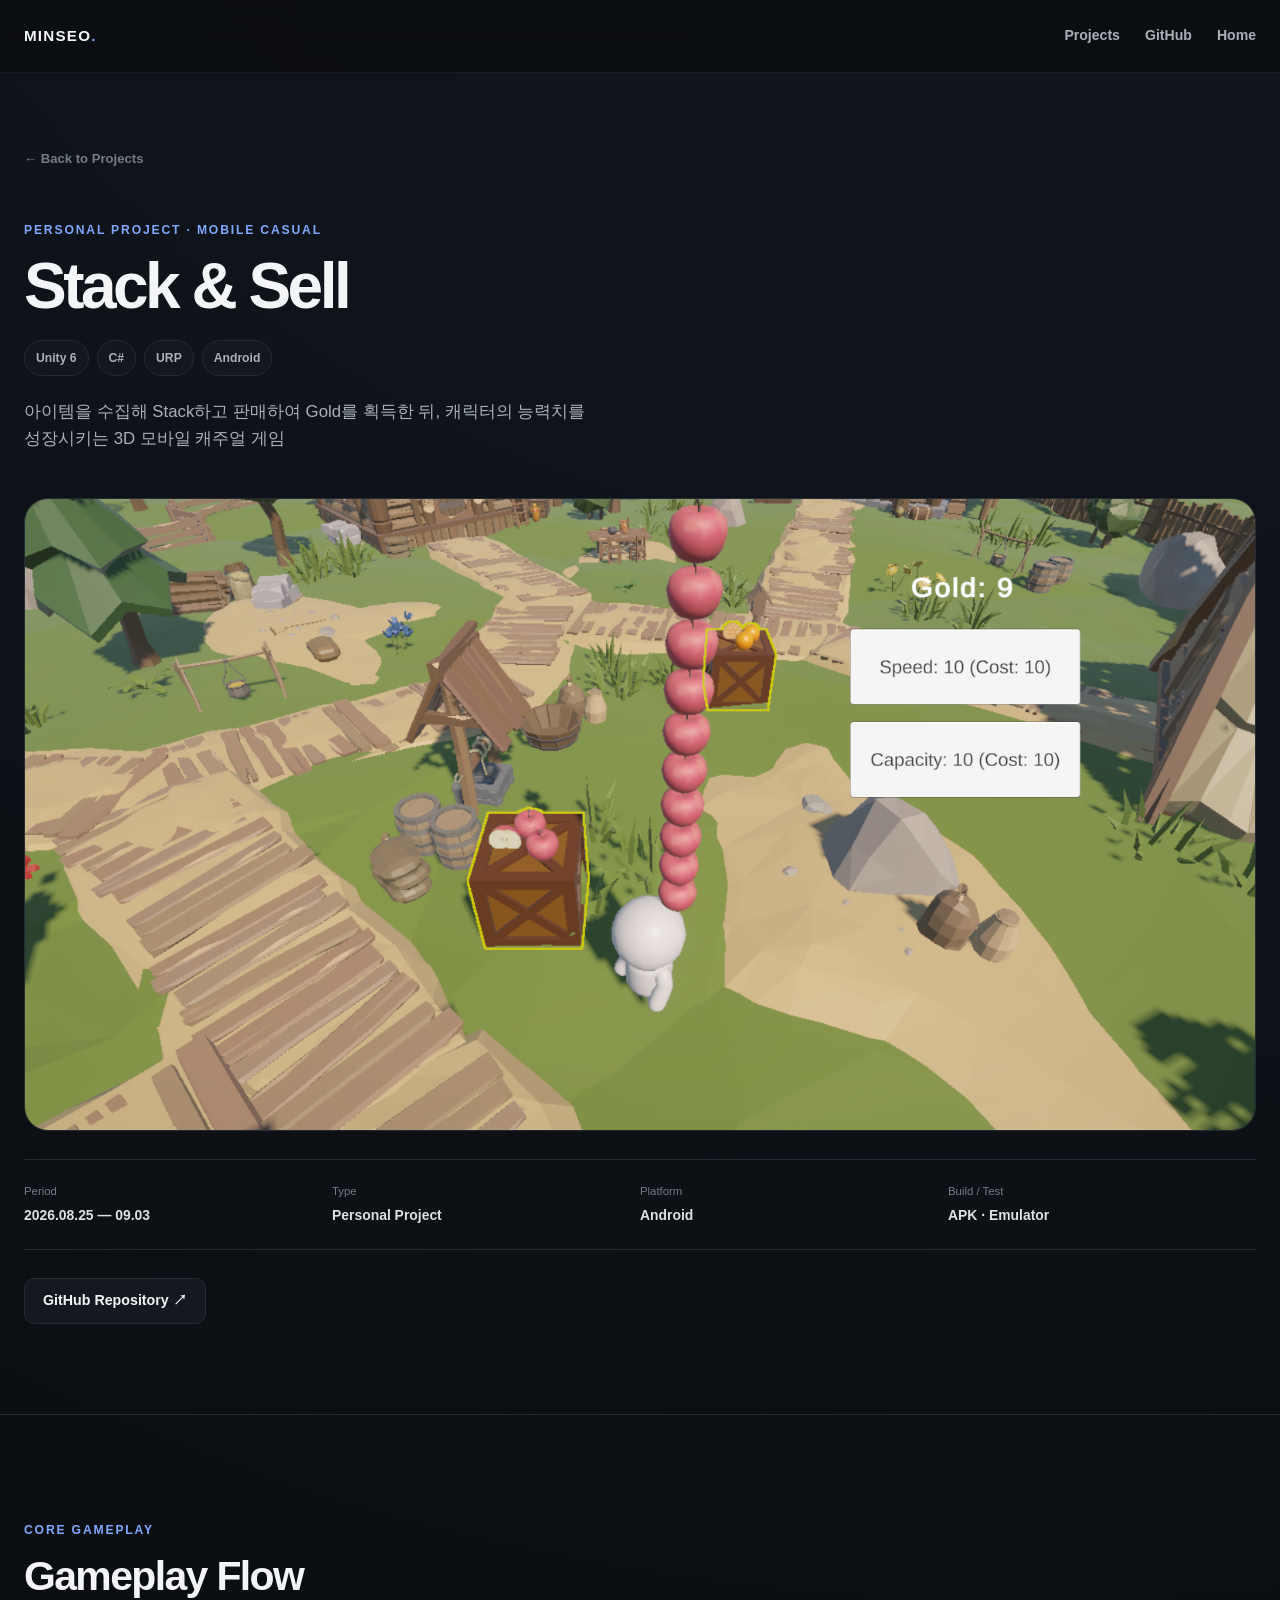
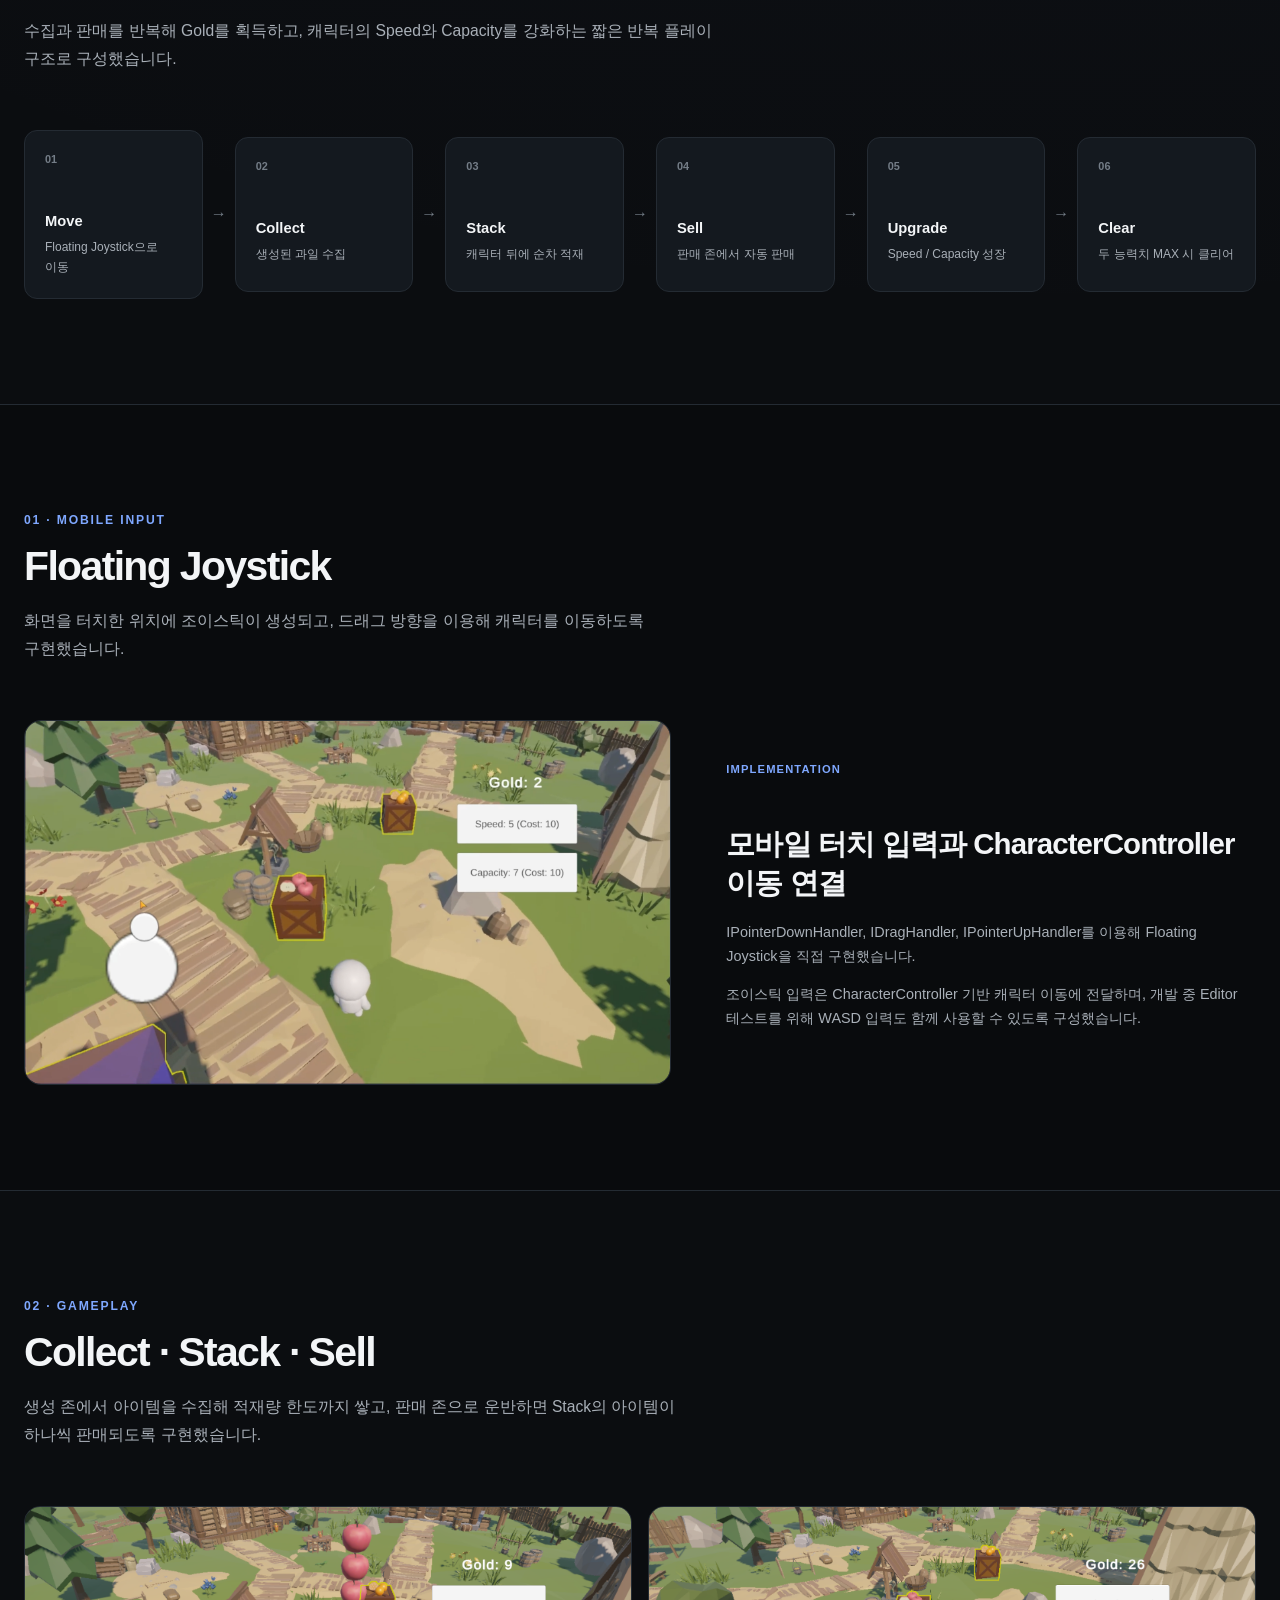
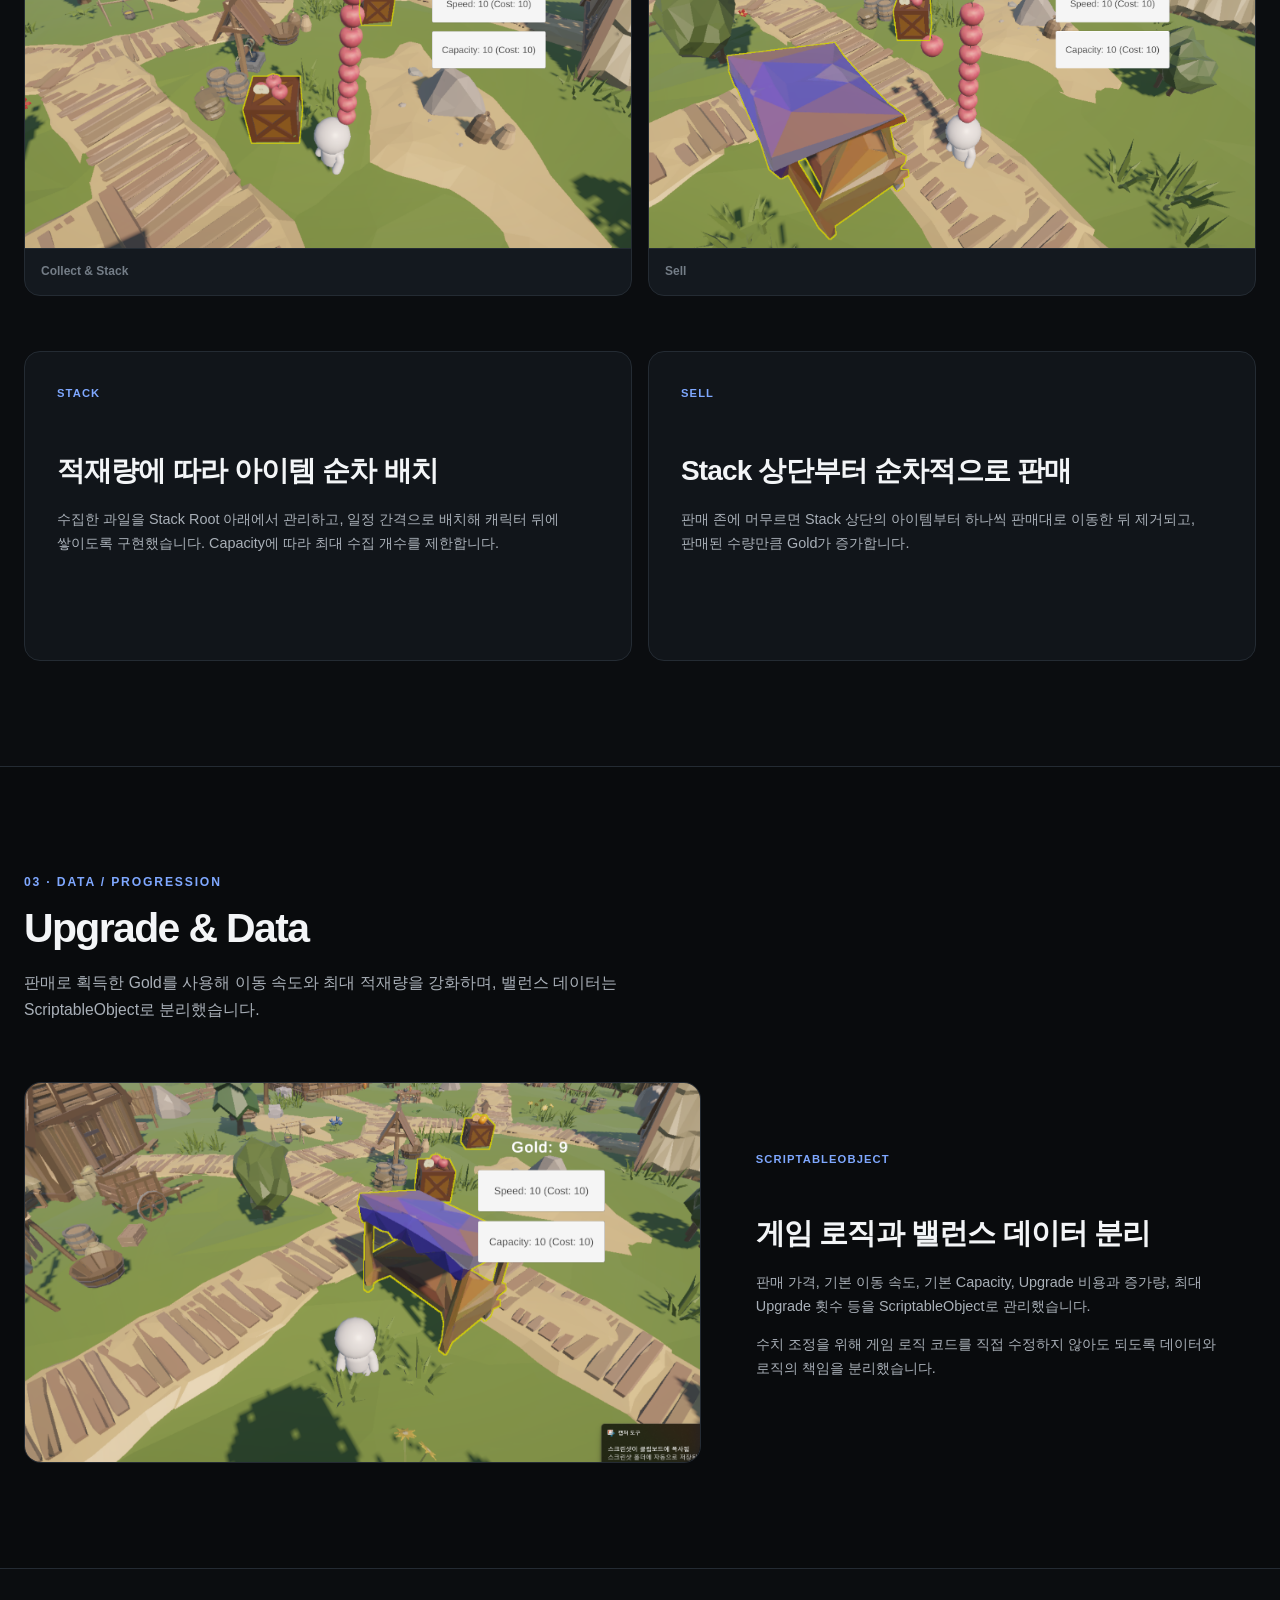
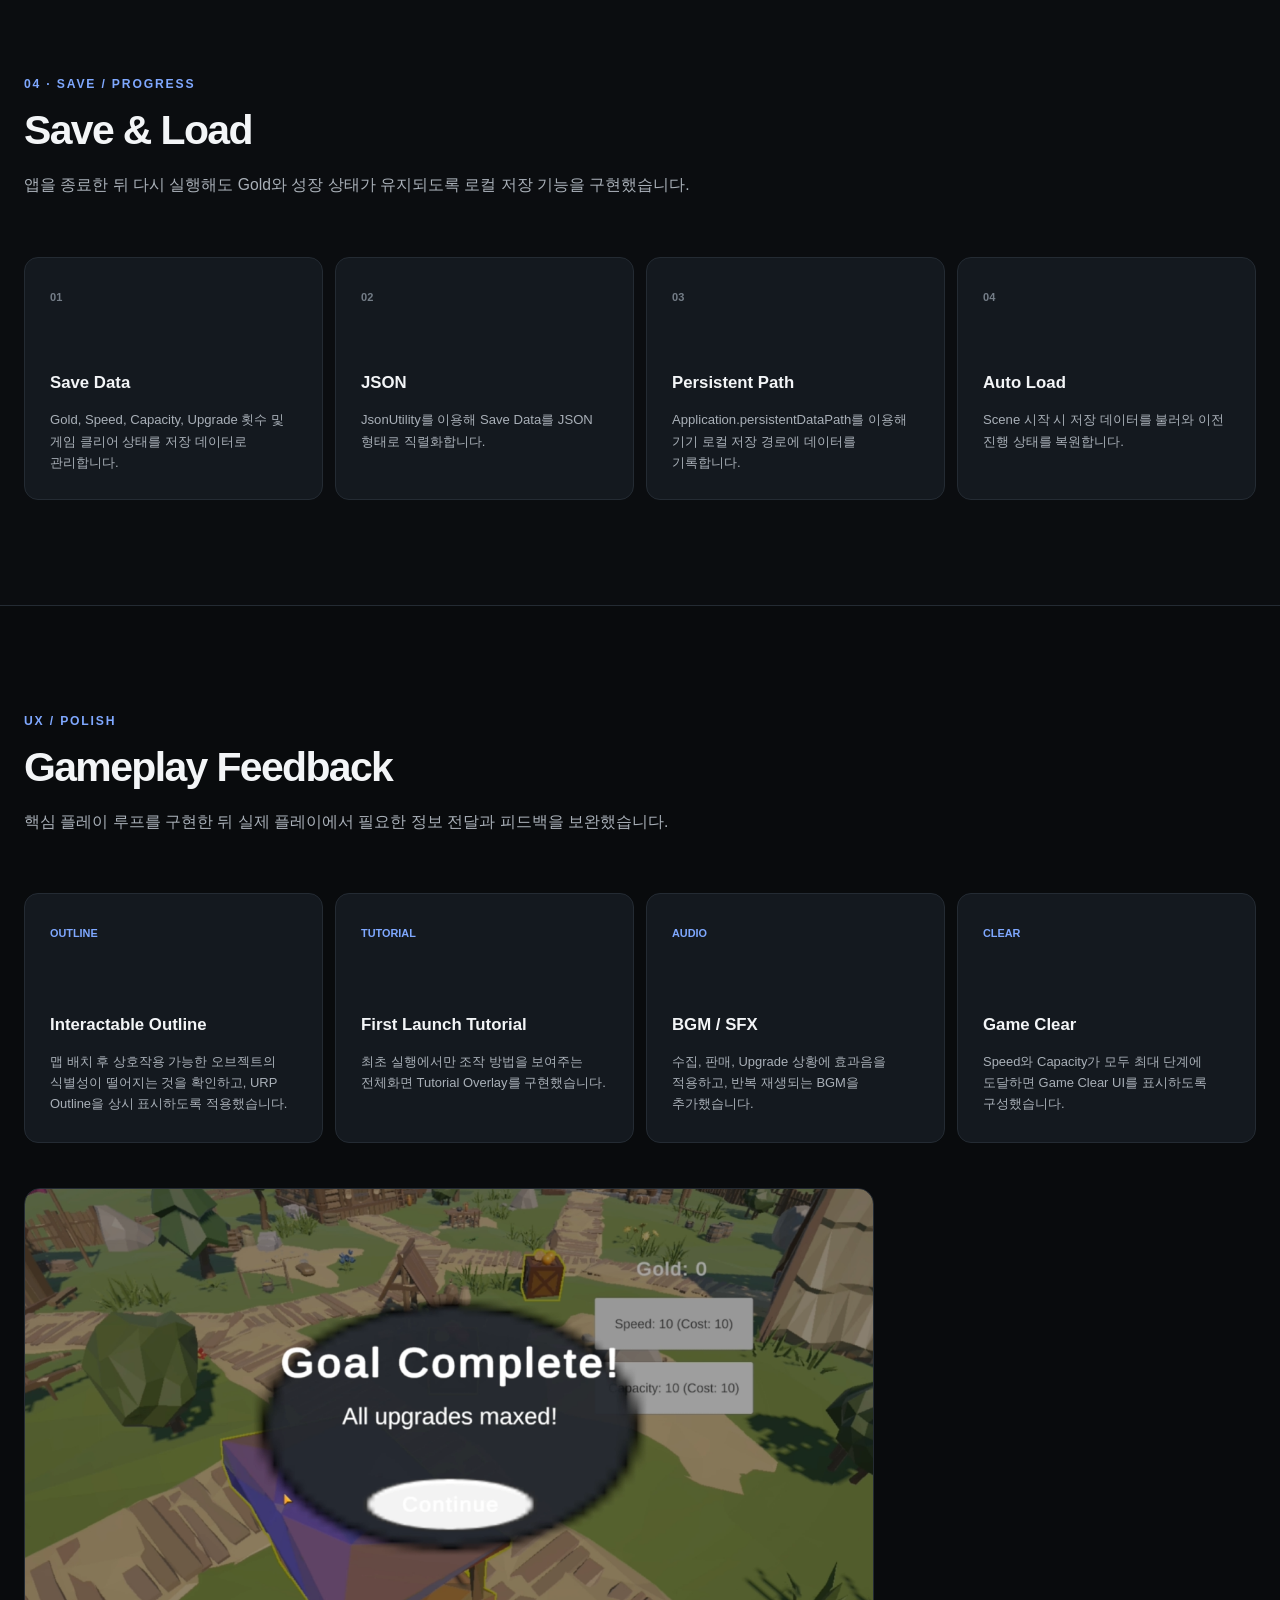
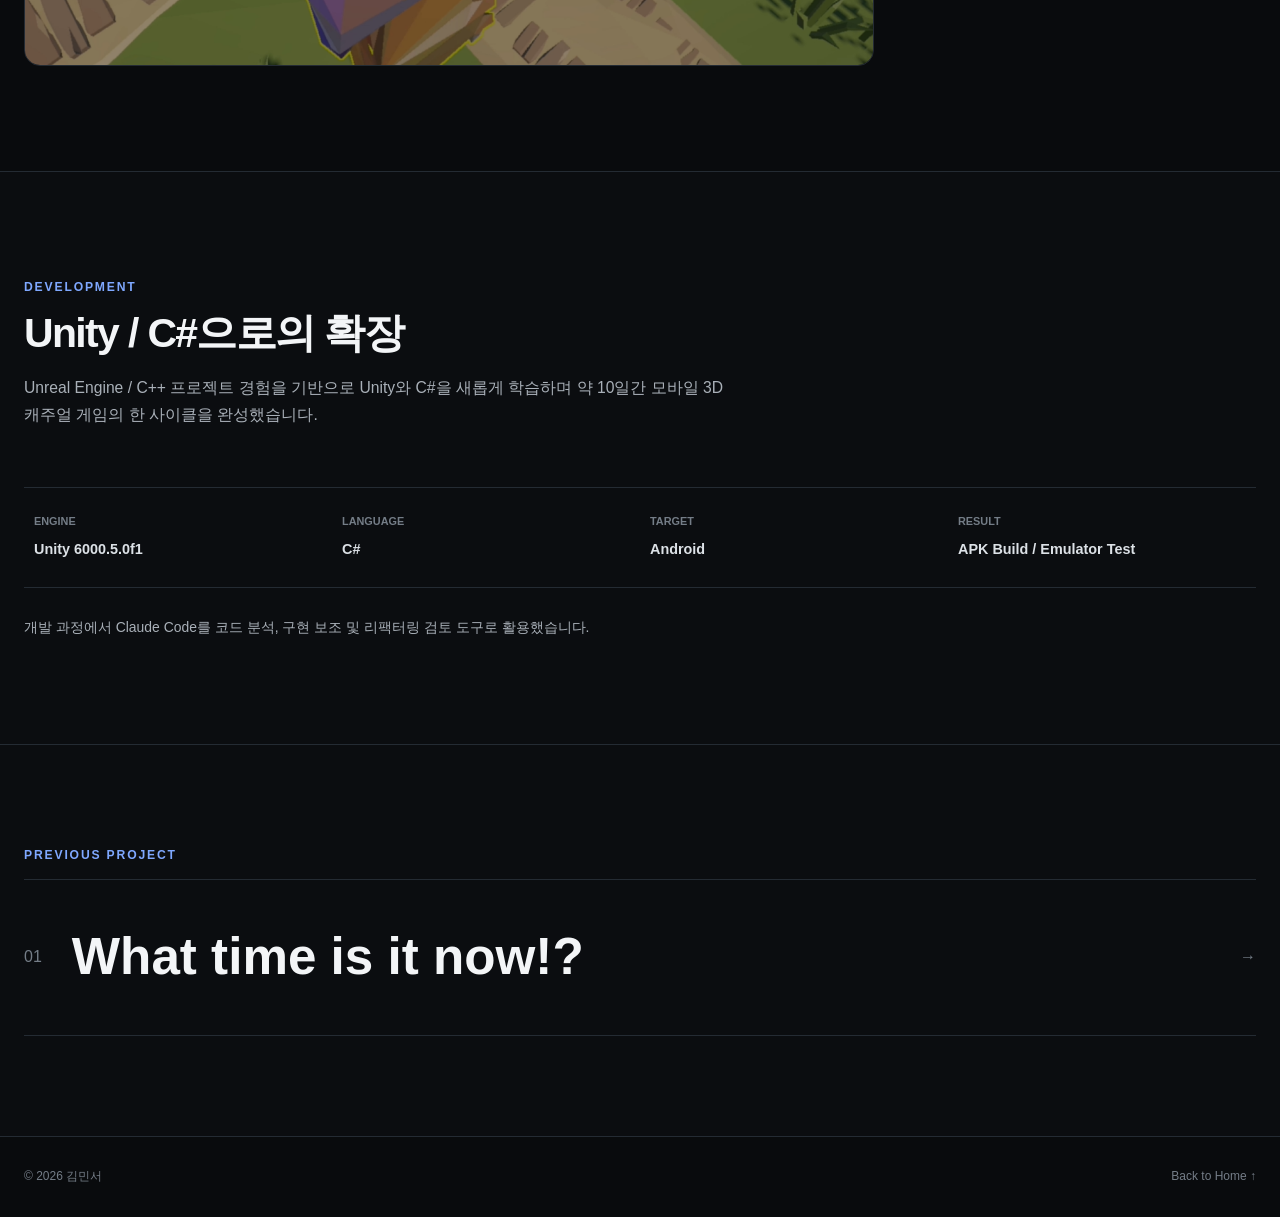
==== projects/stack-sell.html @ bd57bee6 "Create portfolio pages" ====
<!DOCTYPE html>
<html lang="ko">
<head>
    <meta charset="UTF-8">
    <meta name="viewport" content="width=device-width, initial-scale=1.0">

    <meta
        name="description"
        content="Stack & Sell - Unity 6 / C# 3D Mobile Casual Game"
    >

    <title>Stack & Sell | 김민서 Portfolio</title>

    <link rel="stylesheet" href="../css/style.css">
</head>

<body>

    <!-- Header -->
    <header class="site-header">
        <div class="container nav-container">

            <a href="../index.html" class="logo">
                MINSEO<span>.</span>
            </a>

            <nav class="main-nav detail-nav">

                <a href="../index.html#projects">
                    Projects
                </a>

                <a
                    href="https://github.com/mingso-bim"
                    target="_blank"
                    rel="noopener noreferrer"
                >
                    GitHub
                </a>

                <a href="../index.html">
                    Home
                </a>

            </nav>

        </div>
    </header>


    <main>

        <!-- =====================================================
             Project Hero
        ====================================================== -->
        <section class="project-detail-hero">
            <div class="container">

                <a href="../index.html#projects" class="back-link">
                    ← Back to Projects
                </a>


                <div class="detail-title-area">

                    <p class="eyebrow">
                        PERSONAL PROJECT · MOBILE CASUAL
                    </p>

                    <h1>
                        Stack & Sell
                    </h1>


                    <div class="detail-tech">
                        <span>Unity 6</span>
                        <span>C#</span>
                        <span>URP</span>
                        <span>Android</span>
                    </div>


                    <p class="detail-subtitle">
                        아이템을 수집해 Stack하고 판매하여 Gold를 획득한 뒤,
                        캐릭터의 능력치를 성장시키는 3D 모바일 캐주얼 게임
                    </p>

                </div>


                <div class="detail-hero-image ss-hero-image">

                    <img
                        src="../assets/images/ss/ss-stack.png"
                        alt="Stack & Sell에서 과일을 캐릭터 뒤에 쌓은 모습"
                    >

                </div>


                <dl class="detail-meta">

                    <div>
                        <dt>Period</dt>
                        <dd>2026.08.25 — 09.03</dd>
                    </div>

                    <div>
                        <dt>Type</dt>
                        <dd>Personal Project</dd>
                    </div>

                    <div>
                        <dt>Platform</dt>
                        <dd>Android</dd>
                    </div>

                    <div>
                        <dt>Build / Test</dt>
                        <dd>APK · Emulator</dd>
                    </div>

                </dl>


                <div class="ss-repository-link">

                    <a
                        href="https://github.com/mingso-bim/StackSell"
                        target="_blank"
                        rel="noopener noreferrer"
                        class="button button-secondary"
                    >
                        GitHub Repository ↗
                    </a>

                </div>

            </div>
        </section>


        <!-- =====================================================
             Gameplay Flow
        ====================================================== -->
        <section class="detail-section">
            <div class="container">

                <div class="feature-heading">

                    <p class="eyebrow">
                        CORE GAMEPLAY
                    </p>

                    <h2>
                        Gameplay Flow
                    </h2>

                    <p class="feature-description">
                        수집과 판매를 반복해 Gold를 획득하고,
                        캐릭터의 Speed와 Capacity를 강화하는
                        짧은 반복 플레이 구조로 구성했습니다.
                    </p>

                </div>


                <div class="ss-game-flow">

                    <div>
                        <span>01</span>
                        <strong>Move</strong>
                        <p>Floating Joystick으로 이동</p>
                    </div>

                    <b>→</b>

                    <div>
                        <span>02</span>
                        <strong>Collect</strong>
                        <p>생성된 과일 수집</p>
                    </div>

                    <b>→</b>

                    <div>
                        <span>03</span>
                        <strong>Stack</strong>
                        <p>캐릭터 뒤에 순차 적재</p>
                    </div>

                    <b>→</b>

                    <div>
                        <span>04</span>
                        <strong>Sell</strong>
                        <p>판매 존에서 자동 판매</p>
                    </div>

                    <b>→</b>

                    <div>
                        <span>05</span>
                        <strong>Upgrade</strong>
                        <p>Speed / Capacity 성장</p>
                    </div>

                    <b>→</b>

                    <div>
                        <span>06</span>
                        <strong>Clear</strong>
                        <p>두 능력치 MAX 시 클리어</p>
                    </div>

                </div>

            </div>
        </section>


        <!-- =====================================================
             Mobile Input
        ====================================================== -->
        <section class="detail-section detail-section-dark">
            <div class="container">

                <div class="feature-heading">

                    <p class="eyebrow">
                        01 · MOBILE INPUT
                    </p>

                    <h2>
                        Floating Joystick
                    </h2>

                    <p class="feature-description">
                        화면을 터치한 위치에 조이스틱이 생성되고,
                        드래그 방향을 이용해 캐릭터를 이동하도록 구현했습니다.
                    </p>

                </div>


                <div class="ss-feature-layout">

                    <div class="ss-feature-image">

                        <img
                            src="../assets/images/ss/ss-joystick.png"
                            alt="Stack & Sell Floating Joystick"
                        >

                    </div>


                    <div class="ss-feature-content">

                        <p class="feature-label">
                            IMPLEMENTATION
                        </p>

                        <h3>
                            모바일 터치 입력과
                            CharacterController 이동 연결
                        </h3>

                        <p>
                            IPointerDownHandler, IDragHandler,
                            IPointerUpHandler를 이용해 Floating Joystick을
                            직접 구현했습니다.
                        </p>

                        <p>
                            조이스틱 입력은 CharacterController 기반
                            캐릭터 이동에 전달하며, 개발 중 Editor 테스트를 위해
                            WASD 입력도 함께 사용할 수 있도록 구성했습니다.
                        </p>

                    </div>

                </div>

            </div>
        </section>


        <!-- =====================================================
             Collect / Stack / Sell
        ====================================================== -->
        <section class="detail-section">
            <div class="container">

                <div class="feature-heading">

                    <p class="eyebrow">
                        02 · GAMEPLAY
                    </p>

                    <h2>
                        Collect · Stack · Sell
                    </h2>

                    <p class="feature-description">
                        생성 존에서 아이템을 수집해 적재량 한도까지 쌓고,
                        판매 존으로 운반하면 Stack의 아이템이
                        하나씩 판매되도록 구현했습니다.
                    </p>

                </div>


                <div class="ss-image-pair">

                    <figure>

                        <img
                            src="../assets/images/ss/ss-stack.png"
                            alt="캐릭터 뒤에 과일이 쌓인 모습"
                        >

                        <figcaption>
                            Collect & Stack
                        </figcaption>

                    </figure>


                    <figure>

                        <img
                            src="../assets/images/ss/ss-sell.png"
                            alt="판매 존에서 아이템을 판매하는 모습"
                        >

                        <figcaption>
                            Sell
                        </figcaption>

                    </figure>

                </div>


                <div class="feature-text-grid ss-feature-cards">

                    <article>

                        <p class="feature-label">
                            STACK
                        </p>

                        <h3>
                            적재량에 따라
                            아이템 순차 배치
                        </h3>

                        <p>
                            수집한 과일을 Stack Root 아래에서 관리하고,
                            일정 간격으로 배치해 캐릭터 뒤에 쌓이도록 구현했습니다.
                            Capacity에 따라 최대 수집 개수를 제한합니다.
                        </p>

                    </article>


                    <article>

                        <p class="feature-label">
                            SELL
                        </p>

                        <h3>
                            Stack 상단부터
                            순차적으로 판매
                        </h3>

                        <p>
                            판매 존에 머무르면 Stack 상단의 아이템부터
                            하나씩 판매대로 이동한 뒤 제거되고,
                            판매된 수량만큼 Gold가 증가합니다.
                        </p>

                    </article>

                </div>

            </div>
        </section>


        <!-- =====================================================
             Upgrade / Data
        ====================================================== -->
        <section class="detail-section detail-section-dark">
            <div class="container">

                <div class="feature-heading">

                    <p class="eyebrow">
                        03 · DATA / PROGRESSION
                    </p>

                    <h2>
                        Upgrade & Data
                    </h2>

                    <p class="feature-description">
                        판매로 획득한 Gold를 사용해 이동 속도와
                        최대 적재량을 강화하며, 밸런스 데이터는
                        ScriptableObject로 분리했습니다.
                    </p>

                </div>


                <div class="ss-feature-layout ss-feature-layout-reverse">

                    <div class="ss-feature-image">

                        <img
                            src="../assets/images/ss/ss-gameplay.png"
                            alt="Stack & Sell 전체 게임 화면과 Upgrade UI"
                        >

                    </div>


                    <div class="ss-feature-content">

                        <p class="feature-label">
                            SCRIPTABLEOBJECT
                        </p>

                        <h3>
                            게임 로직과
                            밸런스 데이터 분리
                        </h3>

                        <p>
                            판매 가격, 기본 이동 속도, 기본 Capacity,
                            Upgrade 비용과 증가량, 최대 Upgrade 횟수 등을
                            ScriptableObject로 관리했습니다.
                        </p>

                        <p>
                            수치 조정을 위해 게임 로직 코드를 직접 수정하지 않아도
                            되도록 데이터와 로직의 책임을 분리했습니다.
                        </p>

                    </div>

                </div>

            </div>
        </section>


        <!-- =====================================================
             Save / Load
        ====================================================== -->
        <section class="detail-section">
            <div class="container">

                <div class="feature-heading">

                    <p class="eyebrow">
                        04 · SAVE / PROGRESS
                    </p>

                    <h2>
                        Save & Load
                    </h2>

                    <p class="feature-description">
                        앱을 종료한 뒤 다시 실행해도 Gold와 성장 상태가
                        유지되도록 로컬 저장 기능을 구현했습니다.
                    </p>

                </div>


                <div class="ss-save-grid">

                    <article>

                        <span>01</span>

                        <h3>
                            Save Data
                        </h3>

                        <p>
                            Gold, Speed, Capacity,
                            Upgrade 횟수 및 게임 클리어 상태를
                            저장 데이터로 관리합니다.
                        </p>

                    </article>


                    <article>

                        <span>02</span>

                        <h3>
                            JSON
                        </h3>

                        <p>
                            JsonUtility를 이용해
                            Save Data를 JSON 형태로 직렬화합니다.
                        </p>

                    </article>


                    <article>

                        <span>03</span>

                        <h3>
                            Persistent Path
                        </h3>

                        <p>
                            Application.persistentDataPath를 이용해
                            기기 로컬 저장 경로에 데이터를 기록합니다.
                        </p>

                    </article>


                    <article>

                        <span>04</span>

                        <h3>
                            Auto Load
                        </h3>

                        <p>
                            Scene 시작 시 저장 데이터를 불러와
                            이전 진행 상태를 복원합니다.
                        </p>

                    </article>

                </div>

            </div>
        </section>


        <!-- =====================================================
             UX / Polish
        ====================================================== -->
        <section class="detail-section detail-section-dark">
            <div class="container">

                <div class="feature-heading">

                    <p class="eyebrow">
                        UX / POLISH
                    </p>

                    <h2>
                        Gameplay Feedback
                    </h2>

                    <p class="feature-description">
                        핵심 플레이 루프를 구현한 뒤 실제 플레이에서
                        필요한 정보 전달과 피드백을 보완했습니다.
                    </p>

                </div>


                <div class="ss-polish-grid">

                    <article>

                        <span>
                            OUTLINE
                        </span>

                        <h3>
                            Interactable Outline
                        </h3>

                        <p>
                            맵 배치 후 상호작용 가능한 오브젝트의 식별성이
                            떨어지는 것을 확인하고, URP Outline을
                            상시 표시하도록 적용했습니다.
                        </p>

                    </article>


                    <article>

                        <span>
                            TUTORIAL
                        </span>

                        <h3>
                            First Launch Tutorial
                        </h3>

                        <p>
                            최초 실행에서만 조작 방법을 보여주는
                            전체화면 Tutorial Overlay를 구현했습니다.
                        </p>

                    </article>


                    <article>

                        <span>
                            AUDIO
                        </span>

                        <h3>
                            BGM / SFX
                        </h3>

                        <p>
                            수집, 판매, Upgrade 상황에 효과음을 적용하고,
                            반복 재생되는 BGM을 추가했습니다.
                        </p>

                    </article>


                    <article>

                        <span>
                            CLEAR
                        </span>

                        <h3>
                            Game Clear
                        </h3>

                        <p>
                            Speed와 Capacity가 모두 최대 단계에 도달하면
                            Game Clear UI를 표시하도록 구성했습니다.
                        </p>

                    </article>

                </div>


                <div class="ss-clear-image">

                    <img
                        src="../assets/images/ss/ss-clear.png"
                        alt="Stack & Sell 게임 클리어 화면"
                    >

                </div>

            </div>
        </section>


        <!-- =====================================================
             Development
        ====================================================== -->
        <section class="detail-section">
            <div class="container">

                <div class="feature-heading">

                    <p class="eyebrow">
                        DEVELOPMENT
                    </p>

                    <h2>
                        Unity / C#으로의 확장
                    </h2>

                    <p class="feature-description">
                        Unreal Engine / C++ 프로젝트 경험을 기반으로
                        Unity와 C#을 새롭게 학습하며 약 10일간
                        모바일 3D 캐주얼 게임의 한 사이클을 완성했습니다.
                    </p>

                </div>


                <div class="ss-development-grid">

                    <article>

                        <span>
                            ENGINE
                        </span>

                        <strong>
                            Unity 6000.5.0f1
                        </strong>

                    </article>


                    <article>

                        <span>
                            LANGUAGE
                        </span>

                        <strong>
                            C#
                        </strong>

                    </article>


                    <article>

                        <span>
                            TARGET
                        </span>

                        <strong>
                            Android
                        </strong>

                    </article>


                    <article>

                        <span>
                            RESULT
                        </span>

                        <strong>
                            APK Build / Emulator Test
                        </strong>

                    </article>

                </div>


                <p class="ss-development-note">
                    개발 과정에서 Claude Code를 코드 분석,
                    구현 보조 및 리팩터링 검토 도구로 활용했습니다.
                </p>

            </div>
        </section>


        <!-- =====================================================
             Previous
        ====================================================== -->
        <section class="next-project-section">
            <div class="container">

                <p class="eyebrow">
                    PREVIOUS PROJECT
                </p>

                <a
                    href="wtiin.html"
                    class="next-project-link"
                >

                    <div>
                        <span>01</span>
                        <h2>What time is it now!?</h2>
                    </div>

                    <span>→</span>

                </a>

            </div>
        </section>

    </main>


    <footer class="site-footer">
        <div class="container footer-inner">

            <span>
                © 2026 김민서
            </span>

            <a href="../index.html">
                Back to Home ↑
            </a>

        </div>
    </footer>

</body>
</html>
---- css/style.css ----
/* =========================================================
   Base
========================================================= */

:root {
    --bg: #0b0d10;
    --bg-soft: #11151a;
    --card: #14191f;
    --card-hover: #181e25;
    --text: #f3f5f7;
    --text-soft: #a9b0b8;
    --text-dim: #747d87;
    --line: #242b33;
    --accent: #7fa8ff;
    --accent-soft: rgba(127, 168, 255, 0.12);
    --max-width: 1240px;
    --radius-large: 24px;
    --radius-medium: 16px;
    --radius-small: 10px;
}


* {
    box-sizing: border-box;
}


html {
    scroll-behavior: smooth;
}


body {
    margin: 0;
    background: radial-gradient( circle at 80% -10%, rgba(74, 103, 170, 0.12), transparent 32% ), var(--bg);
    color: var(--text);
    font-family: Pretendard, "Noto Sans KR", "Apple SD Gothic Neo", Inter, Arial, sans-serif;
    line-height: 1.65;
    word-break: keep-all;
}


    body.menu-open {
        overflow: hidden;
    }


img,
video {
    display: block;
    width: 100%;
}


a {
    color: inherit;
    text-decoration: none;
}


button {
    font: inherit;
}


.container {
    width: min(calc(100% - 48px), var(--max-width));
    margin: 0 auto;
}


.section {
    padding: 118px 0;
}


.eyebrow {
    margin: 0 0 14px;
    color: var(--accent);
    font-size: 0.76rem;
    font-weight: 800;
    letter-spacing: 0.15em;
}


.section-heading {
    margin-bottom: 48px;
}


    .section-heading h2 {
        margin: 0;
        font-size: clamp(1.9rem, 3.2vw, 3rem);
        line-height: 1;
        letter-spacing: -0.045em;
    }


.link-disabled {
    opacity: 0.45;
    pointer-events: none;
}


/* =========================================================
   Header
========================================================= */

.site-header {
    position: fixed;
    z-index: 1000;
    top: 0;
    left: 0;
    right: 0;
    border-bottom: 1px solid rgba(255, 255, 255, 0.06);
    background: rgba(11, 13, 16, 0.8);
    backdrop-filter: blur(18px);
}


.nav-container {
    min-height: 72px;
    display: flex;
    align-items: center;
    justify-content: space-between;
}


.logo {
    font-size: 0.95rem;
    font-weight: 900;
    letter-spacing: 0.08em;
}


    .logo span {
        color: var(--accent);
    }


.main-nav {
    display: flex;
    align-items: center;
    gap: 25px;
    color: var(--text-soft);
    font-size: 0.88rem;
    font-weight: 600;
}


    .main-nav a {
        transition: color 160ms ease, opacity 160ms ease;
    }


        .main-nav a:not(.link-disabled):hover {
            color: var(--text);
        }


.nav-divider {
    width: 1px;
    height: 17px;
    background: var(--line);
}


.nav-resume {
    padding: 8px 13px;
    border: 1px solid var(--line);
    border-radius: 8px;
}


.mobile-menu-button {
    display: none;
    width: 40px;
    height: 40px;
    padding: 8px;
    border: 0;
    background: transparent;
    cursor: pointer;
}


    .mobile-menu-button span {
        display: block;
        width: 100%;
        height: 2px;
        margin: 5px 0;
        background: var(--text);
    }


/* =========================================================
   Buttons
========================================================= */

.button {
    display: inline-flex;
    align-items: center;
    justify-content: center;
    gap: 10px;
    min-height: 46px;
    padding: 0 18px;
    border-radius: 10px;
    font-size: 0.89rem;
    font-weight: 700;
    transition: transform 160ms ease, background-color 160ms ease, border-color 160ms ease;
}


    .button:not(.link-disabled):hover {
        transform: translateY(-2px);
    }


.button-primary {
    background: var(--text);
    color: #101317;
}


    .button-primary:hover {
        background: #ffffff;
    }


.button-secondary {
    border: 1px solid var(--line);
    background: var(--card);
}


    .button-secondary:not(.link-disabled):hover {
        border-color: #414a55;
        background: var(--card-hover);
    }


.text-link {
    color: var(--text-soft);
    font-size: 0.88rem;
    font-weight: 700;
    transition: color 160ms ease;
}


    .text-link:not(.link-disabled):hover {
        color: var(--text);
    }


/* =========================================================
   Hero
========================================================= */

.hero {
    min-height: 100vh;
    padding-top: 150px;
    padding-bottom: 80px;
    display: flex;
    align-items: center;
}


.hero-grid {
    display: grid;
    grid-template-columns: minmax(0, 0.9fr) minmax(500px, 1.1fr);
    align-items: center;
    gap: clamp(50px, 8vw, 110px);
}


.hero-copy h1 {
    margin: 0;
    max-width: 690px;
    font-size: clamp(2.8rem, 4.2vw, 4.8rem);
    line-height: 0.98;
    letter-spacing: -0.065em;
}


    .hero-copy h1 span {
        color: var(--text-soft);
    }


.hero-description {
    max-width: 590px;
    margin: 34px 0 25px;
    color: var(--text-soft);
    font-size: clamp(1rem, 1.5vw, 1.12rem);
}


.hero-tags {
    display: flex;
    flex-wrap: wrap;
    gap: 9px;
    margin-bottom: 34px;
}


    .hero-tags span,
    .tag-list span {
        padding: 7px 11px;
        border: 1px solid var(--line);
        border-radius: 999px;
        color: #c7cdd4;
        background: rgba(255, 255, 255, 0.02);
        font-size: 0.78rem;
        font-weight: 600;
    }


.hero-media {
    position: relative;
}


.media-frame {
    position: relative;
    overflow: hidden;
    border: 1px solid var(--line);
    border-radius: var(--radius-large);
    background: var(--card);
    box-shadow: 0 30px 80px rgba(0, 0, 0, 0.35);
}


    .media-frame::after {
        content: "";
        position: absolute;
        inset: 0;
        box-shadow: inset 0 0 0 1px rgba(255, 255, 255, 0.02);
        pointer-events: none;
    }


    .media-frame img {
        aspect-ratio: 16 / 9;
        object-fit: cover;
    }


.hero-media-caption {
    display: flex;
    justify-content: space-between;
    gap: 20px;
    padding: 13px 6px 0;
    color: var(--text-dim);
    font-size: 0.77rem;
}


/* =========================================================
   Projects
========================================================= */

.projects-section {
    border-top: 1px solid var(--line);
}


.project {
    position: relative;
    display: grid;
    grid-template-columns: minmax(0, 1.3fr) minmax(360px, 0.7fr);
    overflow: hidden;
    margin-bottom: 36px;
    border: 1px solid var(--line);
    border-radius: var(--radius-large);
    background: var(--card);
}


.project-featured {
    min-height: 630px;
}


.project-secondary {
    grid-template-columns: minmax(0, 0.95fr) minmax(400px, 1.05fr);
}


.project-number {
    position: absolute;
    z-index: 4;
    top: 18px;
    left: 20px;
    padding: 7px 10px;
    border: 1px solid rgba(255, 255, 255, 0.16);
    border-radius: 999px;
    background: rgba(7, 9, 12, 0.72);
    backdrop-filter: blur(9px);
    font-size: 0.72rem;
    font-weight: 800;
}


.project-media {
    min-height: 430px;
    overflow: hidden;
    background: #090b0d;
}


    .project-media img {
        width: 100%;
        height: 100%;
        object-fit: cover;
        transition: transform 450ms ease;
    }


.project:hover .project-media img {
    transform: scale(1.015);
}


.project-content {
    padding: clamp(34px, 5vw, 60px);
    display: flex;
    flex-direction: column;
    justify-content: space-between;
    gap: 35px;
}


.project-type {
    margin: 0 0 9px;
    color: var(--accent);
    font-size: 0.72rem;
    font-weight: 800;
    letter-spacing: 0.1em;
}


.project h3,
.other-card h3 {
    margin: 0;
    font-size: clamp(2rem, 3vw, 3.25rem);
    line-height: 1.03;
    letter-spacing: -0.045em;
}


.project-subtitle {
    margin: 13px 0 0;
    color: #d0d5da;
    font-size: 0.91rem;
    font-weight: 700;
}


.project-description {
    margin: 27px 0 0;
    color: var(--text-soft);
}


.tag-list {
    display: flex;
    flex-wrap: wrap;
    gap: 8px;
}


.project-meta {
    display: grid;
    grid-template-columns: repeat(3, 1fr);
    margin: 0;
    padding-top: 21px;
    border-top: 1px solid var(--line);
}


    .project-meta div {
        display: flex;
        flex-direction: column;
        gap: 3px;
    }


    .project-meta dt {
        color: var(--text-dim);
        font-size: 0.72rem;
    }


    .project-meta dd {
        margin: 0;
        color: #d7dce1;
        font-size: 0.83rem;
        font-weight: 600;
    }


.project-actions {
    display: flex;
    align-items: center;
    flex-wrap: wrap;
    gap: 20px;
}


/* =========================================================
   What I Do
========================================================= */

.approach-section {
    border-top: 1px solid var(--line);
}


.approach-grid {
    display: grid;
    grid-template-columns: repeat(3, 1fr);
    gap: 16px;
}


.info-card,
.problem-card,
.other-card {
    border: 1px solid var(--line);
    border-radius: var(--radius-medium);
    background: var(--bg-soft);
}


.info-card {
    min-height: 280px;
    padding: 30px;
    display: flex;
    flex-direction: column;
}


.card-number {
    color: var(--text-dim);
    font-size: 0.74rem;
    font-weight: 800;
}


.info-card h3 {
    margin: auto 0 15px;
    font-size: 1.4rem;
    line-height: 1.25;
    letter-spacing: -0.025em;
}


.info-card p {
    margin: 0;
    color: var(--text-soft);
    font-size: 0.91rem;
}


/* =========================================================
   Skills
========================================================= */

.skills-section {
    border-top: 1px solid var(--line);
}


.skills-grid {
    border-top: 1px solid var(--line);
}


.skill-row {
    display: grid;
    grid-template-columns: 240px 1fr;
    gap: 40px;
    padding: 27px 0;
    border-bottom: 1px solid var(--line);
}


    .skill-row h3 {
        margin: 0;
        color: var(--text-soft);
        font-size: 0.85rem;
        font-weight: 600;
    }


    .skill-row > div {
        display: flex;
        flex-wrap: wrap;
        gap: 10px 25px;
    }


    .skill-row span {
        font-size: clamp(1.05rem, 2vw, 1.35rem);
        font-weight: 650;
    }


/* =========================================================
   Problem Solving
========================================================= */

.problem-section {
    border-top: 1px solid var(--line);
}


.problem-grid {
    display: grid;
    grid-template-columns: repeat(3, 1fr);
    gap: 16px;
}


.problem-card {
    min-height: 395px;
    padding: 31px;
    display: flex;
    flex-direction: column;
}


.problem-category {
    margin: 0;
    color: var(--accent);
    font-size: 0.69rem;
    font-weight: 800;
    letter-spacing: 0.09em;
}


.problem-card h3 {
    margin: 65px 0 20px;
    font-size: clamp(1.25rem, 2.3vw, 1.65rem);
    line-height: 1.35;
    letter-spacing: -0.03em;
}


.problem-card > p:not(.problem-category) {
    margin: 0;
    color: var(--text-soft);
    font-size: 0.9rem;
}


.problem-project {
    margin-top: auto;
    padding-top: 35px;
    color: var(--text-dim);
    font-size: 0.75rem;
    font-weight: 700;
}


/* =========================================================
   Other Work
========================================================= */

.other-section {
    border-top: 1px solid var(--line);
}


.other-grid {
    display: grid;
    grid-template-columns: repeat(2, 1fr);
    gap: 16px;
}


.other-card {
    min-height: 260px;
    padding: 31px;
    display: flex;
    flex-direction: column;
    justify-content: space-between;
}


    .other-card h3 {
        margin-top: 8px;
        font-size: 1.65rem;
    }


    .other-card p:not(.project-type) {
        max-width: 480px;
        margin-top: 17px;
        color: var(--text-soft);
    }


/* =========================================================
   Contact
========================================================= */

.contact-section {
    border-top: 1px solid var(--line);
    background: #090b0d;
}


.contact-container {
    display: grid;
    grid-template-columns: 0.9fr 1.1fr;
    gap: 100px;
}


    .contact-container h2 {
        margin: 0;
        font-size: clamp(2.2rem, 4vw, 3.8rem);
        line-height: 1;
        letter-spacing: -0.055em;
    }


.contact-description {
    max-width: 430px;
    margin-top: 25px;
    color: var(--text-soft);
}


.contact-links {
    border-top: 1px solid var(--line);
}


.contact-item {
    display: grid;
    grid-template-columns: 110px 1fr;
    gap: 30px;
    padding: 20px 0;
    border-bottom: 1px solid var(--line);
}


    .contact-item span {
        color: var(--text-dim);
        font-size: 0.77rem;
        font-weight: 700;
    }


    .contact-item a {
        color: #d9dee3;
        font-size: 0.9rem;
        transition: color 160ms ease;
    }


        .contact-item a:not(.link-disabled):hover {
            color: var(--accent);
        }


/* =========================================================
   Footer
========================================================= */

.site-footer {
    border-top: 1px solid var(--line);
    background: #090b0d;
}


.footer-inner {
    min-height: 80px;
    display: flex;
    justify-content: space-between;
    align-items: center;
    color: var(--text-dim);
    font-size: 0.75rem;
}


    .footer-inner a:hover {
        color: var(--text);
    }


/* =========================================================
   Responsive
========================================================= */

@media (max-width: 1050px) {

    .hero-grid {
        grid-template-columns: 1fr;
    }

    .hero-copy {
        max-width: 770px;
    }

    .hero-media {
        max-width: 900px;
    }

    .project,
    .project-secondary {
        grid-template-columns: 1fr;
    }

    .project-media {
        min-height: unset;
    }

        .project-media img {
            aspect-ratio: 16 / 9;
        }

    .approach-grid,
    .problem-grid {
        grid-template-columns: 1fr;
    }

    .info-card {
        min-height: 230px;
    }

    .problem-card {
        min-height: 300px;
    }

        .problem-card h3 {
            margin-top: 38px;
        }

    .contact-container {
        grid-template-columns: 1fr;
        gap: 65px;
    }
}


@media (max-width: 760px) {

    .container {
        width: min(calc(100% - 32px), var(--max-width));
    }

    .section {
        padding: 84px 0;
    }

    .site-header {
        background: rgba(11, 13, 16, 0.94);
    }

    .mobile-menu-button {
        display: block;
    }

    .main-nav {
        position: fixed;
        top: 72px;
        left: 0;
        right: 0;
        display: none;
        flex-direction: column;
        align-items: stretch;
        gap: 0;
        padding: 18px 16px 28px;
        border-bottom: 1px solid var(--line);
        background: #0b0d10;
    }

        .main-nav.open {
            display: flex;
        }

        .main-nav a {
            padding: 15px 8px;
            border-bottom: 1px solid var(--line);
        }

    .nav-divider {
        display: none;
    }

    .hero {
        min-height: auto;
        padding-top: 125px;
    }

    .hero-grid {
        gap: 60px;
    }

    .hero-copy h1 {
        font-size: clamp(3rem, 15vw, 4.7rem);
    }

    .hero-description {
        margin-top: 28px;
    }

    .hero-media-caption {
        flex-direction: column;
        gap: 2px;
    }

    .section-heading {
        margin-bottom: 35px;
    }

    .project {
        border-radius: 17px;
    }

    .project-content {
        padding: 29px 23px 32px;
    }

    .project-meta {
        grid-template-columns: 1fr;
        gap: 15px;
    }

        .project-meta div {
            display: grid;
            grid-template-columns: 80px 1fr;
        }

    .approach-grid,
    .other-grid {
        grid-template-columns: 1fr;
    }

    .skill-row {
        grid-template-columns: 1fr;
        gap: 13px;
        padding: 22px 0;
    }

        .skill-row > div {
            gap: 7px 17px;
        }

    .contact-item {
        grid-template-columns: 1fr;
        gap: 5px;
    }

    .footer-inner {
        min-height: 100px;
        flex-direction: column;
        justify-content: center;
        gap: 6px;
    }
}

/* =========================================================
   Project Detail
========================================================= */

.detail-nav {
    margin-left: auto;
}


/* =========================================================
   Project Hero
========================================================= */

.project-detail-hero {
    padding: 145px 0 90px;
}


.back-link {
    display: inline-block;
    margin-bottom: 50px;
    color: var(--text-dim);
    font-size: 0.82rem;
    font-weight: 600;
    transition: color 160ms ease;
}


    .back-link:hover {
        color: var(--text);
    }


/*
   프로젝트 이름
   ↓
   기술 태그
   ↓
   설명

   순서로 배치
*/
.detail-title-area {
    max-width: 900px;
    margin-bottom: 45px;
}


    .detail-title-area h1 {
        margin: 0;
        font-size: clamp(2.8rem, 5vw, 5.1rem);
        line-height: 1;
        letter-spacing: -0.055em;
    }


.detail-tech {
    display: flex;
    flex-wrap: wrap;
    gap: 8px;
    margin-top: 22px;
}


    .detail-tech span {
        padding: 7px 11px;
        border: 1px solid var(--line);
        border-radius: 999px;
        color: var(--text-soft);
        background: rgba(255, 255, 255, 0.02);
        font-size: 0.76rem;
        font-weight: 600;
    }


.detail-subtitle {
    max-width: 650px;
    margin: 22px 0 0;
    color: var(--text-soft);
    font-size: 1.05rem;
}


.detail-hero-image {
    overflow: hidden;
    border: 1px solid var(--line);
    border-radius: var(--radius-large);
    background: var(--card);
}


    .detail-hero-image img {
        width: 100%;
        aspect-ratio: 16 / 8.2;
        object-fit: cover;
    }


.detail-meta {
    display: grid;
    grid-template-columns: repeat(4, 1fr);
    margin: 28px 0 0;
    border-top: 1px solid var(--line);
    border-bottom: 1px solid var(--line);
}


    .detail-meta div {
        padding: 22px 0;
    }


    .detail-meta dt {
        margin-bottom: 4px;
        color: var(--text-dim);
        font-size: 0.71rem;
    }


    .detail-meta dd {
        margin: 0;
        color: #dce1e6;
        font-size: 0.87rem;
        font-weight: 600;
    }


/* =========================================================
   Detail Section Common
========================================================= */

.detail-section {
    padding: 105px 0;
    border-top: 1px solid var(--line);
}


.detail-section-dark {
    background: #090b0d;
}


.detail-section h2 {
    margin: 0;
    font-size: clamp(2rem, 3.2vw, 3rem);
    line-height: 1.1;
    letter-spacing: -0.04em;
}


/*
   OVERVIEW
   Project Overview
   설명

   순서로 배치
*/
.detail-section-heading {
    max-width: 760px;
    margin-bottom: 55px;
}


.detail-section-description,
.feature-description {
    max-width: 700px;
    margin: 18px 0 0;
    color: var(--text-soft);
    font-size: 0.98rem;
    line-height: 1.75;
}


/* =========================================================
   Overview
========================================================= */

.overview-content {
    max-width: 850px;
}


.detail-lead {
    margin: 0 0 18px;
    color: var(--text);
    font-size: 1.18rem;
}


.overview-content > p:not(.detail-lead) {
    color: var(--text-soft);
}


.detail-note {
    margin-top: 35px;
}


.contribution-grid {
    display: grid;
    grid-template-columns: repeat(2, 1fr);
    gap: 12px;
    margin: 40px 0;
}


    .contribution-grid > div {
        min-height: 150px;
        padding: 22px;
        border: 1px solid var(--line);
        border-radius: 12px;
        background: var(--bg-soft);
    }


    .contribution-grid span {
        display: block;
        margin-bottom: 28px;
        color: var(--text-dim);
        font-size: 0.7rem;
        font-weight: 800;
    }


    .contribution-grid strong {
        display: block;
        font-size: 1rem;
    }


    .contribution-grid p {
        margin: 5px 0 0;
        color: var(--text-soft);
        font-size: 0.82rem;
    }


/* =========================================================
   Feature Heading
========================================================= */

/*
   기존 좌/우 2열 구조 제거.

   01 · GAMEPLAY / PHYSICS
   Breakable Actor
   설명

   전부 세로로 배치.
*/
.feature-heading {
    max-width: 820px;
    margin-bottom: 58px;
}


    .feature-heading h2 {
        margin-top: 0;
    }


/* =========================================================
   Breakable Actor Flow
========================================================= */

.feature-flow {
    display: grid;
    grid-template-columns: 1fr auto 1fr auto 1fr auto 1fr;
    align-items: stretch;
    gap: 12px;
    margin: 55px 0 70px;
}


.flow-item {
    min-height: 180px;
    padding: 22px;
    border: 1px solid var(--line);
    border-radius: 14px;
    background: var(--card);
}


    .flow-item span {
        color: var(--text-dim);
        font-size: 0.69rem;
        font-weight: 800;
    }


    .flow-item strong {
        display: block;
        margin-top: 55px;
        font-size: 1rem;
    }


    .flow-item p {
        margin: 5px 0 0;
        color: var(--text-soft);
        font-size: 0.8rem;
    }


.flow-arrow {
    display: flex;
    align-items: center;
    color: var(--text-dim);
}


/* =========================================================
   Feature Information Cards
========================================================= */

.feature-text-grid {
    display: grid;
    grid-template-columns: repeat(2, 1fr);
    gap: 16px;
}


    .feature-text-grid article {
        min-height: 310px;
        padding: 32px;
        border: 1px solid var(--line);
        border-radius: 16px;
        background: var(--bg-soft);
    }


.feature-label {
    margin: 0;
    color: var(--accent);
    font-size: 0.7rem;
    font-weight: 800;
    letter-spacing: 0.1em;
}


.feature-text-grid h3,
.trouble-block h3 {
    max-width: 520px;
    margin: 50px 0 18px;
    font-size: clamp(1.3rem, 2.2vw, 1.75rem);
    line-height: 1.35;
    letter-spacing: -0.03em;
}


.feature-text-grid article > p:not(.feature-label) {
    margin: 0;
    color: var(--text-soft);
    font-size: 0.9rem;
}


/* =========================================================
   Troubleshooting
========================================================= */

.trouble-block {
    margin-top: 70px;
    padding: 42px;
    border: 1px solid var(--line);
    border-radius: 20px;
    background: var(--card);
}


.trouble-description {
    max-width: 720px;
    margin: -5px 0 35px;
    color: var(--text-soft);
    font-size: 0.9rem;
}


.compare-grid {
    display: grid;
    grid-template-columns: 1fr auto 1fr;
    gap: 20px;
    align-items: stretch;
}


.compare-card {
    padding: 28px;
    border: 1px solid var(--line);
    border-radius: 14px;
    background: #101419;
}


.compare-card-accent {
    border-color: rgba(127, 168, 255, 0.35);
    background: var(--accent-soft);
}


.compare-card span {
    color: var(--text-dim);
    font-size: 0.7rem;
    font-weight: 800;
}


.compare-card strong {
    display: block;
    margin: 32px 0 14px;
    font-size: 1.05rem;
}


.compare-card p {
    margin: 0;
    color: var(--text-soft);
    font-size: 0.86rem;
}


.compare-arrow {
    display: flex;
    align-items: center;
    color: var(--accent);
    font-size: 1.3rem;
}


.tradeoff-note {
    max-width: 820px;
    margin: 30px 0 0;
    color: var(--text-soft);
    font-size: 0.87rem;
}


/* =========================================================
   Character Preview Pipeline
========================================================= */

.render-pipeline {
    display: grid;
    grid-template-columns: 1fr auto 1fr auto 1fr auto 1fr auto 1fr;
    gap: 10px;
    align-items: center;
    margin-bottom: 55px;
}


    .render-pipeline > div {
        min-height: 100px;
        display: flex;
        align-items: center;
        justify-content: center;
        padding: 15px;
        border: 1px solid var(--line);
        border-radius: 12px;
        background: var(--card);
    }


    .render-pipeline span {
        text-align: center;
        font-size: 0.82rem;
        font-weight: 700;
    }


    .render-pipeline b {
        color: var(--text-dim);
        font-weight: 400;
    }


/* =========================================================
   Tutorial
========================================================= */

.tutorial-flow {
    display: flex;
    flex-wrap: wrap;
    align-items: center;
    gap: 9px;
    margin-bottom: 55px;
}


    .tutorial-flow span {
        padding: 10px 14px;
        border: 1px solid var(--line);
        border-radius: 999px;
        color: #d4d9de;
        background: var(--card);
        font-size: 0.8rem;
        font-weight: 650;
    }


    .tutorial-flow b {
        color: var(--text-dim);
        font-weight: 400;
    }


/* =========================================================
   Projectile Base
========================================================= */

.base-grid {
    display: grid;
    grid-template-columns: repeat(3, 1fr);
    gap: 12px;
    margin: 55px 0 35px;
}


    .base-grid > div {
        min-height: 100px;
        display: flex;
        align-items: center;
        padding: 22px;
        border: 1px solid var(--line);
        border-radius: 12px;
        background: var(--card);
    }


    .base-grid strong {
        font-size: 0.9rem;
    }


.base-description {
    max-width: 820px;
    color: var(--text-soft);
}


/* =========================================================
   Additional Contributions
========================================================= */

.additional-grid {
    display: grid;
    grid-template-columns: repeat(3, 1fr);
    gap: 16px;
    margin-top: 55px;
}


    .additional-grid article {
        min-height: 230px;
        padding: 28px;
        border: 1px solid var(--line);
        border-radius: 14px;
        background: var(--card);
    }


    .additional-grid span {
        color: var(--accent);
        font-size: 0.69rem;
        font-weight: 800;
    }


    .additional-grid h3 {
        margin: 65px 0 10px;
        font-size: 1.25rem;
    }


    .additional-grid p {
        margin: 0;
        color: var(--text-soft);
        font-size: 0.84rem;
    }


/* =========================================================
   Next Project
========================================================= */

.next-project-section {
    padding: 100px 0;
    border-top: 1px solid var(--line);
}


.next-project-link {
    display: flex;
    align-items: center;
    justify-content: space-between;
    padding: 35px 0;
    border-top: 1px solid var(--line);
    border-bottom: 1px solid var(--line);
}


    .next-project-link > div {
        display: flex;
        align-items: center;
        gap: 30px;
    }


    .next-project-link span {
        color: var(--text-dim);
    }


    .next-project-link h2 {
        margin: 0;
        font-size: clamp(2rem, 4vw, 3.5rem);
    }


/* =========================================================
   Detail Responsive
========================================================= */

@media (max-width: 900px) {

    .feature-flow {
        grid-template-columns: 1fr;
    }


    .flow-arrow {
        justify-content: center;
        transform: rotate(90deg);
    }


    .render-pipeline {
        grid-template-columns: 1fr;
    }


        .render-pipeline b {
            text-align: center;
            transform: rotate(90deg);
        }


    .feature-text-grid,
    .additional-grid {
        grid-template-columns: 1fr;
    }


    .compare-grid {
        grid-template-columns: 1fr;
    }


    .compare-arrow {
        justify-content: center;
        transform: rotate(90deg);
    }


    .base-grid {
        grid-template-columns: repeat(2, 1fr);
    }
}


@media (max-width: 650px) {

    .project-detail-hero {
        padding-top: 120px;
    }


    .detail-title-area h1 {
        font-size: 2.65rem;
    }


    .detail-meta {
        grid-template-columns: repeat(2, 1fr);
    }


    .contribution-grid {
        grid-template-columns: 1fr;
    }


    .trouble-block {
        padding: 25px 20px;
    }


    .base-grid {
        grid-template-columns: 1fr;
    }
}

/* =========================================================
   Stack & Sell
========================================================= */

.ss-hero-image img {
    object-position: center 48%;
}


.ss-repository-link {
    margin-top: 28px;
}


/* =========================================================
   SS Gameplay Flow
========================================================= */

.ss-game-flow {
    display: grid;
    grid-template-columns: 1fr auto 1fr auto 1fr auto 1fr auto 1fr auto 1fr;
    align-items: center;
    gap: 8px;
}


    .ss-game-flow > div {
        min-height: 155px;
        padding: 20px;
        border: 1px solid var(--line);
        border-radius: 13px;
        background: var(--card);
    }


    .ss-game-flow div > span {
        display: block;
        color: var(--text-dim);
        font-size: 0.68rem;
        font-weight: 800;
    }


    .ss-game-flow strong {
        display: block;
        margin-top: 40px;
        font-size: 0.92rem;
    }


    .ss-game-flow p {
        margin: 5px 0 0;
        color: var(--text-soft);
        font-size: 0.75rem;
    }


    .ss-game-flow > b {
        color: var(--text-dim);
        font-weight: 400;
    }


/* =========================================================
   SS Image + Text Feature
========================================================= */

.ss-feature-layout {
    display: grid;
    grid-template-columns: minmax(0, 1.1fr) minmax(350px, 0.9fr);
    gap: 55px;
    align-items: center;
}


.ss-feature-layout-reverse {
    grid-template-columns: minmax(0, 1.15fr) minmax(350px, 0.85fr);
}


.ss-feature-image {
    overflow: hidden;
    border: 1px solid var(--line);
    border-radius: 17px;
    background: var(--card);
}


    .ss-feature-image img {
        aspect-ratio: 16 / 9;
        object-fit: cover;
    }


.ss-feature-content {
    max-width: 520px;
}


    .ss-feature-content h3 {
        margin: 45px 0 18px;
        font-size: clamp(1.35rem, 2.3vw, 1.9rem);
        line-height: 1.35;
        letter-spacing: -0.03em;
    }


    .ss-feature-content > p:not(.feature-label) {
        color: var(--text-soft);
        font-size: 0.9rem;
    }


/* =========================================================
   SS Image Pair
========================================================= */

.ss-image-pair {
    display: grid;
    grid-template-columns: repeat(2, 1fr);
    gap: 16px;
    margin-bottom: 55px;
}


    .ss-image-pair figure {
        margin: 0;
        overflow: hidden;
        border: 1px solid var(--line);
        border-radius: 16px;
        background: var(--card);
    }


    .ss-image-pair img {
        aspect-ratio: 16 / 9;
        object-fit: cover;
    }


    .ss-image-pair figcaption {
        padding: 13px 16px;
        border-top: 1px solid var(--line);
        color: var(--text-dim);
        font-size: 0.75rem;
        font-weight: 700;
    }


.ss-feature-cards {
    margin-top: 0;
}


/* =========================================================
   SS Save
========================================================= */

.ss-save-grid {
    display: grid;
    grid-template-columns: repeat(4, 1fr);
    gap: 12px;
}


    .ss-save-grid article {
        min-height: 240px;
        padding: 25px;
        border: 1px solid var(--line);
        border-radius: 14px;
        background: var(--card);
    }


    .ss-save-grid span {
        color: var(--text-dim);
        font-size: 0.69rem;
        font-weight: 800;
    }


    .ss-save-grid h3 {
        margin: 60px 0 12px;
        font-size: 1.05rem;
    }


    .ss-save-grid p {
        margin: 0;
        color: var(--text-soft);
        font-size: 0.82rem;
    }


/* =========================================================
   SS Polish
========================================================= */

.ss-polish-grid {
    display: grid;
    grid-template-columns: repeat(4, 1fr);
    gap: 12px;
    margin-bottom: 45px;
}


    .ss-polish-grid article {
        min-height: 250px;
        padding: 25px;
        border: 1px solid var(--line);
        border-radius: 14px;
        background: var(--card);
    }


    .ss-polish-grid span {
        color: var(--accent);
        font-size: 0.68rem;
        font-weight: 800;
    }


    .ss-polish-grid h3 {
        margin: 65px 0 12px;
        font-size: 1.05rem;
    }


    .ss-polish-grid p {
        margin: 0;
        color: var(--text-soft);
        font-size: 0.81rem;
    }


.ss-clear-image {
    max-width: 850px;
    overflow: hidden;
    border: 1px solid var(--line);
    border-radius: 16px;
    background: var(--card);
}


    .ss-clear-image img {
        width: 100%;
    }


/* =========================================================
   SS Development
========================================================= */

.ss-development-grid {
    display: grid;
    grid-template-columns: repeat(4, 1fr);
    border-top: 1px solid var(--line);
    border-bottom: 1px solid var(--line);
}


    .ss-development-grid article {
        padding: 25px 10px;
        display: flex;
        flex-direction: column;
        gap: 8px;
    }


    .ss-development-grid span {
        color: var(--text-dim);
        font-size: 0.68rem;
        font-weight: 800;
    }


    .ss-development-grid strong {
        color: #dce1e6;
        font-size: 0.9rem;
    }


.ss-development-note {
    max-width: 700px;
    margin: 28px 0 0;
    color: var(--text-soft);
    font-size: 0.87rem;
}


/* =========================================================
   SS Responsive
========================================================= */

@media (max-width: 1050px) {

    .ss-game-flow {
        grid-template-columns: repeat(3, 1fr);
    }


        .ss-game-flow > b {
            display: none;
        }


    .ss-save-grid,
    .ss-polish-grid {
        grid-template-columns: repeat(2, 1fr);
    }
}


@media (max-width: 850px) {

    .ss-feature-layout,
    .ss-feature-layout-reverse {
        grid-template-columns: 1fr;
        gap: 35px;
    }


    .ss-image-pair {
        grid-template-columns: 1fr;
    }


    .ss-development-grid {
        grid-template-columns: repeat(2, 1fr);
    }
}


@media (max-width: 600px) {

    .ss-game-flow {
        grid-template-columns: 1fr;
    }


    .ss-save-grid,
    .ss-polish-grid,
    .ss-development-grid {
        grid-template-columns: 1fr;
    }
}
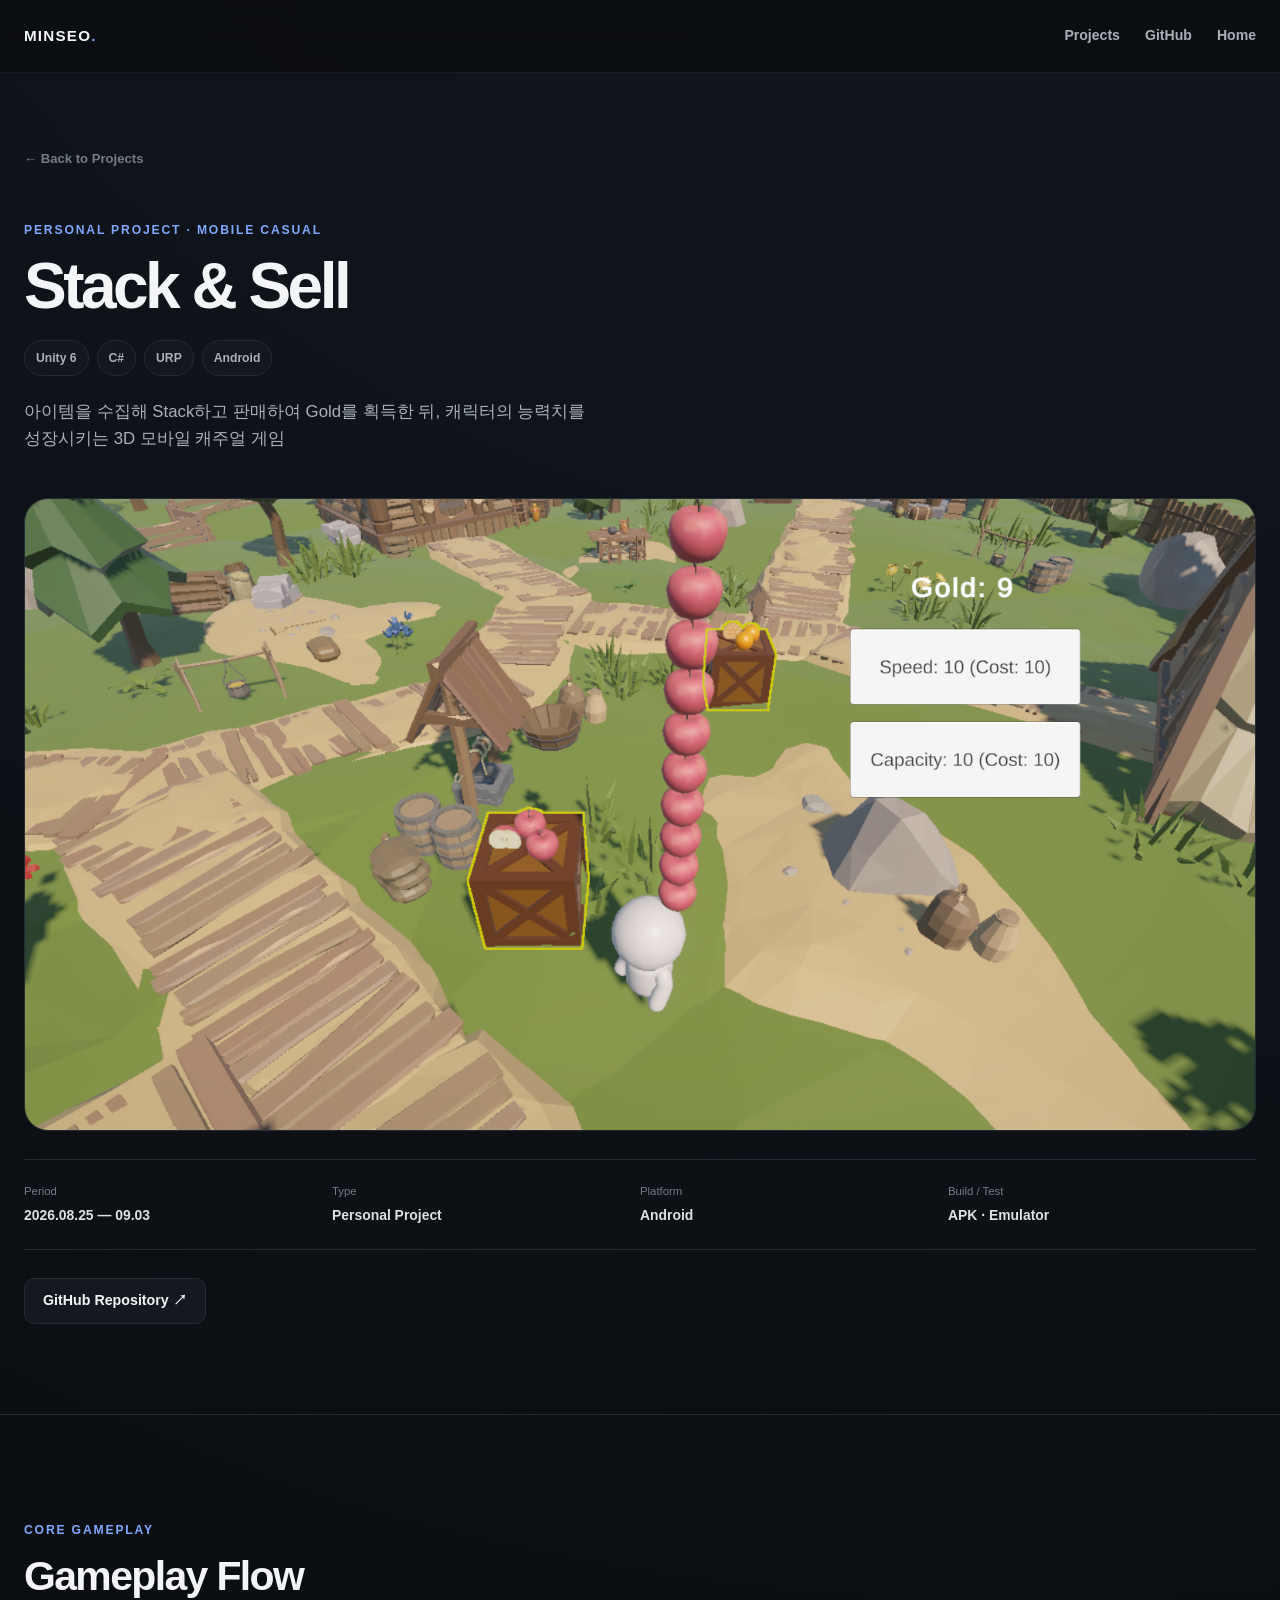
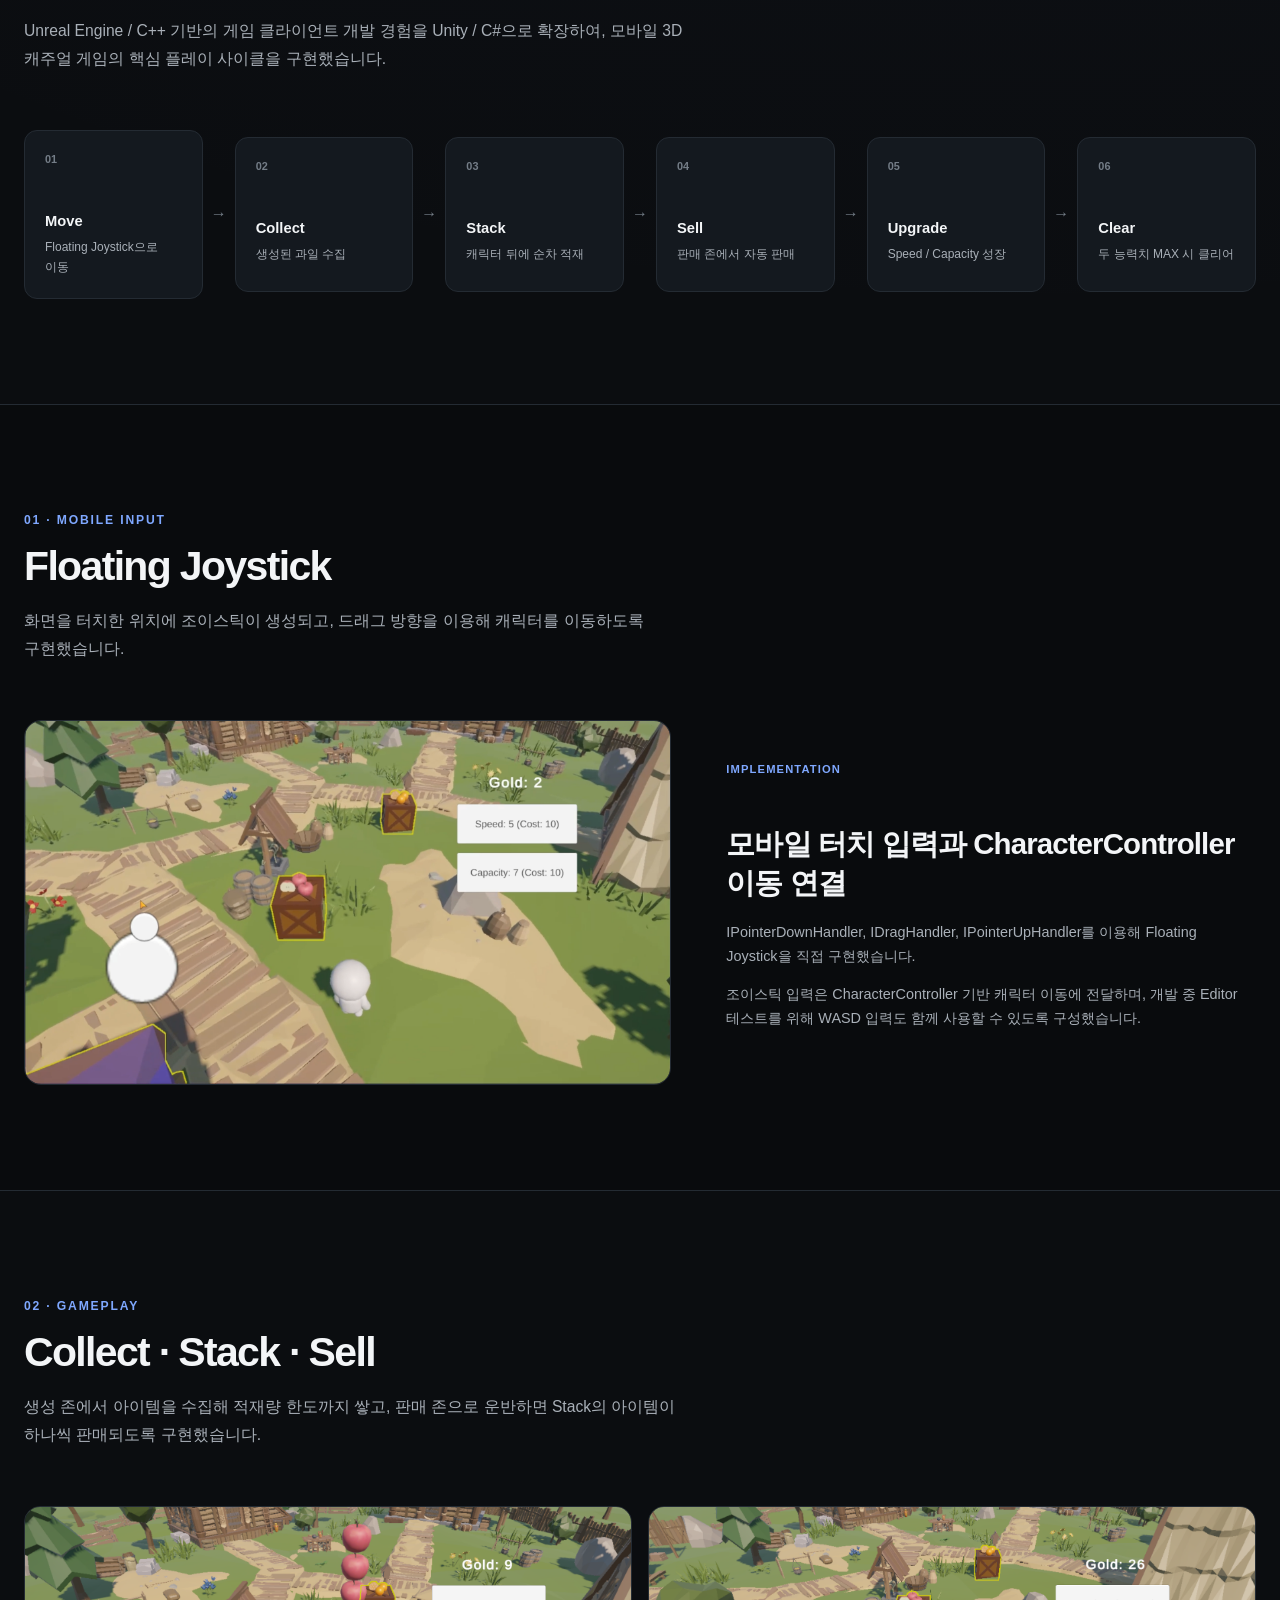
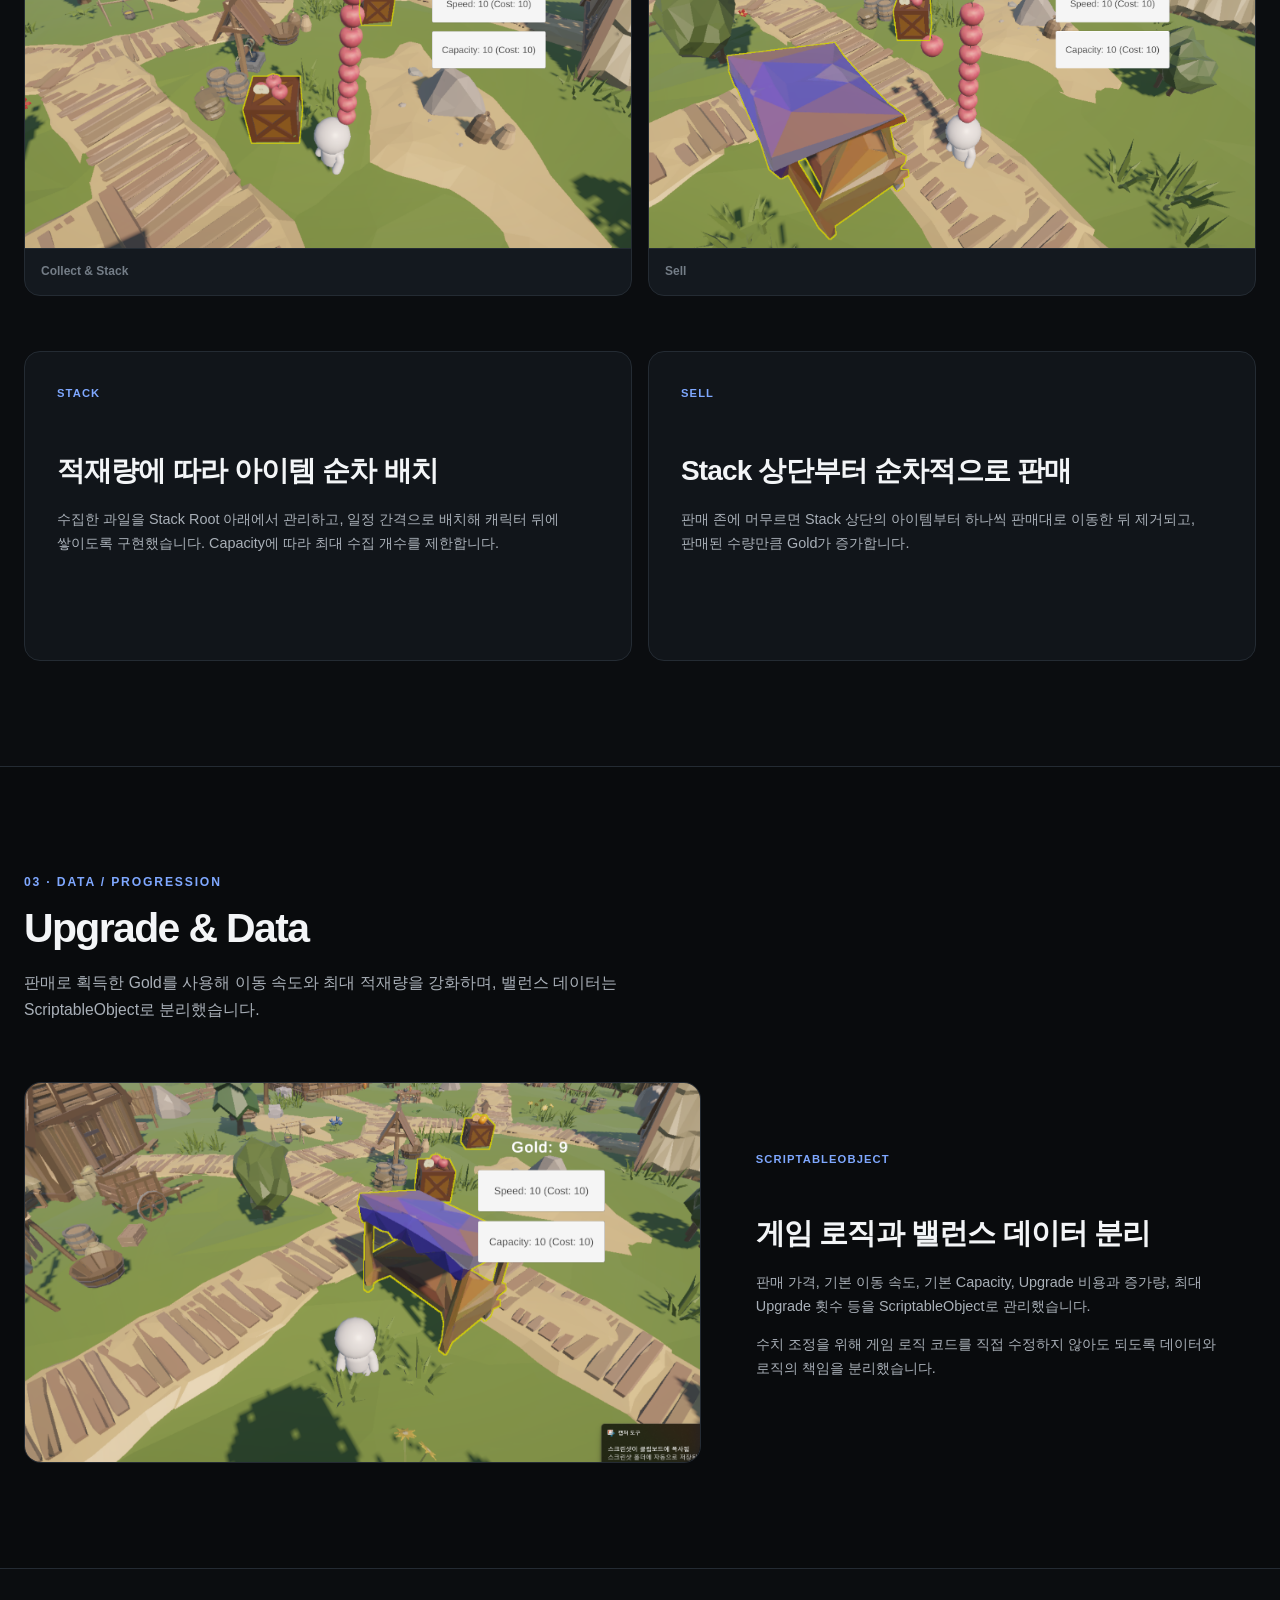
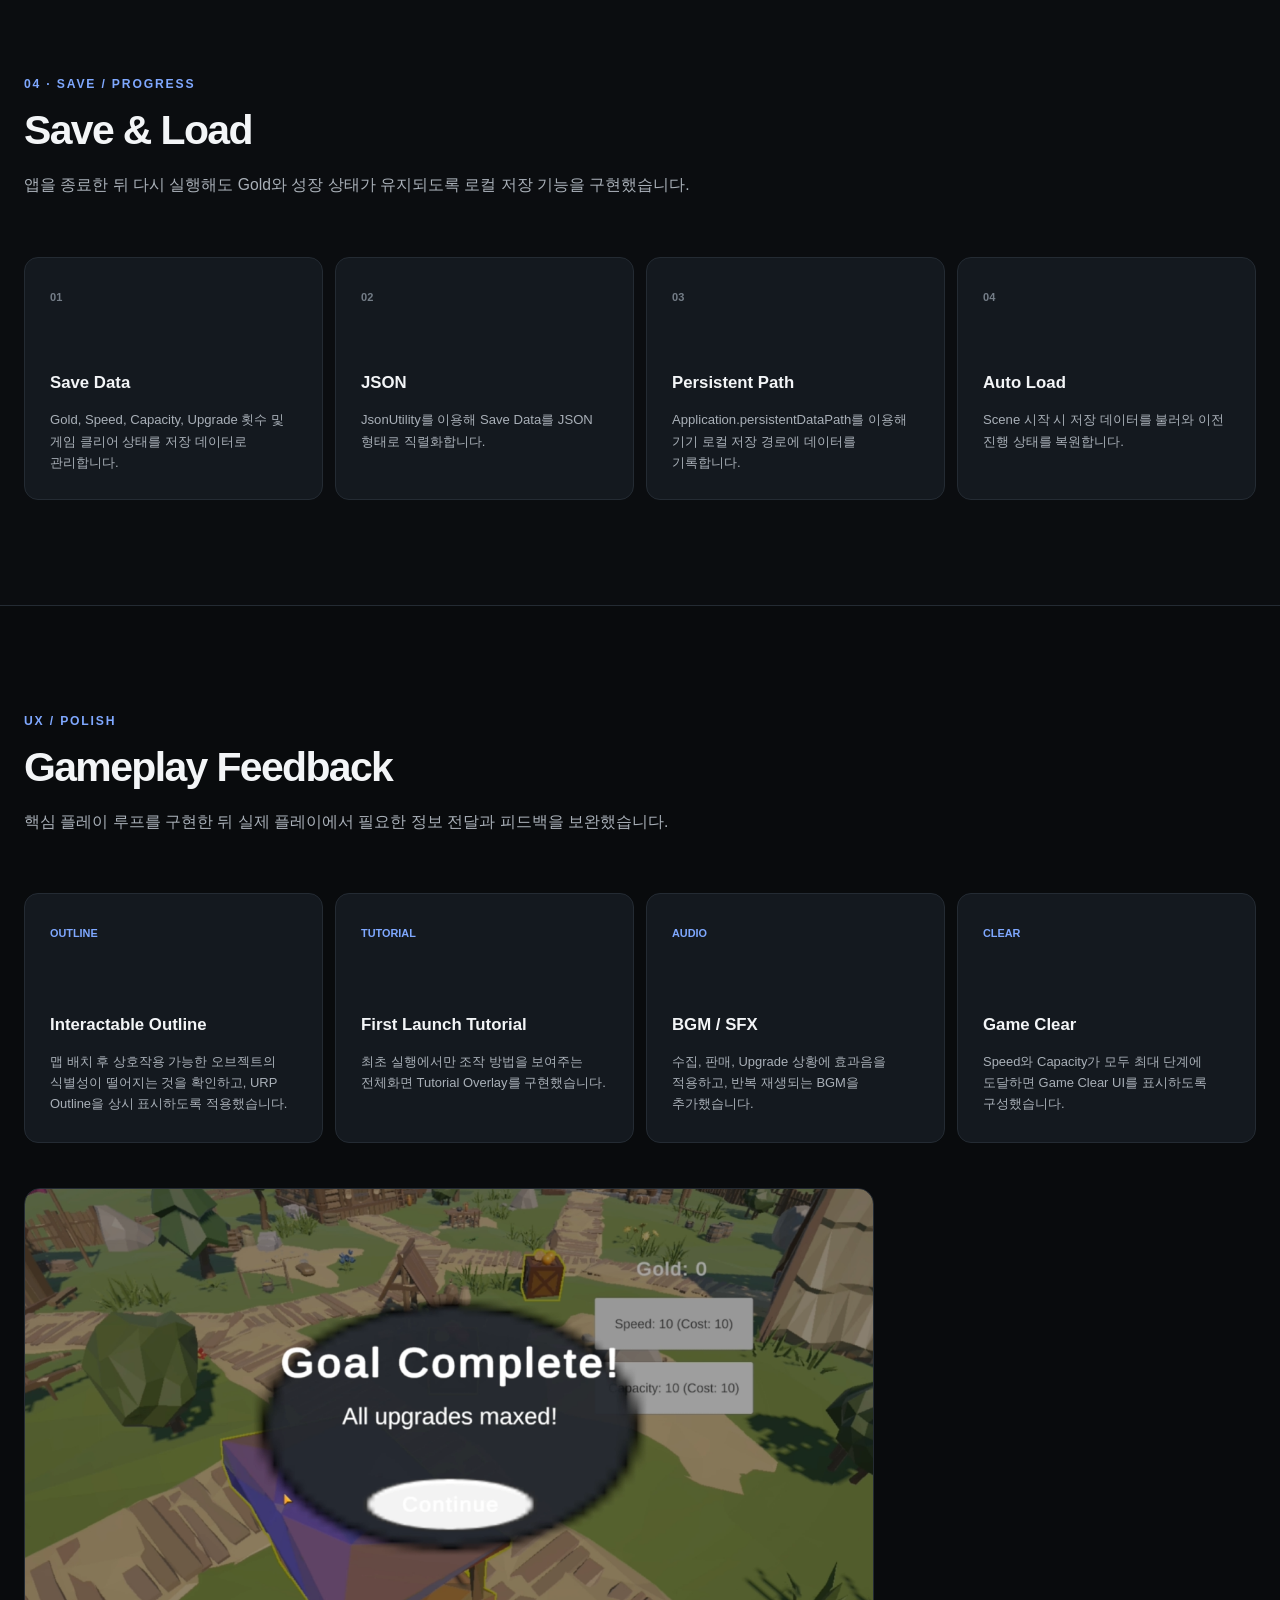
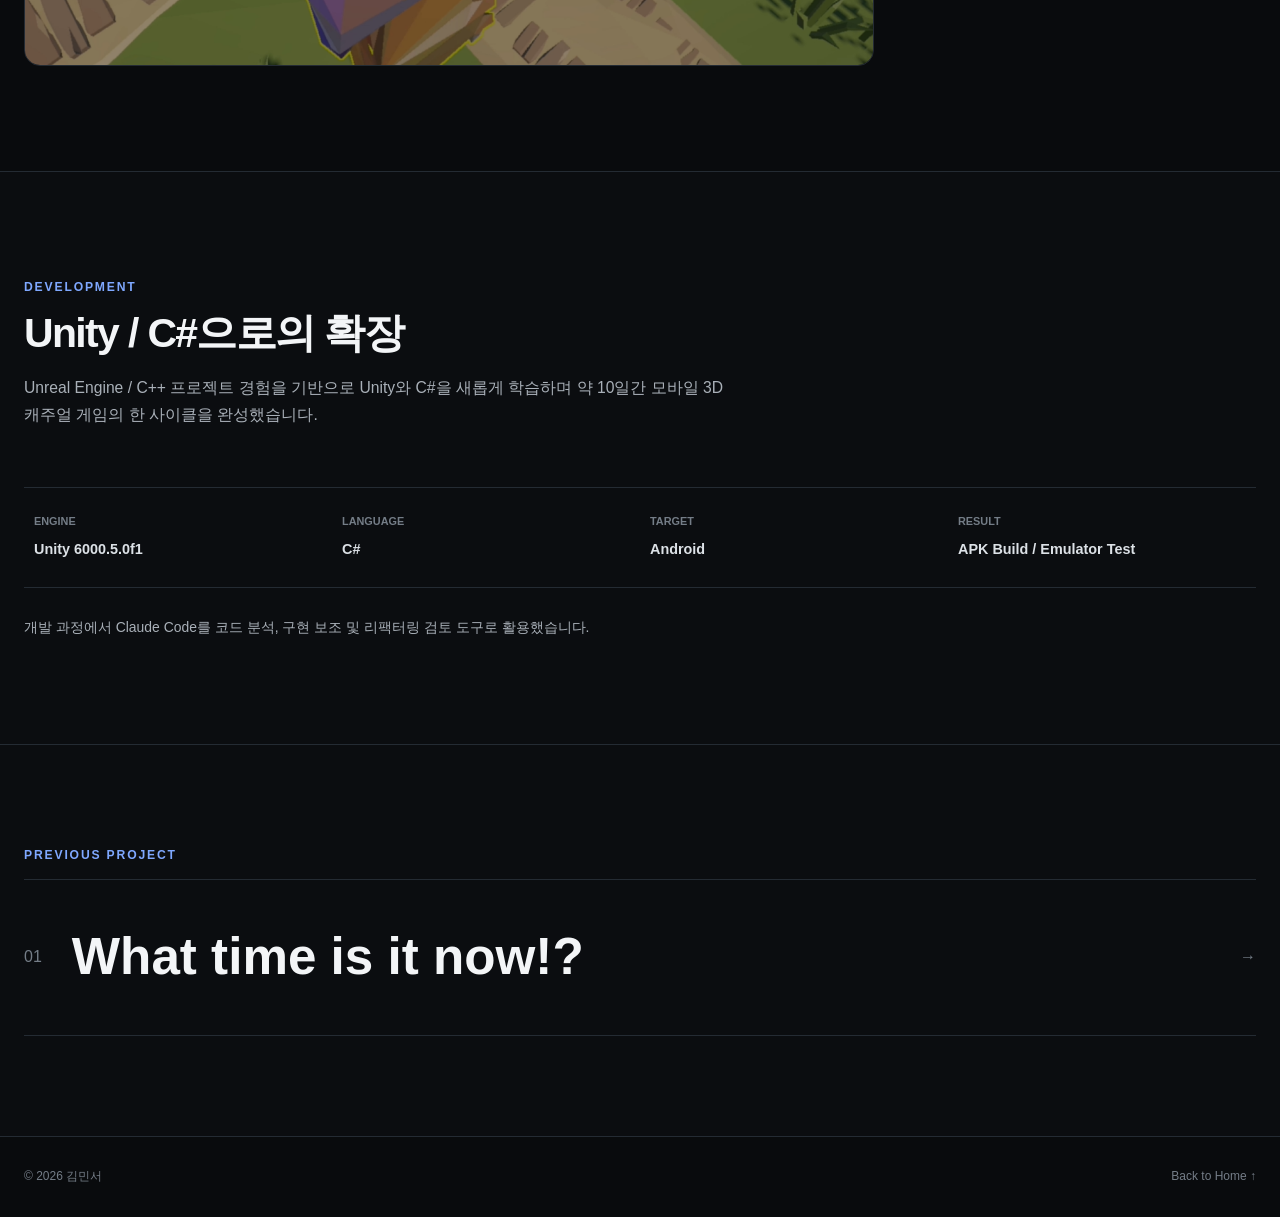
==== commit a5a6c24b: "modify portfolio files" ====
--- a/projects/stack-sell.html
+++ b/projects/stack-sell.html
@@ -157,9 +157,9 @@
                     </h2>
 
                     <p class="feature-description">
-                        수집과 판매를 반복해 Gold를 획득하고,
-                        캐릭터의 Speed와 Capacity를 강화하는
-                        짧은 반복 플레이 구조로 구성했습니다.
+                    Unreal Engine / C++ 기반의 게임 클라이언트 개발 경험을
+                    Unity / C#으로 확장하여, 모바일 3D 캐주얼 게임의
+                    핵심 플레이 사이클을 구현했습니다.
                     </p>
 
                 </div>
--- a/css/style.css
+++ b/css/style.css
@@ -1399,6 +1399,45 @@
     font-size: 0.87rem;
 }
 
+/* =========================================================
+   Character Preview Result Image
+========================================================= */
+
+.feature-result-image {
+    max-width: 1000px;
+    margin-bottom: 55px;
+    overflow: hidden;
+    border: 1px solid var(--line);
+    border-radius: 16px;
+    background: var(--card);
+}
+
+
+    .feature-result-image img {
+        display: block;
+        width: 100%;
+        aspect-ratio: 16 / 9;
+        object-fit: cover;
+    }
+
+
+    .feature-result-image p {
+        margin: 0;
+        padding: 13px 16px;
+        border-top: 1px solid var(--line);
+        color: var(--text-dim);
+        font-size: 0.76rem;
+    }
+
+
+/* =========================================================
+   Character Preview Pipeline
+========================================================= */
+
+.render-pipeline {
+    ...
+}
+
 
 /* =========================================================
    Character Preview Pipeline
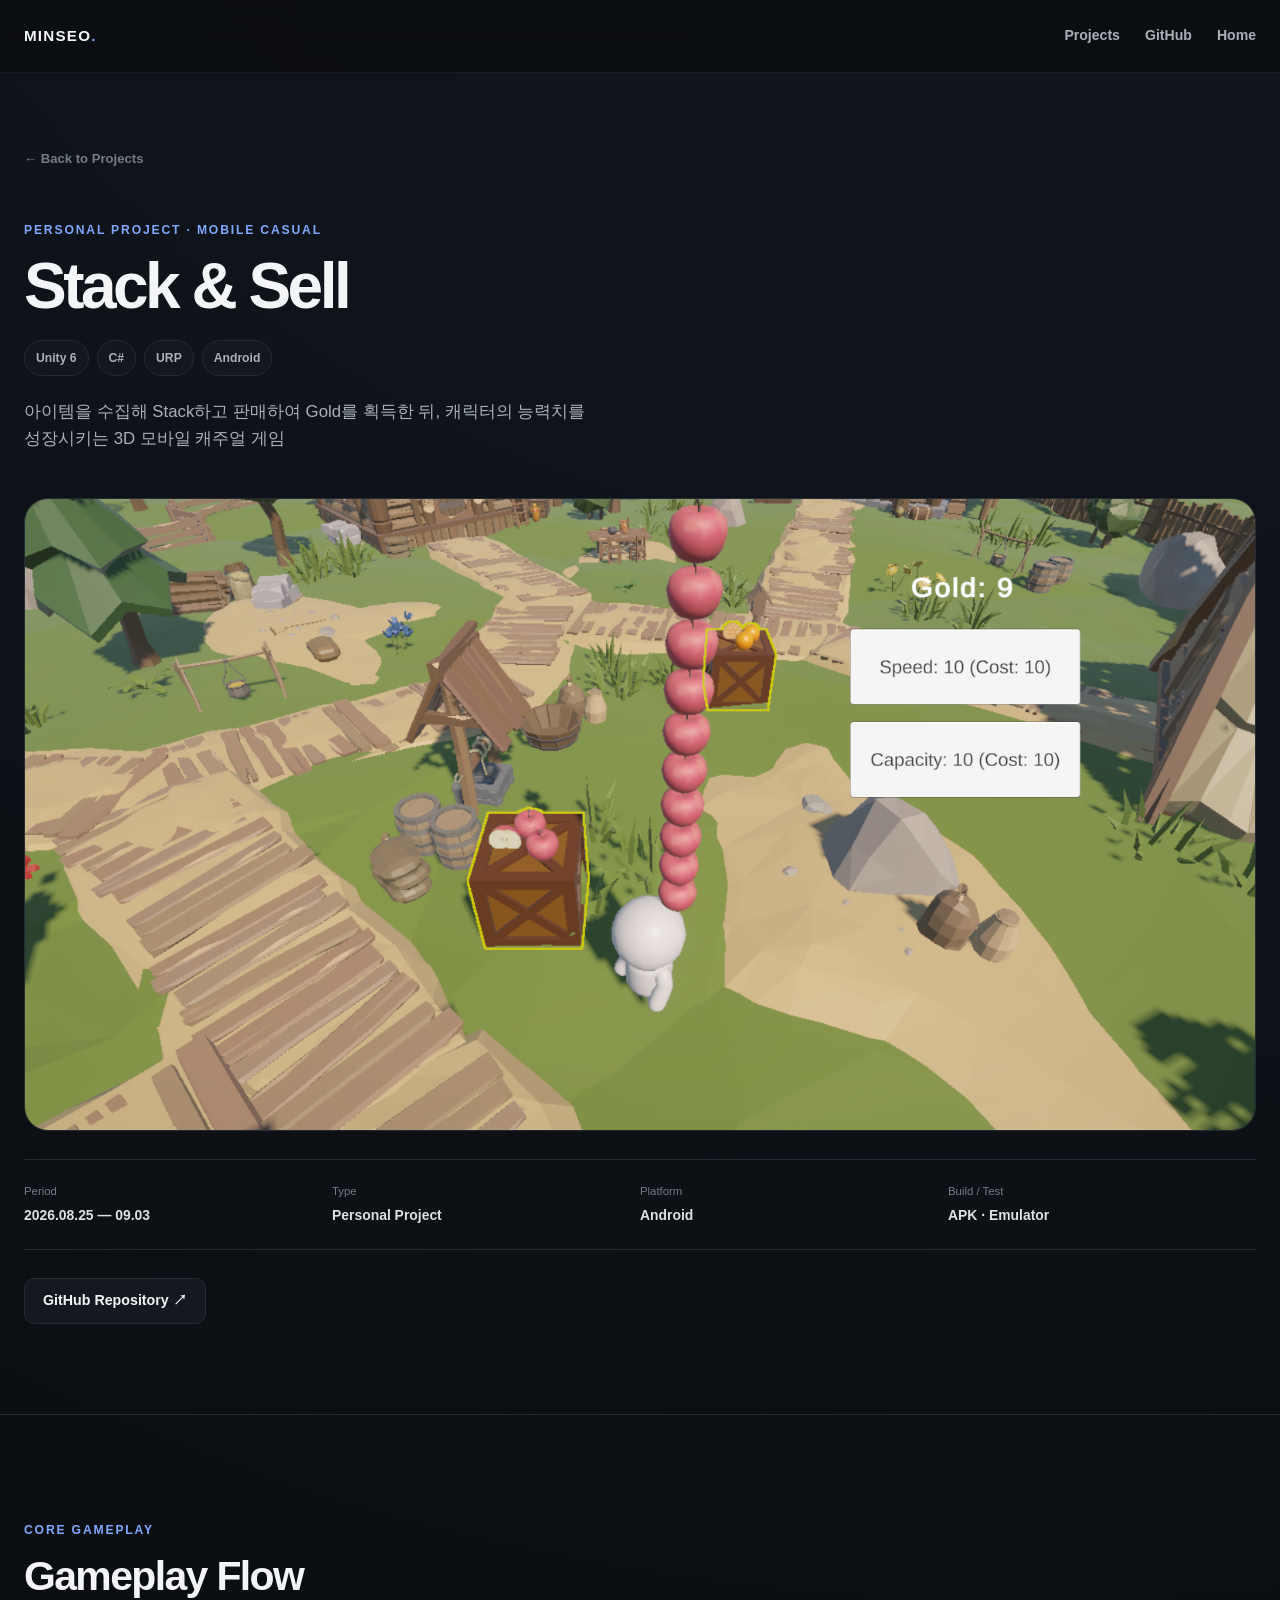
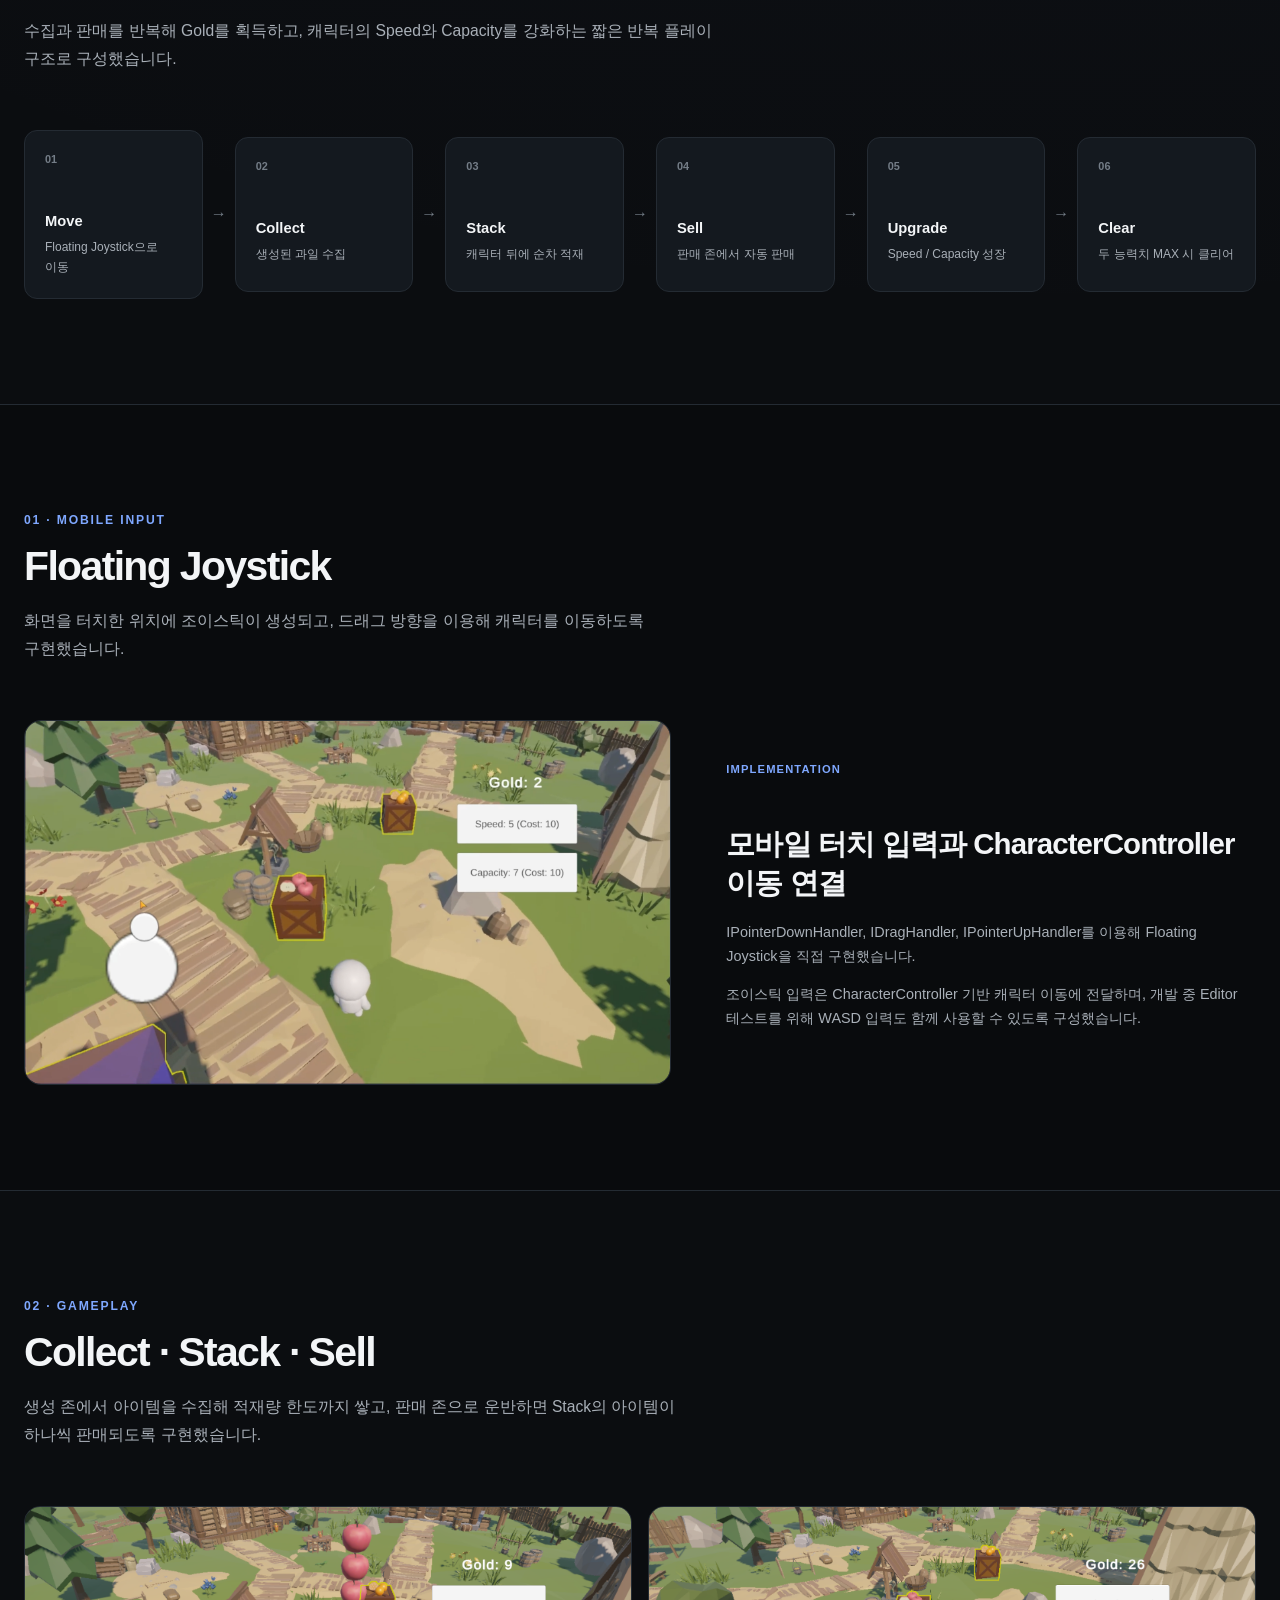
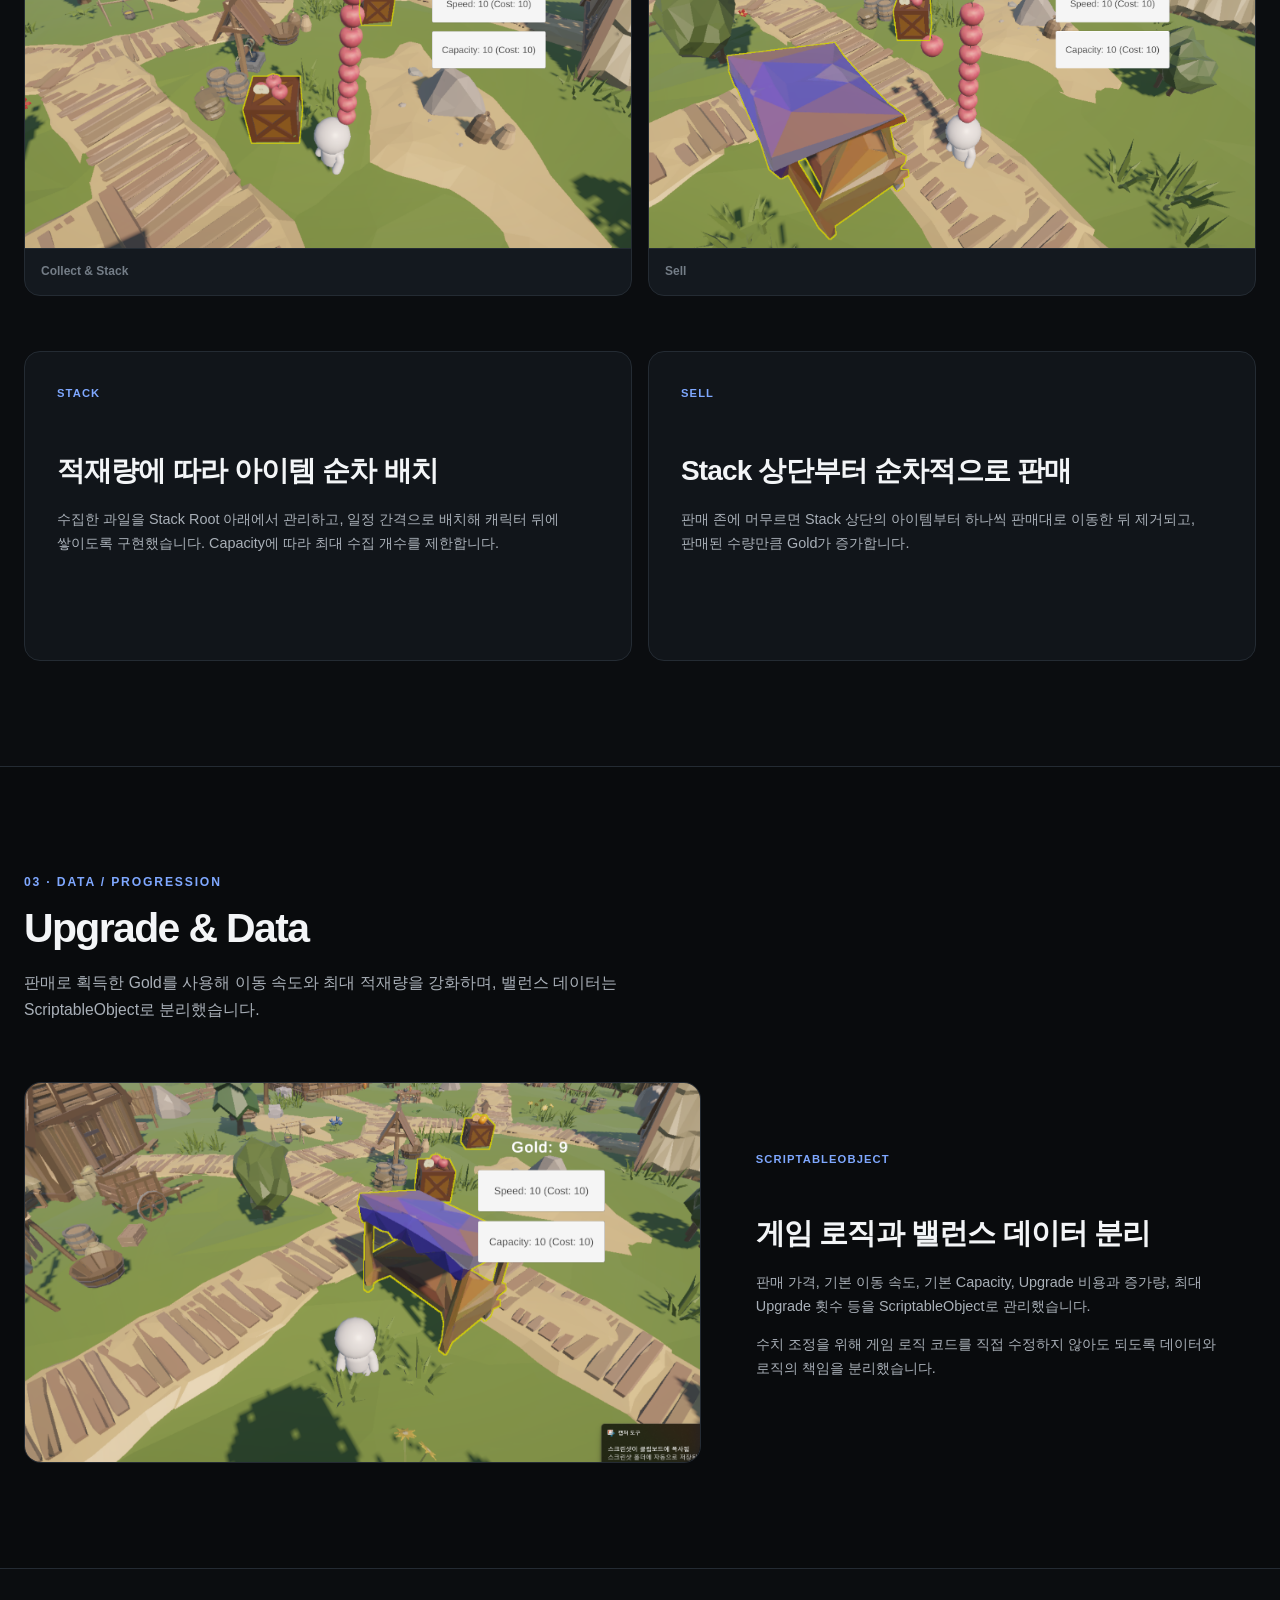
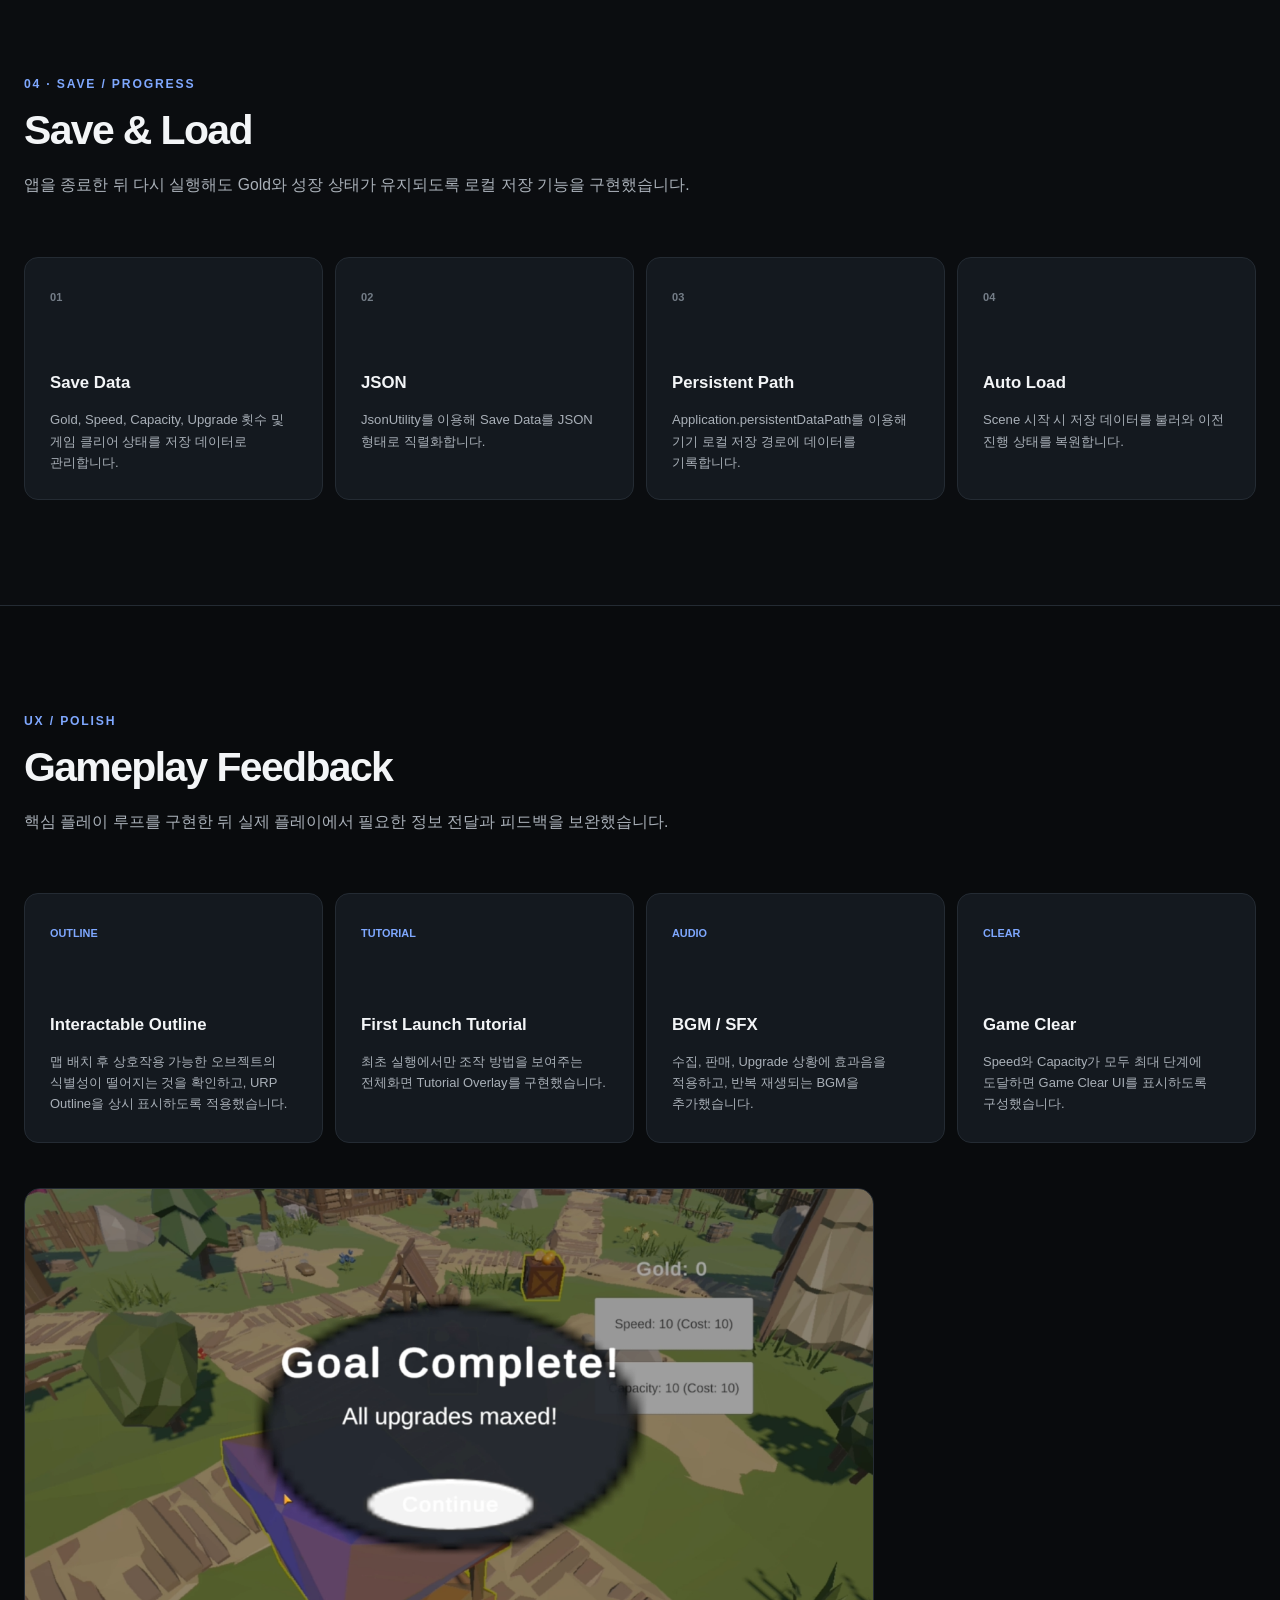
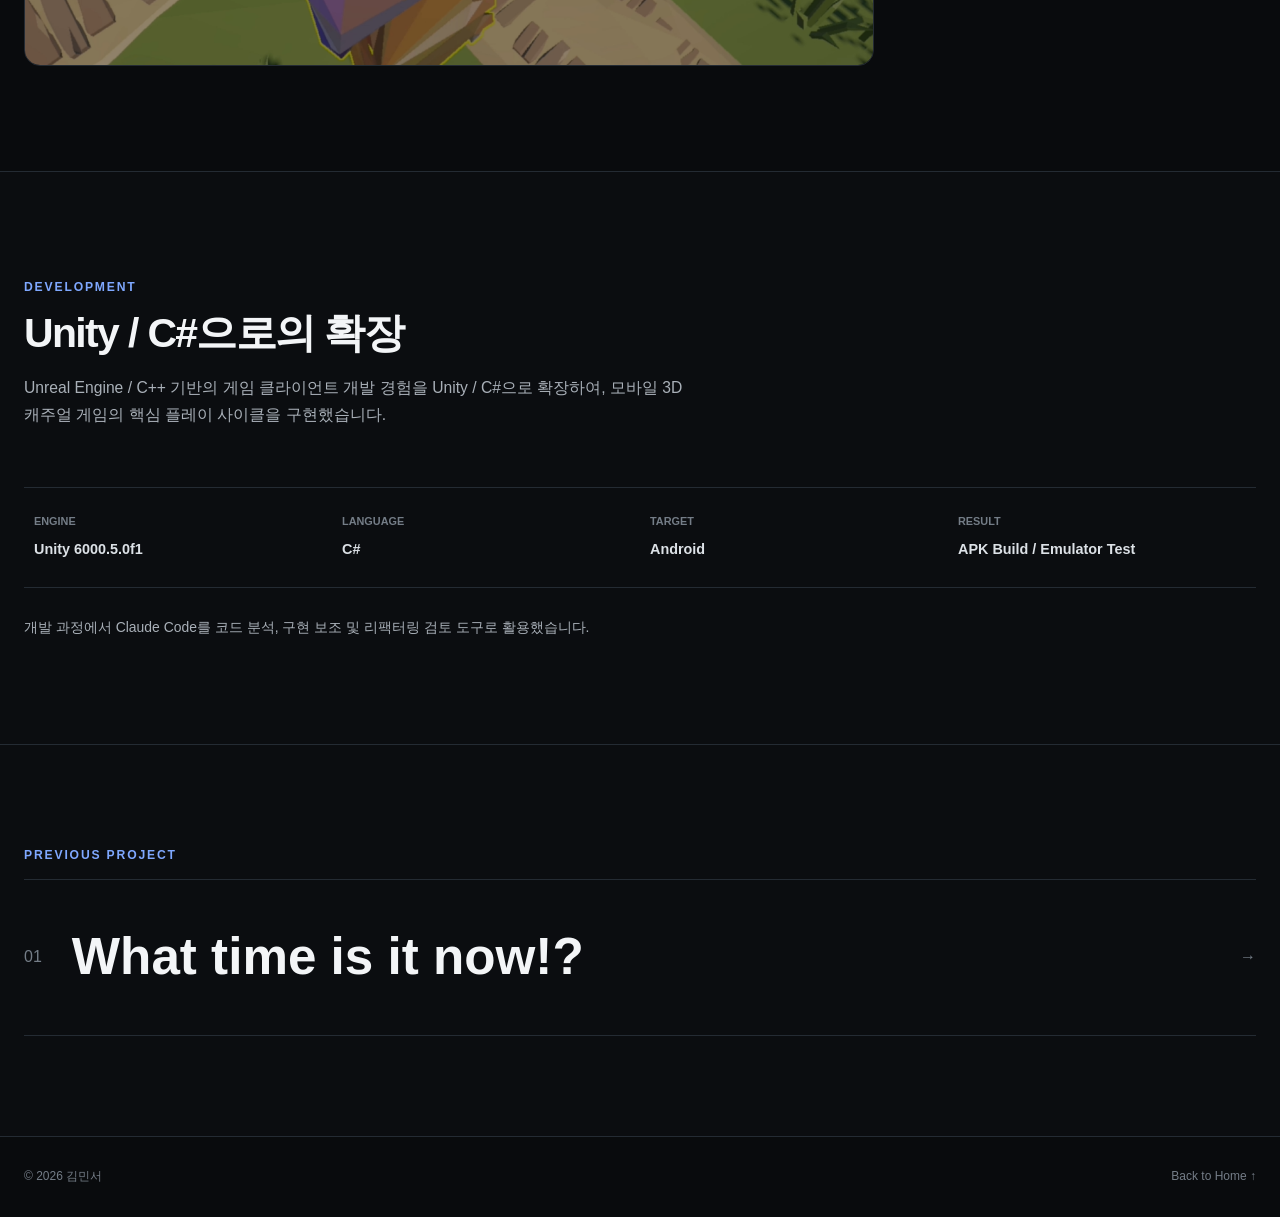
==== commit 63104836: "Finalize portfolio" ====
--- a/projects/stack-sell.html
+++ b/projects/stack-sell.html
@@ -23,6 +23,15 @@
             <a href="../index.html" class="logo">
                 MINSEO<span>.</span>
             </a>
+
+            <button class="mobile-menu-button"
+                    type="button"
+                    aria-label="메뉴 열기"
+                    aria-expanded="false">
+                <span></span>
+                <span></span>
+                <span></span>
+            </button>
 
             <nav class="main-nav detail-nav">
 
@@ -157,9 +166,9 @@
                     </h2>
 
                     <p class="feature-description">
-                    Unreal Engine / C++ 기반의 게임 클라이언트 개발 경험을
-                    Unity / C#으로 확장하여, 모바일 3D 캐주얼 게임의
-                    핵심 플레이 사이클을 구현했습니다.
+                        수집과 판매를 반복해 Gold를 획득하고,
+                        캐릭터의 Speed와 Capacity를 강화하는
+                        짧은 반복 플레이 구조로 구성했습니다.
                     </p>
 
                 </div>
@@ -684,9 +693,9 @@
                     </h2>
 
                     <p class="feature-description">
-                        Unreal Engine / C++ 프로젝트 경험을 기반으로
-                        Unity와 C#을 새롭게 학습하며 약 10일간
-                        모바일 3D 캐주얼 게임의 한 사이클을 완성했습니다.
+                        Unreal Engine / C++ 기반의 게임 클라이언트 개발 경험을
+                        Unity / C#으로 확장하여, 모바일 3D 캐주얼 게임의
+                        핵심 플레이 사이클을 구현했습니다.
                     </p>
 
                 </div>
@@ -801,5 +810,7 @@
         </div>
     </footer>
 
+    <script src="../js/main.js"></script>
+
 </body>
 </html>
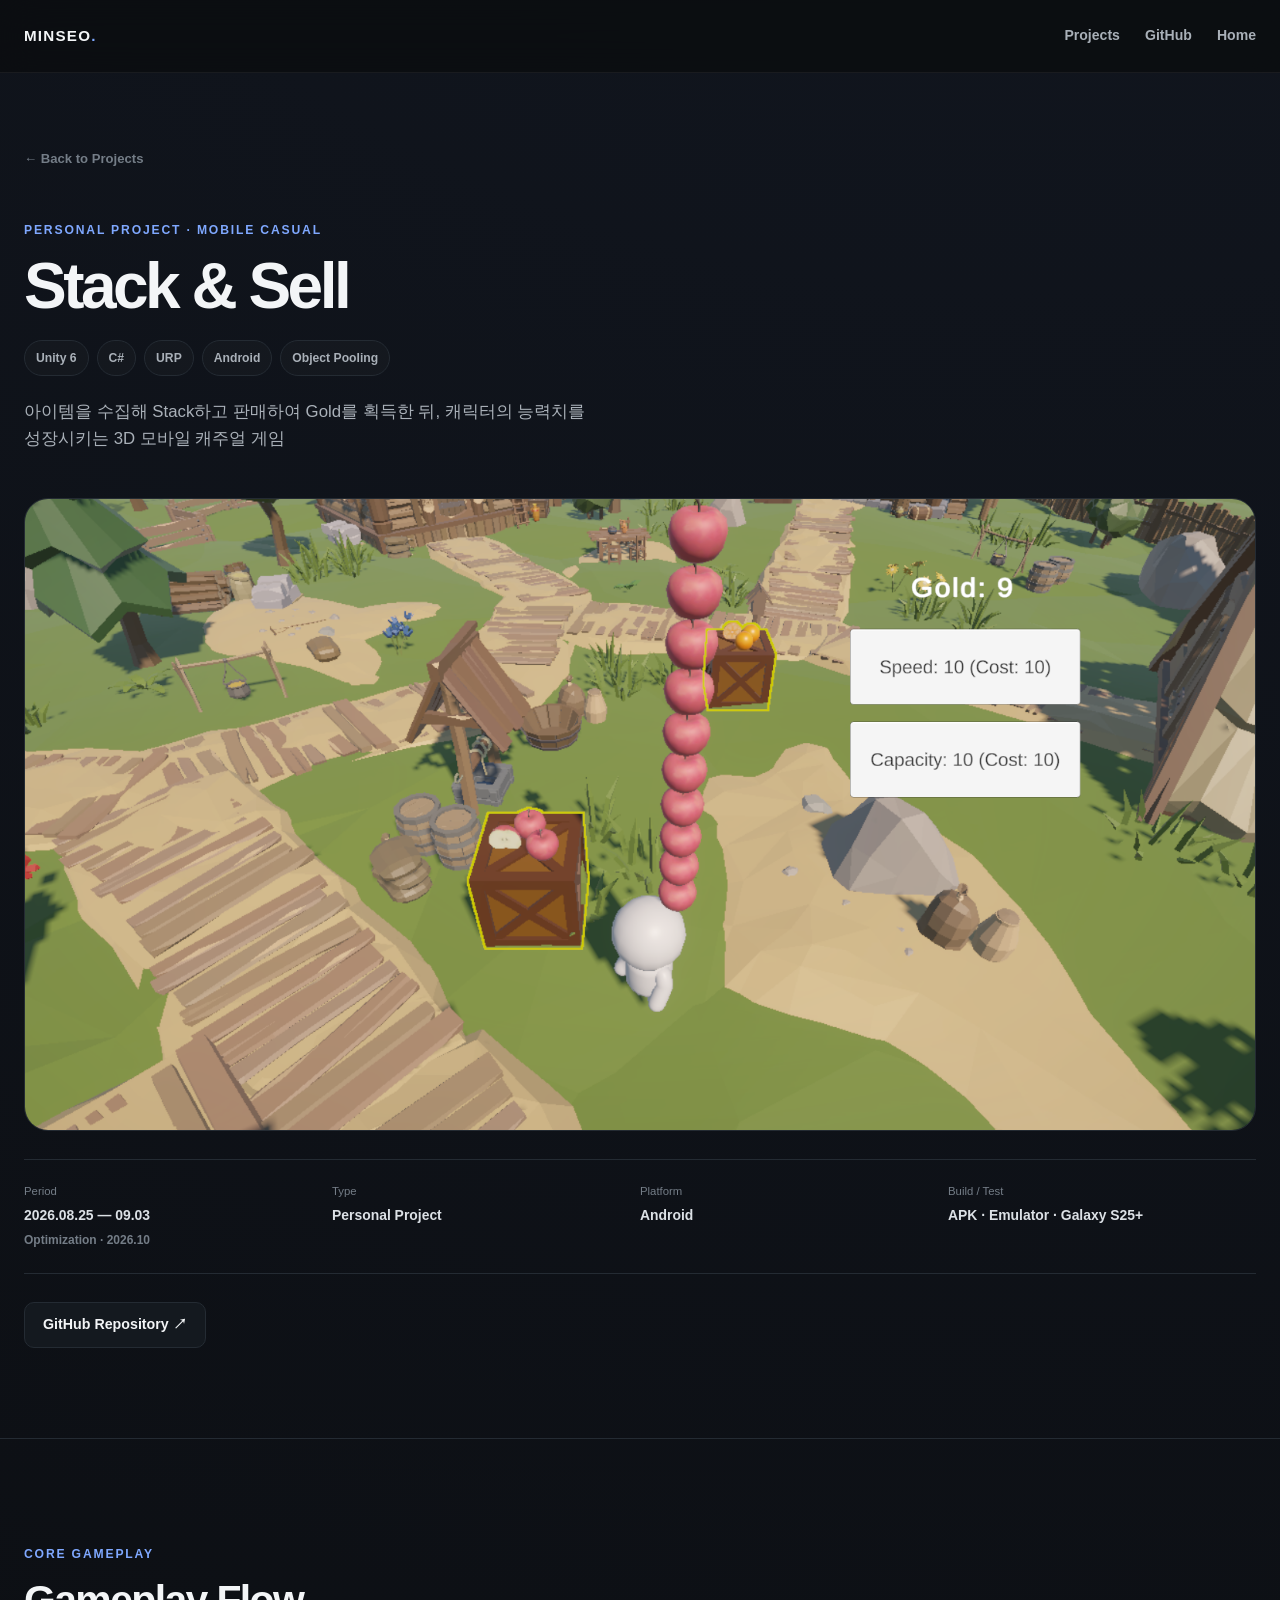
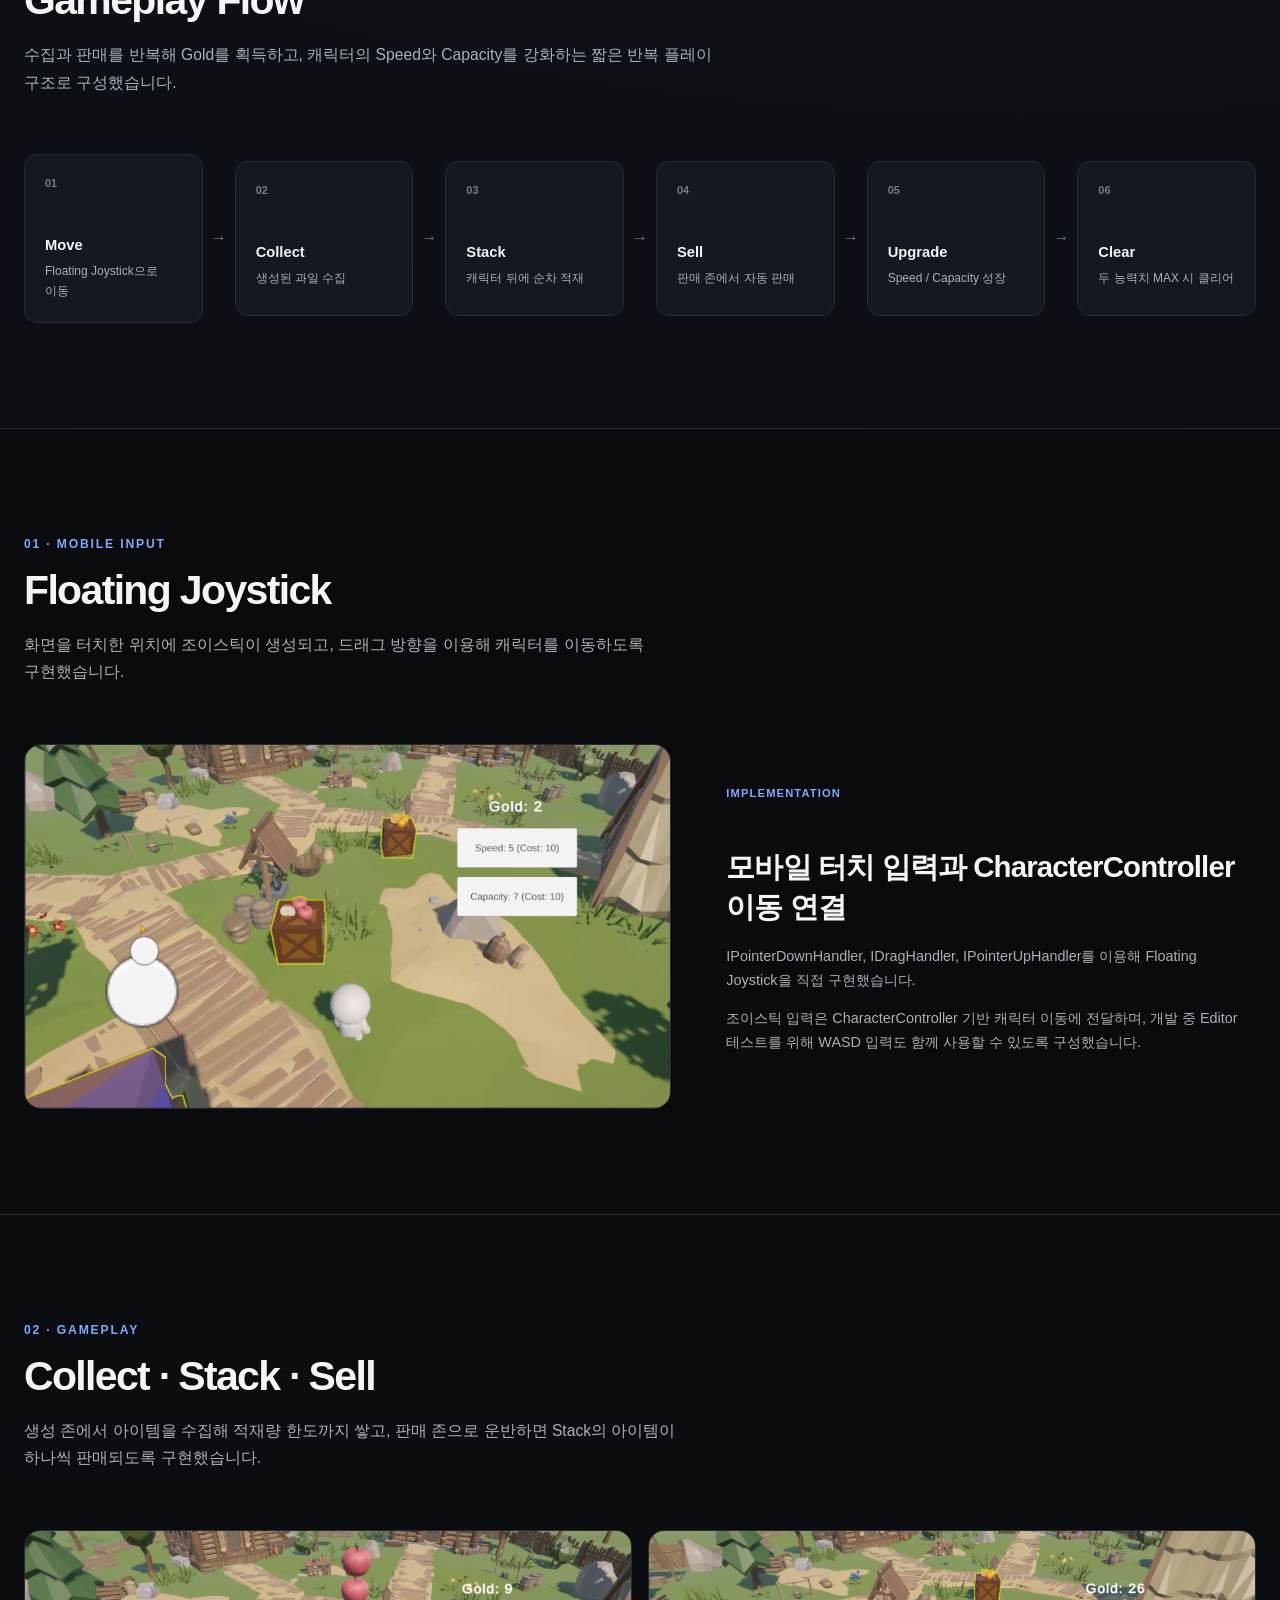
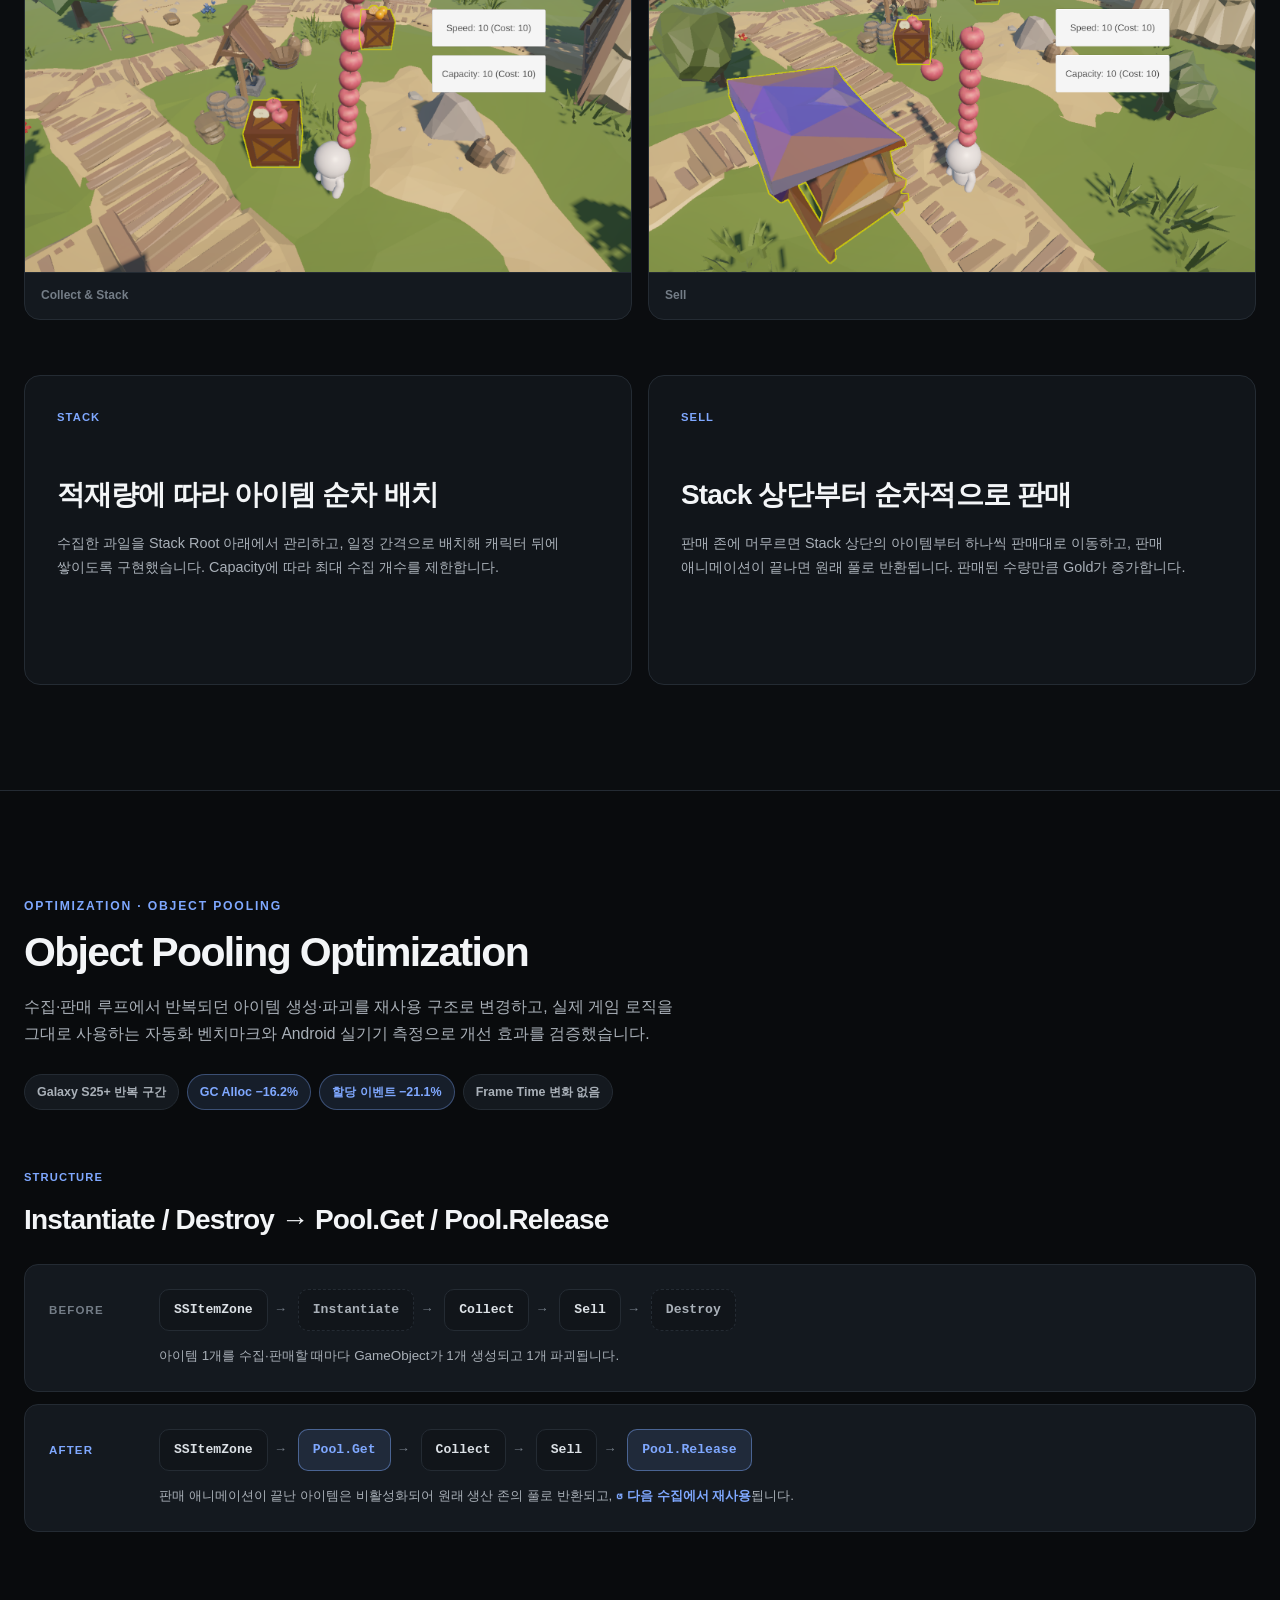
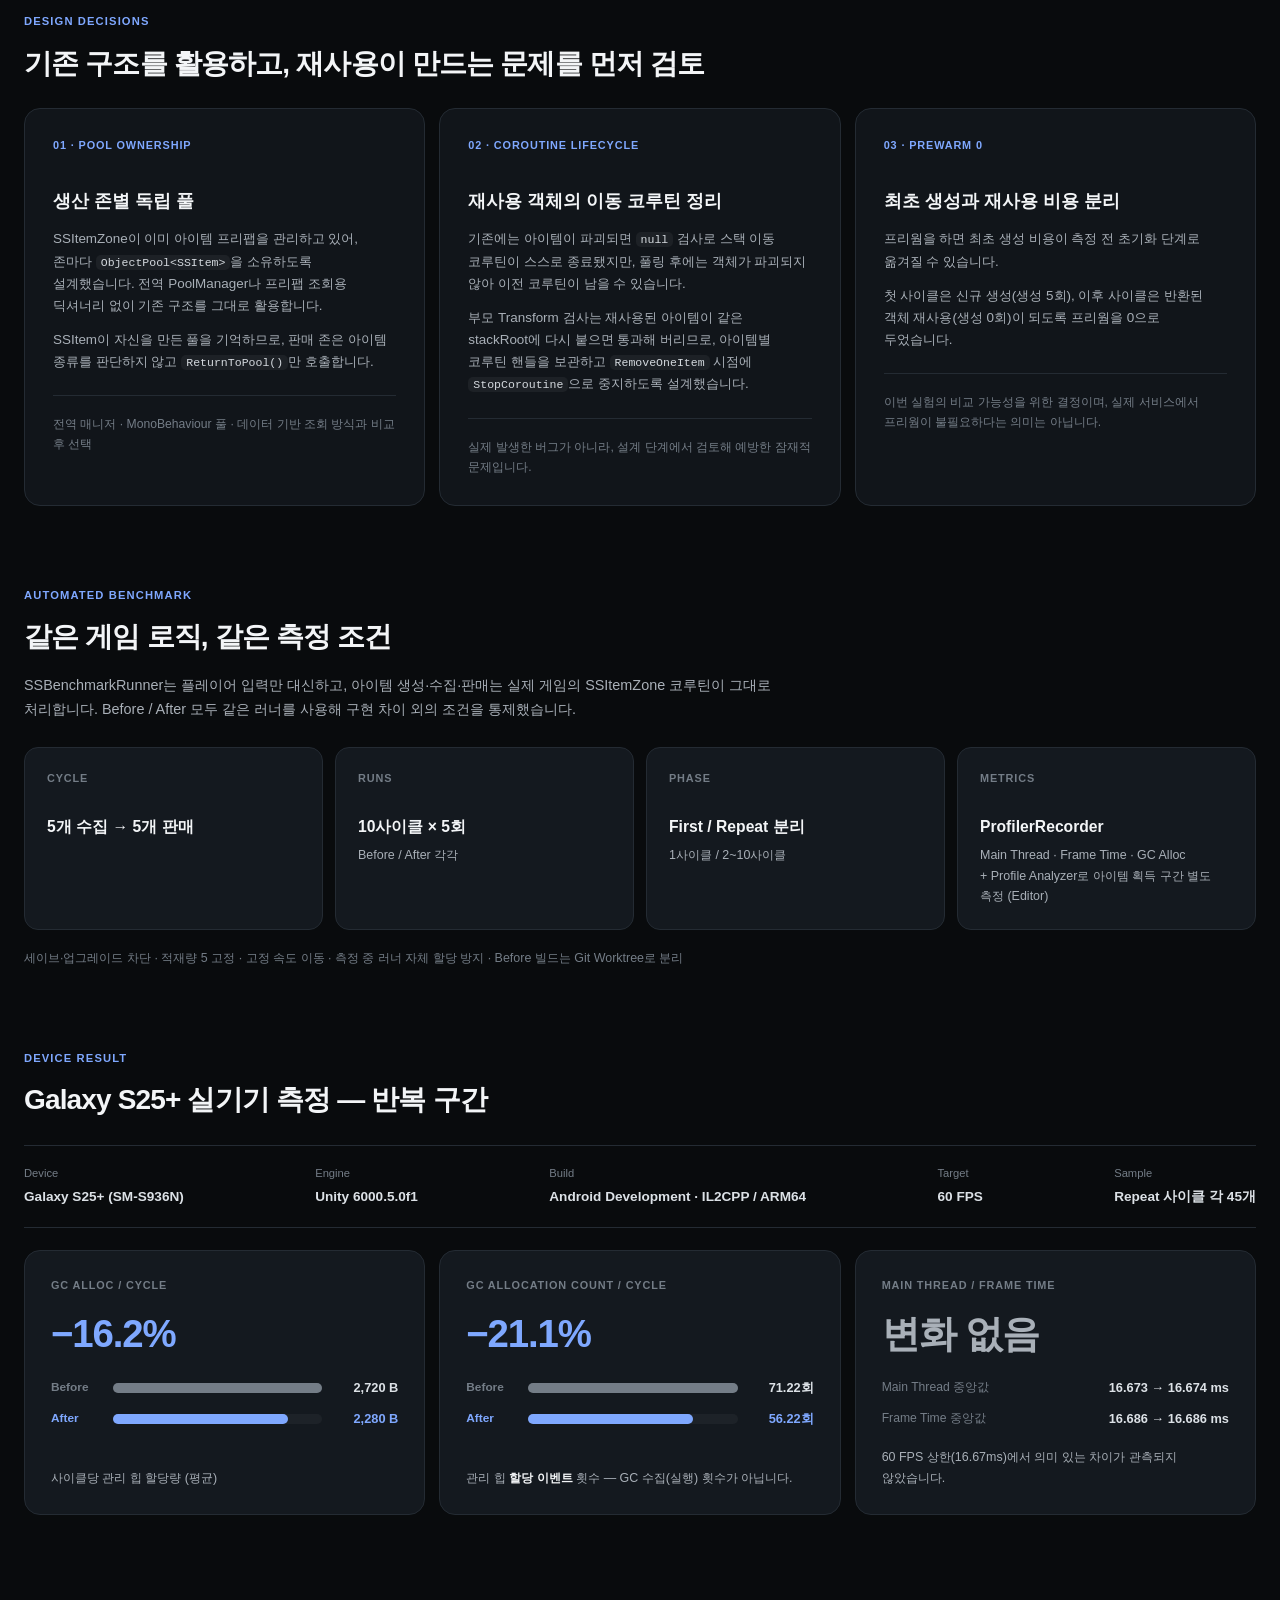
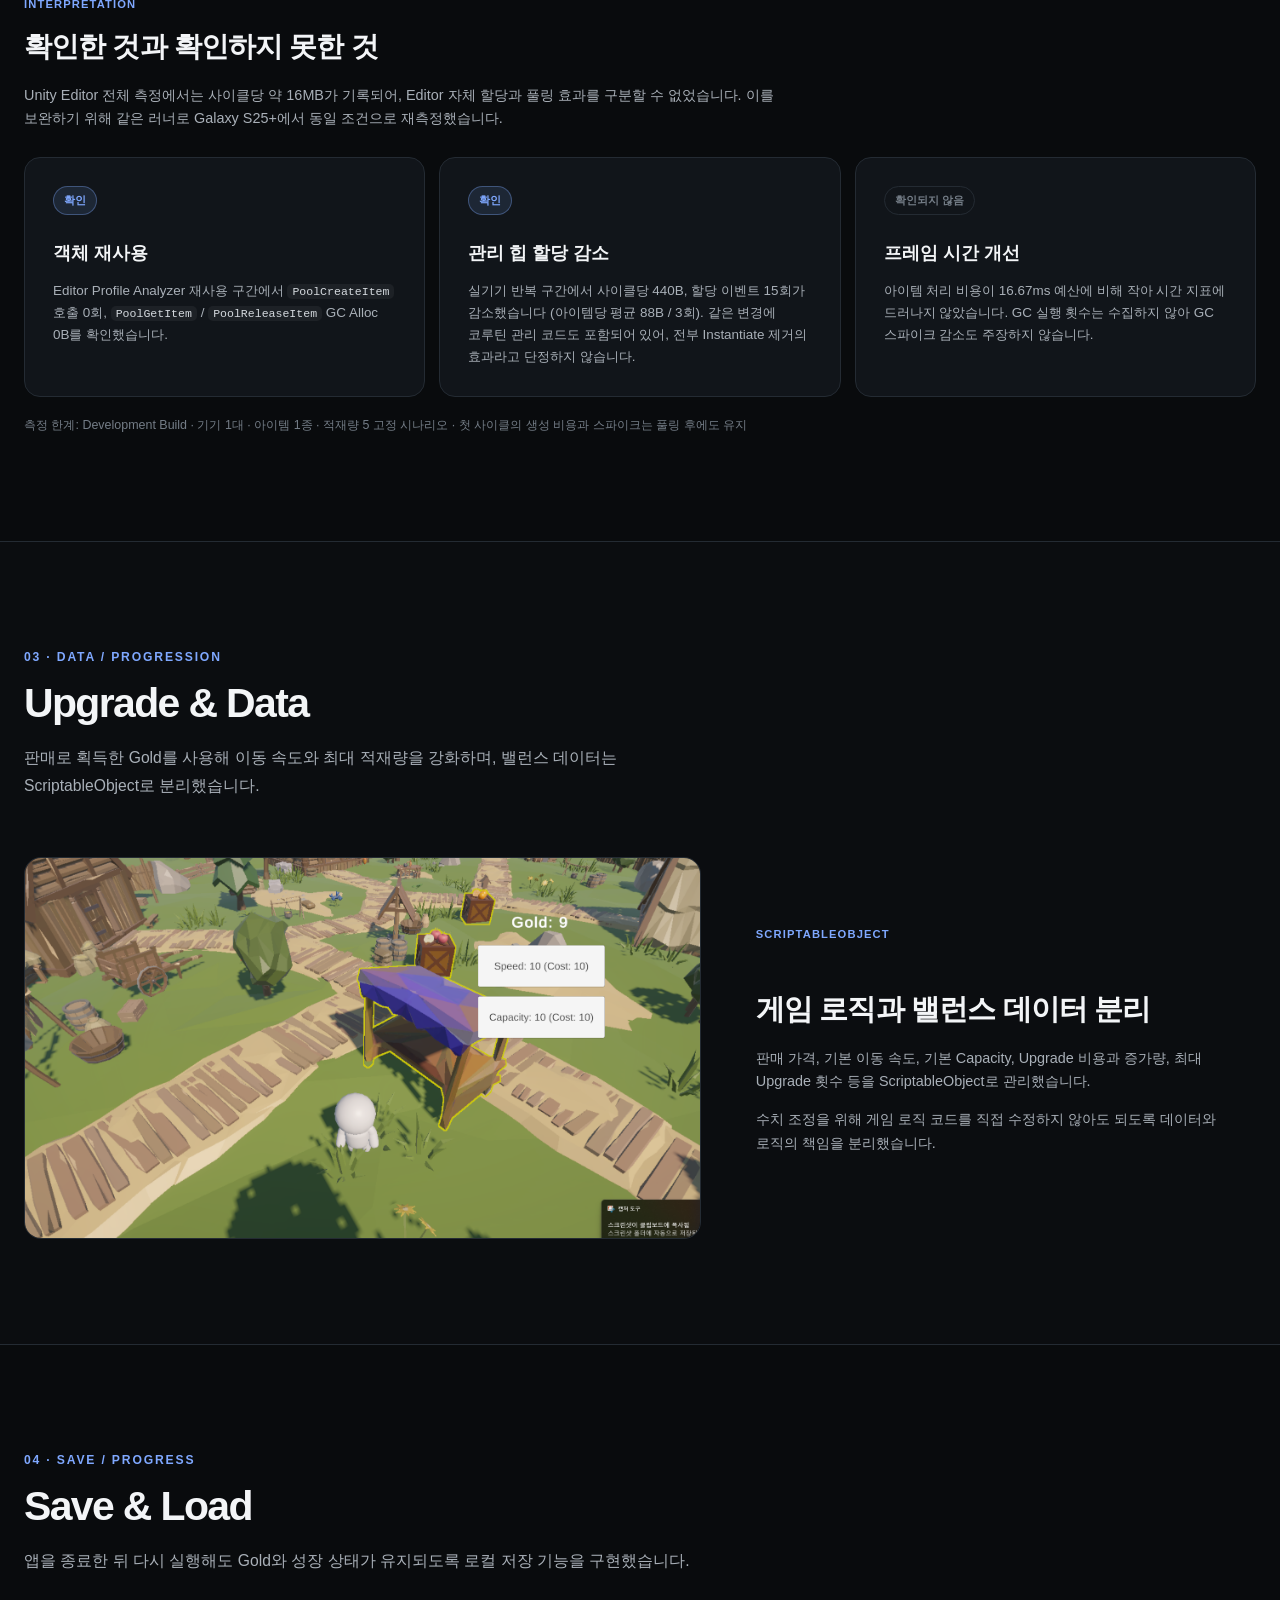
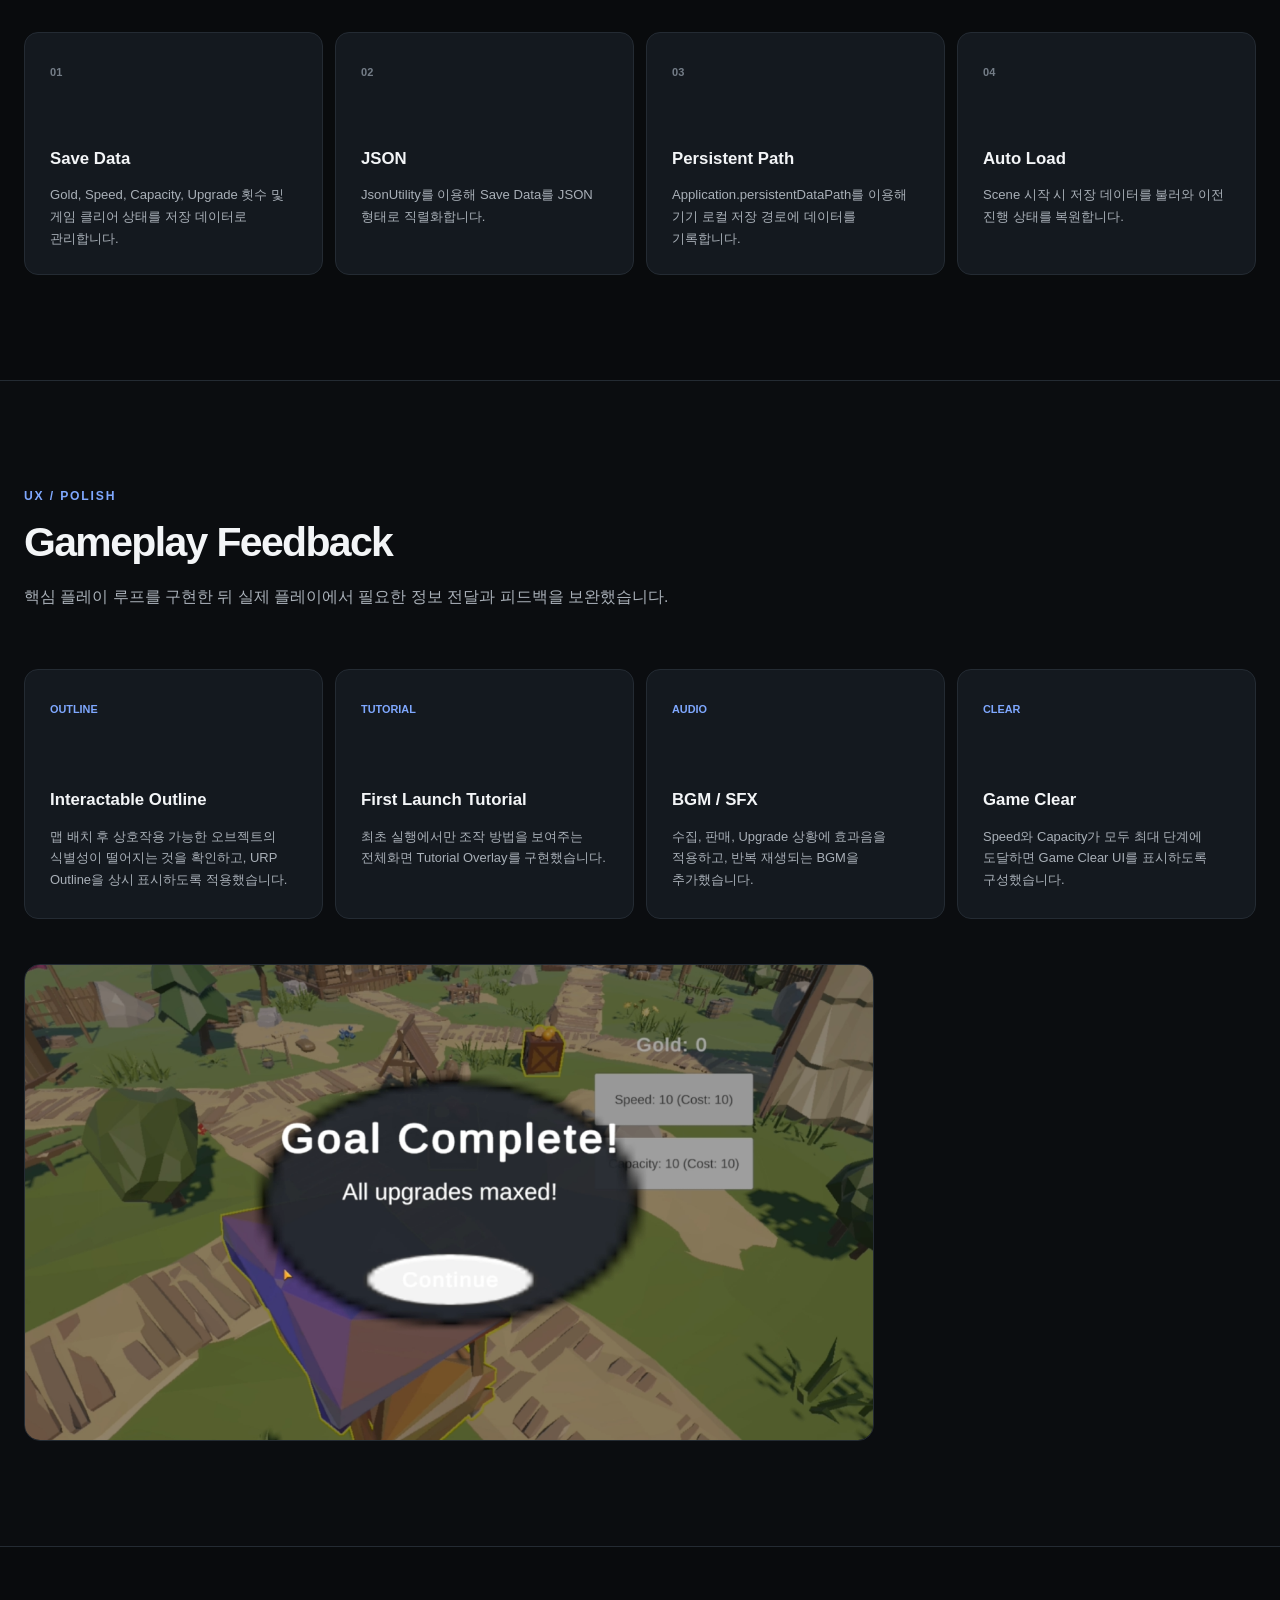
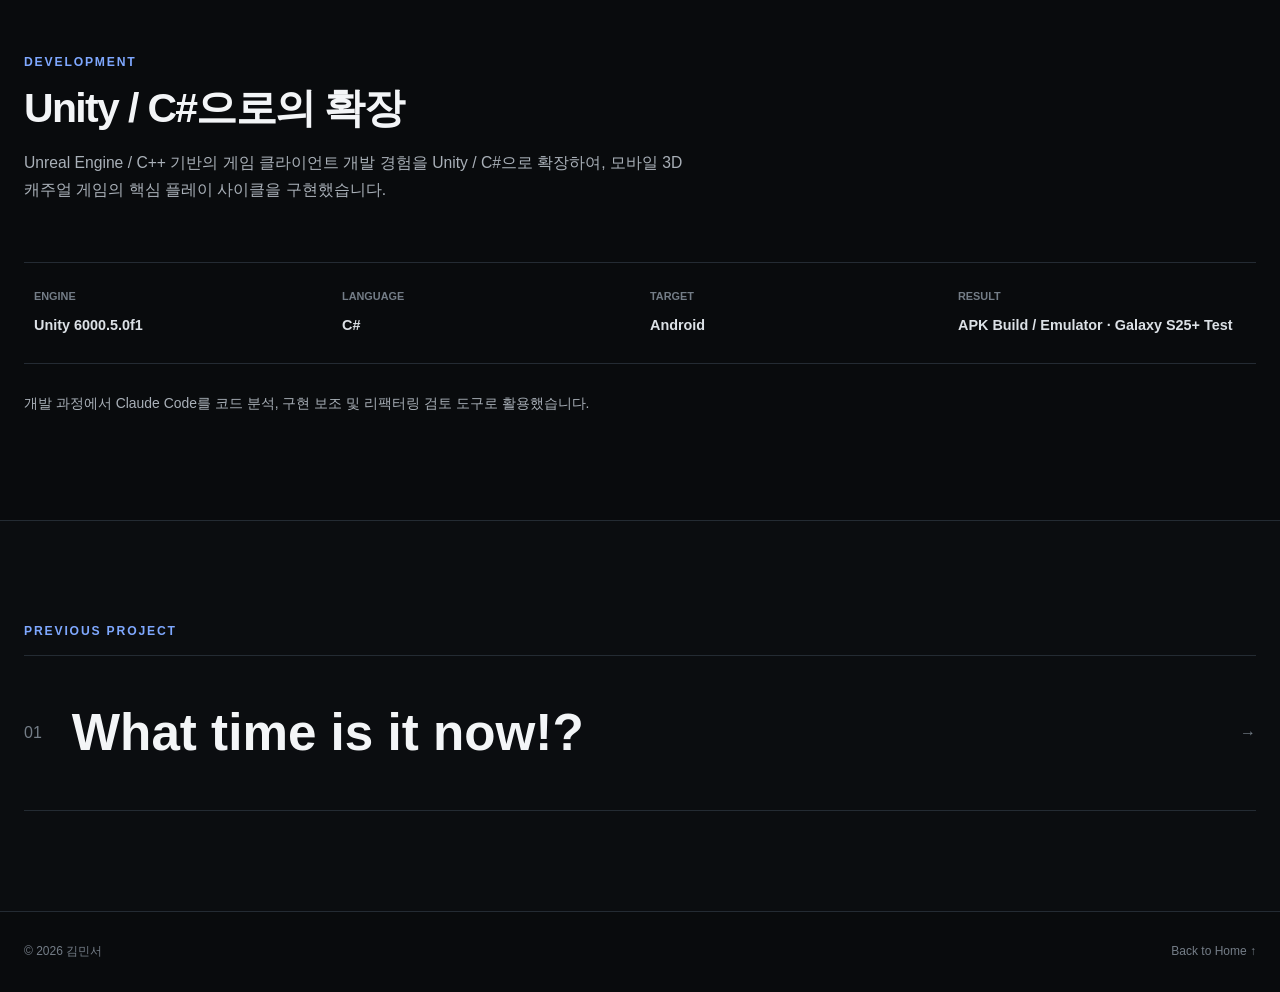
==== commit eedec04b: "Add Stack & Sell object pooling optimization - Add Object Pooling Optimization section to Stack & Se" ====
--- a/projects/stack-sell.html
+++ b/projects/stack-sell.html
@@ -86,6 +86,7 @@
                         <span>C#</span>
                         <span>URP</span>
                         <span>Android</span>
+                        <span>Object Pooling</span>
                     </div>
 
 
@@ -111,7 +112,10 @@
 
                     <div>
                         <dt>Period</dt>
-                        <dd>2026.08.25 — 09.03</dd>
+                        <dd>
+                            2026.08.25 — 09.03
+                            <span class="ss-period-note">Optimization · 2026.10</span>
+                        </dd>
                     </div>
 
                     <div>
@@ -126,7 +130,7 @@
 
                     <div>
                         <dt>Build / Test</dt>
-                        <dd>APK · Emulator</dd>
+                        <dd>APK · Emulator · Galaxy S25+</dd>
                     </div>
 
                 </dl>
@@ -387,11 +391,479 @@
 
                         <p>
                             판매 존에 머무르면 Stack 상단의 아이템부터
-                            하나씩 판매대로 이동한 뒤 제거되고,
+                            하나씩 판매대로 이동하고, 판매 애니메이션이 끝나면
+                            원래 풀로 반환됩니다.
                             판매된 수량만큼 Gold가 증가합니다.
                         </p>
 
                     </article>
+
+                </div>
+
+            </div>
+        </section>
+
+
+        <!-- =====================================================
+             Object Pooling Optimization
+        ====================================================== -->
+        <section id="object-pooling" class="detail-section detail-section-dark">
+            <div class="container">
+
+                <div class="feature-heading">
+
+                    <p class="eyebrow">
+                        OPTIMIZATION · OBJECT POOLING
+                    </p>
+
+                    <h2>
+                        Object Pooling Optimization
+                    </h2>
+
+                    <p class="feature-description">
+                        수집·판매 루프에서 반복되던 아이템 생성·파괴를 재사용 구조로 변경하고,
+                        실제 게임 로직을 그대로 사용하는 자동화 벤치마크와
+                        Android 실기기 측정으로 개선 효과를 검증했습니다.
+                    </p>
+
+                    <ul class="ss-pool-summary">
+                        <li>Galaxy S25+ 반복 구간</li>
+                        <li>GC Alloc −16.2%</li>
+                        <li>할당 이벤트 −21.1%</li>
+                        <li>Frame Time 변화 없음</li>
+                    </ul>
+
+                </div>
+
+
+                <!-- A. Structure -->
+                <div class="ss-pool-block">
+
+                    <p class="feature-label">
+                        STRUCTURE
+                    </p>
+
+                    <h3>
+                        Instantiate / Destroy → Pool.Get / Pool.Release
+                    </h3>
+
+
+                    <div class="ss-pool-compare">
+
+                        <div class="ss-pool-row">
+
+                            <span class="ss-pool-row-label">BEFORE</span>
+
+                            <ol class="ss-pool-flow">
+                                <li>SSItemZone</li>
+                                <li class="is-changed">Instantiate</li>
+                                <li>Collect</li>
+                                <li>Sell</li>
+                                <li class="is-changed">Destroy</li>
+                            </ol>
+
+                            <p>
+                                아이템 1개를 수집·판매할 때마다
+                                GameObject가 1개 생성되고 1개 파괴됩니다.
+                            </p>
+
+                        </div>
+
+
+                        <div class="ss-pool-row ss-pool-row-after">
+
+                            <span class="ss-pool-row-label">AFTER</span>
+
+                            <ol class="ss-pool-flow">
+                                <li>SSItemZone</li>
+                                <li class="is-changed">Pool.Get</li>
+                                <li>Collect</li>
+                                <li>Sell</li>
+                                <li class="is-changed">Pool.Release</li>
+                            </ol>
+
+                            <p>
+                                판매 애니메이션이 끝난 아이템은 비활성화되어
+                                원래 생산 존의 풀로 반환되고,
+                                <strong>↺ 다음 수집에서 재사용</strong>됩니다.
+                            </p>
+
+                        </div>
+
+                    </div>
+
+                </div>
+
+
+                <!-- B. Design Decisions -->
+                <div class="ss-pool-block">
+
+                    <p class="feature-label">
+                        DESIGN DECISIONS
+                    </p>
+
+                    <h3>
+                        기존 구조를 활용하고, 재사용이 만드는 문제를 먼저 검토
+                    </h3>
+
+
+                    <div class="ss-pool-decision-grid">
+
+                        <article>
+
+                            <span>01 · POOL OWNERSHIP</span>
+
+                            <h4>
+                                생산 존별 독립 풀
+                            </h4>
+
+                            <p>
+                                SSItemZone이 이미 아이템 프리팹을 관리하고 있어,
+                                존마다 <code>ObjectPool&lt;SSItem&gt;</code>을 소유하도록 설계했습니다.
+                                전역 PoolManager나 프리팹 조회용 딕셔너리 없이
+                                기존 구조를 그대로 활용합니다.
+                            </p>
+
+                            <p>
+                                SSItem이 자신을 만든 풀을 기억하므로,
+                                판매 존은 아이템 종류를 판단하지 않고
+                                <code>ReturnToPool()</code>만 호출합니다.
+                            </p>
+
+                            <p class="ss-pool-note">
+                                전역 매니저 · MonoBehaviour 풀 · 데이터 기반 조회 방식과 비교 후 선택
+                            </p>
+
+                        </article>
+
+
+                        <article>
+
+                            <span>02 · COROUTINE LIFECYCLE</span>
+
+                            <h4>
+                                재사용 객체의 이동 코루틴 정리
+                            </h4>
+
+                            <p>
+                                기존에는 아이템이 파괴되면 <code>null</code> 검사로
+                                스택 이동 코루틴이 스스로 종료됐지만,
+                                풀링 후에는 객체가 파괴되지 않아 이전 코루틴이 남을 수 있습니다.
+                            </p>
+
+                            <p>
+                                부모 Transform 검사는 재사용된 아이템이 같은 stackRoot에
+                                다시 붙으면 통과해 버리므로, 아이템별 코루틴 핸들을 보관하고
+                                <code>RemoveOneItem</code> 시점에 <code>StopCoroutine</code>으로
+                                중지하도록 설계했습니다.
+                            </p>
+
+                            <p class="ss-pool-note">
+                                실제 발생한 버그가 아니라, 설계 단계에서 검토해 예방한 잠재적 문제입니다.
+                            </p>
+
+                        </article>
+
+
+                        <article>
+
+                            <span>03 · PREWARM 0</span>
+
+                            <h4>
+                                최초 생성과 재사용 비용 분리
+                            </h4>
+
+                            <p>
+                                프리웜을 하면 최초 생성 비용이 측정 전 초기화 단계로
+                                옮겨질 수 있습니다.
+                            </p>
+
+                            <p>
+                                첫 사이클은 신규 생성(생성 5회),
+                                이후 사이클은 반환된 객체 재사용(생성 0회)이 되도록
+                                프리웜을 0으로 두었습니다.
+                            </p>
+
+                            <p class="ss-pool-note">
+                                이번 실험의 비교 가능성을 위한 결정이며,
+                                실제 서비스에서 프리웜이 불필요하다는 의미는 아닙니다.
+                            </p>
+
+                        </article>
+
+                    </div>
+
+                </div>
+
+
+                <!-- C. Benchmark -->
+                <div class="ss-pool-block">
+
+                    <p class="feature-label">
+                        AUTOMATED BENCHMARK
+                    </p>
+
+                    <h3>
+                        같은 게임 로직, 같은 측정 조건
+                    </h3>
+
+                    <p class="ss-pool-text">
+                        SSBenchmarkRunner는 플레이어 입력만 대신하고,
+                        아이템 생성·수집·판매는 실제 게임의 SSItemZone 코루틴이 그대로 처리합니다.
+                        Before / After 모두 같은 러너를 사용해 구현 차이 외의 조건을 통제했습니다.
+                    </p>
+
+
+                    <div class="ss-pool-spec-grid">
+
+                        <div>
+                            <span>CYCLE</span>
+                            <strong>5개 수집 → 5개 판매</strong>
+                        </div>
+
+                        <div>
+                            <span>RUNS</span>
+                            <strong>10사이클 × 5회</strong>
+                            <p>Before / After 각각</p>
+                        </div>
+
+                        <div>
+                            <span>PHASE</span>
+                            <strong>First / Repeat 분리</strong>
+                            <p>1사이클 / 2~10사이클</p>
+                        </div>
+
+                        <div>
+                            <span>METRICS</span>
+                            <strong>ProfilerRecorder</strong>
+                            <p>
+                                Main Thread · Frame Time · GC Alloc<br>
+                                + Profile Analyzer로 아이템 획득 구간 별도 측정 (Editor)
+                            </p>
+                        </div>
+
+                    </div>
+
+                    <p class="ss-pool-note">
+                        세이브·업그레이드 차단 · 적재량 5 고정 · 고정 속도 이동 ·
+                        측정 중 러너 자체 할당 방지 · Before 빌드는 Git Worktree로 분리
+                    </p>
+
+                </div>
+
+
+                <!-- D. Device Result -->
+                <div class="ss-pool-block">
+
+                    <p class="feature-label">
+                        DEVICE RESULT
+                    </p>
+
+                    <h3>
+                        Galaxy S25+ 실기기 측정 — 반복 구간
+                    </h3>
+
+
+                    <dl class="ss-pool-env">
+
+                        <div>
+                            <dt>Device</dt>
+                            <dd>Galaxy S25+ (SM-S936N)</dd>
+                        </div>
+
+                        <div>
+                            <dt>Engine</dt>
+                            <dd>Unity 6000.5.0f1</dd>
+                        </div>
+
+                        <div>
+                            <dt>Build</dt>
+                            <dd>Android Development · IL2CPP / ARM64</dd>
+                        </div>
+
+                        <div>
+                            <dt>Target</dt>
+                            <dd>60 FPS</dd>
+                        </div>
+
+                        <div>
+                            <dt>Sample</dt>
+                            <dd>Repeat 사이클 각 45개</dd>
+                        </div>
+
+                    </dl>
+
+
+                    <div class="ss-pool-metric-grid">
+
+                        <article>
+
+                            <span>GC ALLOC / CYCLE</span>
+
+                            <strong class="ss-pool-delta">−16.2%</strong>
+
+                            <div class="ss-pool-bars">
+
+                                <div class="ss-pool-bar">
+                                    <span>Before</span>
+                                    <i style="--w: 100%" aria-hidden="true"></i>
+                                    <b>2,720 B</b>
+                                </div>
+
+                                <div class="ss-pool-bar is-after">
+                                    <span>After</span>
+                                    <i style="--w: 83.8%" aria-hidden="true"></i>
+                                    <b>2,280 B</b>
+                                </div>
+
+                            </div>
+
+                            <p>
+                                사이클당 관리 힙 할당량 (평균)
+                            </p>
+
+                        </article>
+
+
+                        <article>
+
+                            <span>GC ALLOCATION COUNT / CYCLE</span>
+
+                            <strong class="ss-pool-delta">−21.1%</strong>
+
+                            <div class="ss-pool-bars">
+
+                                <div class="ss-pool-bar">
+                                    <span>Before</span>
+                                    <i style="--w: 100%" aria-hidden="true"></i>
+                                    <b>71.22회</b>
+                                </div>
+
+                                <div class="ss-pool-bar is-after">
+                                    <span>After</span>
+                                    <i style="--w: 78.9%" aria-hidden="true"></i>
+                                    <b>56.22회</b>
+                                </div>
+
+                            </div>
+
+                            <p>
+                                관리 힙 <strong>할당 이벤트</strong> 횟수 —
+                                GC 수집(실행) 횟수가 아닙니다.
+                            </p>
+
+                        </article>
+
+
+                        <article class="is-neutral">
+
+                            <span>MAIN THREAD / FRAME TIME</span>
+
+                            <strong class="ss-pool-delta">변화 없음</strong>
+
+                            <dl class="ss-pool-time">
+
+                                <div>
+                                    <dt>Main Thread 중앙값</dt>
+                                    <dd>16.673 → 16.674 ms</dd>
+                                </div>
+
+                                <div>
+                                    <dt>Frame Time 중앙값</dt>
+                                    <dd>16.686 → 16.686 ms</dd>
+                                </div>
+
+                            </dl>
+
+                            <p>
+                                60 FPS 상한(16.67ms)에서 의미 있는 차이가 관측되지 않았습니다.
+                            </p>
+
+                        </article>
+
+                    </div>
+
+                </div>
+
+
+                <!-- E. Interpretation -->
+                <div class="ss-pool-block">
+
+                    <p class="feature-label">
+                        INTERPRETATION
+                    </p>
+
+                    <h3>
+                        확인한 것과 확인하지 못한 것
+                    </h3>
+
+                    <p class="ss-pool-text">
+                        Unity Editor 전체 측정에서는 사이클당 약 16MB가 기록되어,
+                        Editor 자체 할당과 풀링 효과를 구분할 수 없었습니다.
+                        이를 보완하기 위해 같은 러너로 Galaxy S25+에서 동일 조건으로 재측정했습니다.
+                    </p>
+
+
+                    <div class="ss-pool-result-grid">
+
+                        <article>
+
+                            <span class="is-confirmed">확인</span>
+
+                            <h4>
+                                객체 재사용
+                            </h4>
+
+                            <p>
+                                Editor Profile Analyzer 재사용 구간에서
+                                <code>PoolCreateItem</code> 호출 0회,
+                                <code>PoolGetItem</code> / <code>PoolReleaseItem</code>
+                                GC Alloc 0B를 확인했습니다.
+                            </p>
+
+                        </article>
+
+
+                        <article>
+
+                            <span class="is-confirmed">확인</span>
+
+                            <h4>
+                                관리 힙 할당 감소
+                            </h4>
+
+                            <p>
+                                실기기 반복 구간에서 사이클당 440B, 할당 이벤트 15회가
+                                감소했습니다 (아이템당 평균 88B / 3회).
+                                같은 변경에 코루틴 관리 코드도 포함되어 있어,
+                                전부 Instantiate 제거의 효과라고 단정하지 않습니다.
+                            </p>
+
+                        </article>
+
+
+                        <article>
+
+                            <span>확인되지 않음</span>
+
+                            <h4>
+                                프레임 시간 개선
+                            </h4>
+
+                            <p>
+                                아이템 처리 비용이 16.67ms 예산에 비해 작아
+                                시간 지표에 드러나지 않았습니다.
+                                GC 실행 횟수는 수집하지 않아 GC 스파이크 감소도 주장하지 않습니다.
+                            </p>
+
+                        </article>
+
+                    </div>
+
+                    <p class="ss-pool-note">
+                        측정 한계: Development Build · 기기 1대 · 아이템 1종 · 적재량 5 고정 시나리오 ·
+                        첫 사이클의 생성 비용과 스파이크는 풀링 후에도 유지
+                    </p>
 
                 </div>
 
@@ -402,7 +874,7 @@
         <!-- =====================================================
              Upgrade / Data
         ====================================================== -->
-        <section class="detail-section detail-section-dark">
+        <section class="detail-section">
             <div class="container">
 
                 <div class="feature-heading">
@@ -469,7 +941,7 @@
         <!-- =====================================================
              Save / Load
         ====================================================== -->
-        <section class="detail-section">
+        <section class="detail-section detail-section-dark">
             <div class="container">
 
                 <div class="feature-heading">
@@ -565,7 +1037,7 @@
         <!-- =====================================================
              UX / Polish
         ====================================================== -->
-        <section class="detail-section detail-section-dark">
+        <section class="detail-section">
             <div class="container">
 
                 <div class="feature-heading">
@@ -679,7 +1151,7 @@
         <!-- =====================================================
              Development
         ====================================================== -->
-        <section class="detail-section">
+        <section class="detail-section detail-section-dark">
             <div class="container">
 
                 <div class="feature-heading">
@@ -749,7 +1221,7 @@
                         </span>
 
                         <strong>
-                            APK Build / Emulator Test
+                            APK Build / Emulator · Galaxy S25+ Test
                         </strong>
 
                     </article>
--- a/css/style.css
+++ b/css/style.css
@@ -34,7 +34,7 @@
     margin: 0;
     background: radial-gradient( circle at 80% -10%, rgba(74, 103, 170, 0.12), transparent 32% ), var(--bg);
     color: var(--text);
-    font-family: Pretendard, "Noto Sans KR", "Apple SD Gothic Neo", Inter, Arial, sans-serif;
+    font-family: Pretendard, "Noto Sans KR", "Apple SD Gothic Neo", "Malgun Gothic", Inter, Arial, sans-serif;
     line-height: 1.65;
     word-break: keep-all;
 }
@@ -498,6 +498,15 @@
     }
 
 
+.project-meta-note {
+    display: block;
+    margin-top: 2px;
+    color: var(--text-dim);
+    font-size: 0.72rem;
+    font-weight: 600;
+}
+
+
 .project-actions {
     display: flex;
     align-items: center;
@@ -616,13 +625,13 @@
 
 .problem-grid {
     display: grid;
-    grid-template-columns: repeat(3, 1fr);
+    grid-template-columns: repeat(2, 1fr);
     gap: 16px;
 }
 
 
 .problem-card {
-    min-height: 395px;
+    min-height: 340px;
     padding: 31px;
     display: flex;
     flex-direction: column;
@@ -1994,6 +2003,484 @@
 
 
 /* =========================================================
+   SS Period Note
+========================================================= */
+
+.ss-period-note {
+    display: block;
+    margin-top: 4px;
+    color: var(--text-dim);
+    font-size: 0.75rem;
+    font-weight: 600;
+}
+
+
+/* =========================================================
+   SS Object Pooling
+========================================================= */
+
+.ss-pool-summary {
+    display: flex;
+    flex-wrap: wrap;
+    gap: 8px;
+    margin: 26px 0 0;
+    padding: 0;
+    list-style: none;
+}
+
+
+    .ss-pool-summary li {
+        padding: 7px 12px;
+        border: 1px solid var(--line);
+        border-radius: 999px;
+        background: var(--card);
+        color: var(--text-soft);
+        font-size: 0.78rem;
+        font-weight: 700;
+    }
+
+
+        .ss-pool-summary li:nth-child(2),
+        .ss-pool-summary li:nth-child(3) {
+            border-color: rgba(127, 168, 255, 0.35);
+            background: var(--accent-soft);
+            color: var(--accent);
+        }
+
+
+.ss-pool-block + .ss-pool-block {
+    margin-top: 80px;
+}
+
+
+    .ss-pool-block > h3 {
+        margin: 14px 0 26px;
+        font-size: clamp(1.3rem, 2.2vw, 1.75rem);
+        line-height: 1.35;
+        letter-spacing: -0.03em;
+    }
+
+
+    .ss-pool-block code {
+        padding: 1px 5px;
+        border-radius: 5px;
+        background: rgba(255, 255, 255, 0.05);
+        color: #d4d9de;
+        font-family: Consolas, "D2Coding", "SFMono-Regular", Menlo, monospace;
+        font-size: 0.86em;
+        overflow-wrap: anywhere;
+    }
+
+
+.ss-pool-text {
+    max-width: 760px;
+    margin: -8px 0 26px;
+    color: var(--text-soft);
+    font-size: 0.9rem;
+}
+
+
+.ss-pool-note {
+    margin: 18px 0 0;
+    color: var(--text-dim);
+    font-size: 0.78rem;
+}
+
+
+/* A. Structure */
+
+.ss-pool-compare {
+    display: grid;
+    gap: 12px;
+}
+
+
+.ss-pool-row {
+    display: grid;
+    grid-template-columns: 90px minmax(0, 1fr);
+    gap: 14px 20px;
+    align-items: center;
+    padding: 24px;
+    border: 1px solid var(--line);
+    border-radius: 14px;
+    background: var(--card);
+}
+
+
+    .ss-pool-row > p {
+        grid-column: 2;
+        margin: 0;
+        color: var(--text-soft);
+        font-size: 0.84rem;
+    }
+
+
+        .ss-pool-row > p strong {
+            color: var(--accent);
+        }
+
+
+.ss-pool-row-label {
+    color: var(--text-dim);
+    font-size: 0.72rem;
+    font-weight: 800;
+    letter-spacing: 0.1em;
+}
+
+
+.ss-pool-row-after .ss-pool-row-label {
+    color: var(--accent);
+}
+
+
+.ss-pool-flow {
+    display: flex;
+    flex-wrap: wrap;
+    align-items: center;
+    gap: 8px 30px;
+    margin: 0;
+    padding: 0;
+    list-style: none;
+}
+
+
+    .ss-pool-flow li {
+        position: relative;
+        padding: 9px 14px;
+        border: 1px solid var(--line);
+        border-radius: 10px;
+        background: var(--bg-soft);
+        color: #dce1e6;
+        font-family: Consolas, "D2Coding", "SFMono-Regular", Menlo, monospace;
+        font-size: 0.82rem;
+        font-weight: 700;
+    }
+
+
+        .ss-pool-flow li + li::before {
+            content: "→";
+            position: absolute;
+            top: 50%;
+            left: -22px;
+            transform: translateY(-50%);
+            color: var(--text-dim);
+            font-weight: 400;
+        }
+
+
+        .ss-pool-flow li.is-changed {
+            color: var(--text-soft);
+            border-style: dashed;
+        }
+
+
+.ss-pool-row-after .ss-pool-flow li.is-changed {
+    border-style: solid;
+    border-color: rgba(127, 168, 255, 0.45);
+    background: var(--accent-soft);
+    color: var(--accent);
+}
+
+
+/* B. Design Decisions */
+
+.ss-pool-decision-grid,
+.ss-pool-result-grid {
+    display: grid;
+    grid-template-columns: repeat(3, 1fr);
+    gap: 14px;
+}
+
+
+    .ss-pool-decision-grid article,
+    .ss-pool-result-grid article {
+        display: flex;
+        flex-direction: column;
+        padding: 28px;
+        border: 1px solid var(--line);
+        border-radius: 16px;
+        background: var(--bg-soft);
+    }
+
+
+    .ss-pool-decision-grid span {
+        color: var(--accent);
+        font-size: 0.68rem;
+        font-weight: 800;
+        letter-spacing: 0.08em;
+    }
+
+
+    .ss-pool-decision-grid h4,
+    .ss-pool-result-grid h4 {
+        margin: 34px 0 14px;
+        font-size: 1.12rem;
+        line-height: 1.4;
+    }
+
+
+    .ss-pool-decision-grid p,
+    .ss-pool-result-grid p {
+        margin: 0;
+        color: var(--text-soft);
+        font-size: 0.84rem;
+    }
+
+
+        .ss-pool-decision-grid p + p {
+            margin-top: 12px;
+        }
+
+
+    .ss-pool-decision-grid .ss-pool-note {
+        margin-top: auto;
+        padding-top: 18px;
+        border-top: 1px solid var(--line);
+        color: var(--text-dim);
+        font-size: 0.76rem;
+    }
+
+
+        .ss-pool-decision-grid p:not(.ss-pool-note) + .ss-pool-note {
+            margin-top: 22px;
+        }
+
+
+/* C. Benchmark */
+
+.ss-pool-spec-grid {
+    display: grid;
+    grid-template-columns: repeat(4, 1fr);
+    gap: 12px;
+}
+
+
+    .ss-pool-spec-grid > div {
+        padding: 22px;
+        border: 1px solid var(--line);
+        border-radius: 14px;
+        background: var(--card);
+    }
+
+
+    .ss-pool-spec-grid span {
+        display: block;
+        color: var(--text-dim);
+        font-size: 0.68rem;
+        font-weight: 800;
+        letter-spacing: 0.08em;
+    }
+
+
+    .ss-pool-spec-grid strong {
+        display: block;
+        margin-top: 26px;
+        font-size: 0.98rem;
+    }
+
+
+    .ss-pool-spec-grid p {
+        margin: 5px 0 0;
+        color: var(--text-soft);
+        font-size: 0.78rem;
+    }
+
+
+/* D. Device Result */
+
+.ss-pool-env {
+    display: grid;
+    grid-template-columns: repeat(5, auto);
+    justify-content: space-between;
+    gap: 16px 24px;
+    margin: 0 0 22px;
+    padding: 18px 0;
+    border-top: 1px solid var(--line);
+    border-bottom: 1px solid var(--line);
+}
+
+
+    .ss-pool-env dt {
+        margin-bottom: 4px;
+        color: var(--text-dim);
+        font-size: 0.7rem;
+    }
+
+
+    .ss-pool-env dd {
+        margin: 0;
+        color: #dce1e6;
+        font-size: 0.85rem;
+        font-weight: 600;
+    }
+
+
+.ss-pool-metric-grid {
+    display: grid;
+    grid-template-columns: repeat(3, 1fr);
+    gap: 14px;
+}
+
+
+    .ss-pool-metric-grid article {
+        display: flex;
+        flex-direction: column;
+        padding: 26px;
+        border: 1px solid var(--line);
+        border-radius: 16px;
+        background: var(--card);
+    }
+
+
+        .ss-pool-metric-grid article > span {
+            color: var(--text-dim);
+            font-size: 0.68rem;
+            font-weight: 800;
+            letter-spacing: 0.08em;
+        }
+
+
+        .ss-pool-metric-grid article > p {
+            margin: auto 0 0;
+            padding-top: 18px;
+            color: var(--text-soft);
+            font-size: 0.78rem;
+        }
+
+
+            .ss-pool-metric-grid article > p strong {
+                color: var(--text);
+            }
+
+
+.ss-pool-delta {
+    display: block;
+    margin: 18px 0 22px;
+    color: var(--accent);
+    font-size: clamp(2rem, 3vw, 2.5rem);
+    line-height: 1.1;
+    letter-spacing: -0.03em;
+}
+
+
+.ss-pool-metric-grid article.is-neutral .ss-pool-delta {
+    color: var(--text-soft);
+}
+
+
+.ss-pool-bars {
+    display: grid;
+    gap: 10px;
+}
+
+
+.ss-pool-bar {
+    display: grid;
+    grid-template-columns: 52px minmax(0, 1fr) auto;
+    gap: 10px;
+    align-items: center;
+}
+
+
+    .ss-pool-bar span {
+        color: var(--text-dim);
+        font-size: 0.74rem;
+        font-weight: 700;
+    }
+
+
+    .ss-pool-bar i {
+        position: relative;
+        height: 10px;
+        border-radius: 999px;
+        background: rgba(255, 255, 255, 0.04);
+    }
+
+
+        .ss-pool-bar i::after {
+            content: "";
+            position: absolute;
+            inset: 0 auto 0 0;
+            width: var(--w);
+            border-radius: inherit;
+            background: var(--text-dim);
+        }
+
+
+    .ss-pool-bar b {
+        min-width: 66px;
+        color: #dce1e6;
+        font-size: 0.8rem;
+        text-align: right;
+    }
+
+
+    .ss-pool-bar.is-after span,
+    .ss-pool-bar.is-after b {
+        color: var(--accent);
+    }
+
+
+    .ss-pool-bar.is-after i::after {
+        background: var(--accent);
+    }
+
+
+.ss-pool-time {
+    display: grid;
+    gap: 10px;
+    margin: 0;
+}
+
+
+    .ss-pool-time div {
+        display: flex;
+        flex-wrap: wrap;
+        justify-content: space-between;
+        gap: 4px 10px;
+    }
+
+
+    .ss-pool-time dt {
+        color: var(--text-dim);
+        font-size: 0.76rem;
+    }
+
+
+    .ss-pool-time dd {
+        margin: 0;
+        color: #dce1e6;
+        font-size: 0.8rem;
+        font-weight: 700;
+    }
+
+
+/* E. Interpretation */
+
+.ss-pool-result-grid span {
+    align-self: flex-start;
+    padding: 4px 10px;
+    border: 1px solid var(--line);
+    border-radius: 999px;
+    color: var(--text-dim);
+    font-size: 0.7rem;
+    font-weight: 800;
+}
+
+
+    .ss-pool-result-grid span.is-confirmed {
+        border-color: rgba(127, 168, 255, 0.35);
+        background: var(--accent-soft);
+        color: var(--accent);
+    }
+
+
+.ss-pool-result-grid h4 {
+    margin-top: 26px;
+}
+
+
+/* =========================================================
    SS Responsive
 ========================================================= */
 
@@ -2012,6 +2499,28 @@
     .ss-save-grid,
     .ss-polish-grid {
         grid-template-columns: repeat(2, 1fr);
+    }
+
+
+    .ss-pool-decision-grid {
+        grid-template-columns: 1fr;
+    }
+
+
+        .ss-pool-decision-grid h4 {
+            margin-top: 20px;
+        }
+
+
+    .ss-pool-spec-grid {
+        grid-template-columns: repeat(2, 1fr);
+    }
+
+
+    .ss-pool-env {
+        grid-template-columns: repeat(3, auto);
+        justify-content: start;
+        column-gap: 40px;
     }
 }
 
@@ -2033,6 +2542,22 @@
     .ss-development-grid {
         grid-template-columns: repeat(2, 1fr);
     }
+
+
+    .ss-pool-metric-grid,
+    .ss-pool-result-grid {
+        grid-template-columns: 1fr;
+    }
+
+
+    .ss-pool-row {
+        grid-template-columns: 1fr;
+    }
+
+
+        .ss-pool-row > p {
+            grid-column: 1;
+        }
 }
 
 
@@ -2048,4 +2573,619 @@
     .ss-development-grid {
         grid-template-columns: 1fr;
     }
+
+
+    .ss-pool-block + .ss-pool-block {
+        margin-top: 60px;
+    }
+
+
+    .ss-pool-row,
+    .ss-pool-decision-grid article,
+    .ss-pool-result-grid article,
+    .ss-pool-metric-grid article {
+        padding: 22px;
+    }
+
+
+    .ss-pool-flow {
+        flex-direction: column;
+        align-items: stretch;
+        gap: 0;
+    }
+
+
+        .ss-pool-flow li + li {
+            margin-top: 26px;
+        }
+
+
+            .ss-pool-flow li + li::before {
+                content: "↓";
+                top: -25px;
+                left: 50%;
+                transform: translateX(-50%);
+            }
+
+
+        .ss-pool-flow li {
+            text-align: center;
+        }
+
+
+    .ss-pool-spec-grid {
+        grid-template-columns: 1fr;
+    }
+
+
+    .ss-pool-env {
+        grid-template-columns: repeat(2, minmax(0, 1fr));
+        column-gap: 20px;
+    }
+}
+
+
+/* =========================================================
+   WTIIN · C++ Implementation
+========================================================= */
+
+.cpp-impl {
+    padding: 28px 30px;
+    border: 1px solid var(--line);
+    border-radius: 14px;
+    background: var(--bg-soft);
+}
+
+
+.cpp-impl-list {
+    display: grid;
+    grid-template-columns: repeat(2, 1fr);
+    gap: 10px 28px;
+    margin: 20px 0 0;
+    padding: 0;
+    list-style: none;
+}
+
+
+    .cpp-impl-list li {
+        position: relative;
+        padding-left: 16px;
+        color: var(--text-soft);
+        font-size: 0.88rem;
+    }
+
+
+        .cpp-impl-list li::before {
+            content: "";
+            position: absolute;
+            top: 0.7em;
+            left: 0;
+            width: 6px;
+            height: 6px;
+            border-radius: 50%;
+            background: var(--accent);
+        }
+
+
+/* =========================================================
+   WTIIN · Flow / Status
+========================================================= */
+
+.feature-flow-5 {
+    grid-template-columns: 1fr auto 1fr auto 1fr auto 1fr auto 1fr;
+}
+
+
+.flow-label {
+    margin-bottom: 14px;
+}
+
+
+.base-description + .flow-label {
+    margin-top: 40px;
+}
+
+
+.status-flow {
+    margin: -20px 0 70px;
+}
+
+
+    .status-flow .feature-label {
+        margin-bottom: 14px;
+    }
+
+
+    .status-flow .tutorial-flow {
+        margin-bottom: 16px;
+    }
+
+
+.status-flow-note {
+    max-width: 760px;
+    margin: 0;
+    color: var(--text-soft);
+    font-size: 0.87rem;
+}
+
+
+.feature-text-grid article > p:not(.feature-label) + p {
+    margin-top: 14px;
+}
+
+
+.feature-list {
+    margin: 0;
+    padding-left: 18px;
+    color: var(--text-soft);
+    font-size: 0.88rem;
+}
+
+
+    .feature-list li + li {
+        margin-top: 6px;
+    }
+
+
+.problem-steps {
+    margin: 0;
+}
+
+
+    .problem-steps div {
+        display: grid;
+        grid-template-columns: 44px 1fr;
+        gap: 12px;
+        padding: 12px 0;
+        border-top: 1px solid var(--line);
+    }
+
+
+    .problem-steps dt {
+        color: var(--accent);
+        font-size: 0.8rem;
+        font-weight: 800;
+    }
+
+
+    .problem-steps dd {
+        margin: 0;
+        color: var(--text-soft);
+        font-size: 0.88rem;
+    }
+
+
+/* =========================================================
+   Code Block
+========================================================= */
+
+.code-lead {
+    max-width: 820px;
+    margin: 45px 0 14px;
+    color: var(--text-soft);
+    font-size: 0.9rem;
+}
+
+
+.code-details {
+    margin-top: 16px;
+    border: 1px solid var(--line);
+    border-radius: 12px;
+    background: #0d1014;
+}
+
+
+    .code-details summary {
+        padding: 13px 18px;
+        color: var(--accent);
+        font-size: 0.82rem;
+        font-weight: 700;
+        cursor: pointer;
+    }
+
+
+        .code-details summary:hover {
+            color: var(--text);
+        }
+
+
+    .code-details[open] summary {
+        border-bottom: 1px solid var(--line);
+    }
+
+
+.code-caption {
+    margin: 0;
+    padding: 12px 18px 0;
+    color: var(--text-dim);
+    font-size: 0.74rem;
+}
+
+
+.code-details pre {
+    margin: 0;
+    padding: 12px 18px 18px;
+    overflow-x: auto;
+    tab-size: 4;
+}
+
+
+.code-details code {
+    color: #d4d9de;
+    font-family: Consolas, "D2Coding", "SFMono-Regular", Menlo, monospace;
+    font-size: 0.8rem;
+    line-height: 1.6;
+    white-space: pre;
+}
+
+
+/* =========================================================
+   WTIIN · Network Cost
+========================================================= */
+
+.calc-block {
+    margin-top: 28px;
+    padding: 24px;
+    border: 1px dashed var(--line);
+    border-radius: 14px;
+}
+
+
+.calc-description {
+    max-width: 760px;
+    margin: 14px 0 18px;
+    color: var(--text-soft);
+    font-size: 0.87rem;
+}
+
+
+.calc-list {
+    display: grid;
+    grid-template-columns: repeat(5, 1fr);
+    gap: 10px;
+    margin: 0;
+    padding: 0;
+    list-style: none;
+}
+
+
+    .calc-list li {
+        padding: 14px;
+        border: 1px solid var(--line);
+        border-radius: 10px;
+        background: #101419;
+    }
+
+
+    .calc-list span {
+        display: block;
+        color: var(--text-dim);
+        font-size: 0.72rem;
+    }
+
+
+    .calc-list strong {
+        display: block;
+        margin-top: 6px;
+        font-size: 0.9rem;
+    }
+
+
+.calc-note {
+    margin: 14px 0 0;
+    color: var(--text-dim);
+    font-size: 0.78rem;
+}
+
+
+.volume-split {
+    display: grid;
+    grid-template-columns: repeat(2, 1fr);
+    gap: 12px;
+    margin: 28px 0;
+}
+
+
+    .volume-split div {
+        padding: 20px;
+        border: 1px solid var(--line);
+        border-radius: 12px;
+        background: #101419;
+    }
+
+
+    .volume-split span {
+        color: var(--accent);
+        font-size: 0.78rem;
+        font-weight: 800;
+    }
+
+
+    .volume-split p {
+        margin: 8px 0 0;
+        color: var(--text-soft);
+        font-size: 0.86rem;
+    }
+
+
+/* =========================================================
+   Main · Technical Experience
+========================================================= */
+
+.experience-section {
+    border-top: 1px solid var(--line);
+}
+
+
+.experience-grid {
+    display: grid;
+    grid-template-columns: repeat(2, 1fr);
+    gap: 16px;
+}
+
+
+.experience-card {
+    min-height: 260px;
+    transition: border-color 0.2s ease, background 0.2s ease;
+}
+
+
+    .experience-card:hover {
+        border-color: rgba(127, 168, 255, 0.35);
+        background: var(--card-hover);
+    }
+
+
+    .experience-card p {
+        margin-bottom: 22px;
+    }
+
+
+.experience-link {
+    color: var(--accent);
+    font-size: 0.84rem;
+    font-weight: 700;
+}
+
+
+/* =========================================================
+   Technical Experience Page
+========================================================= */
+
+.experience-anchor {
+    scroll-margin-top: 80px;
+}
+
+
+.render-pipeline-6 {
+    grid-template-columns: 1fr auto 1fr auto 1fr auto 1fr auto 1fr auto 1fr;
+}
+
+
+.step-list {
+    display: grid;
+    gap: 16px;
+}
+
+
+.step-card {
+    min-width: 0;
+    padding: 30px 32px;
+    border: 1px solid var(--line);
+    border-radius: 16px;
+    background: var(--bg-soft);
+}
+
+
+    .step-card > span {
+        color: var(--text-dim);
+        font-size: 0.7rem;
+        font-weight: 800;
+    }
+
+
+    .step-card h3 {
+        margin: 14px 0 12px;
+        font-size: clamp(1.15rem, 2vw, 1.4rem);
+        line-height: 1.35;
+        letter-spacing: -0.02em;
+    }
+
+
+    .step-card > p {
+        max-width: 860px;
+        margin: 0;
+        color: var(--text-soft);
+        font-size: 0.9rem;
+    }
+
+
+        .step-card > p + p {
+            margin-top: 10px;
+        }
+
+
+.video-compare {
+    display: grid;
+    grid-template-columns: repeat(2, 1fr);
+    gap: 16px;
+}
+
+
+.video-single {
+    max-width: 620px;
+}
+
+
+.video-figure {
+    margin: 0;
+    overflow: hidden;
+    border: 1px solid var(--line);
+    border-radius: 14px;
+    background: var(--card);
+}
+
+
+    .video-figure video {
+        aspect-ratio: 1018 / 994;
+        object-fit: contain;
+        background: #000;
+    }
+
+
+.video-label {
+    display: block;
+    padding: 12px 16px;
+    border-top: 1px solid var(--line);
+    font-size: 0.82rem;
+    font-weight: 700;
+}
+
+
+.video-caption {
+    margin: 14px 0 0;
+    color: var(--text-dim);
+    font-size: 0.8rem;
+}
+
+
+.scope-note {
+    margin-top: 28px;
+    padding: 22px 24px;
+    border: 1px dashed var(--line);
+    border-radius: 14px;
+}
+
+
+    .scope-note p:not(.feature-label) {
+        margin: 10px 0 0;
+        color: var(--text-soft);
+        font-size: 0.86rem;
+    }
+
+
+.sub-block {
+    margin-top: 70px;
+}
+
+
+    .sub-block h3 {
+        margin: 14px 0 12px;
+        font-size: clamp(1.25rem, 2.2vw, 1.6rem);
+        line-height: 1.35;
+        letter-spacing: -0.03em;
+    }
+
+
+    .sub-block > p:not(.feature-label) {
+        max-width: 820px;
+        margin: 0 0 22px;
+        color: var(--text-soft);
+        font-size: 0.9rem;
+    }
+
+
+/* =========================================================
+   Main · What I Do / Problem Solving Links
+========================================================= */
+
+.approach-grid .info-card h3 {
+    margin-top: 56px;
+}
+
+
+.approach-grid .info-card p:not(.info-card-evidence) {
+    margin-bottom: 22px;
+}
+
+
+.info-card .info-card-evidence {
+    margin-top: auto;
+    padding-top: 14px;
+    border-top: 1px solid var(--line);
+    color: var(--text-dim);
+    font-size: 0.8rem;
+}
+
+
+.problem-card-link {
+    transition: border-color 0.2s ease, background 0.2s ease;
+}
+
+
+    .problem-card-link:hover {
+        border-color: rgba(127, 168, 255, 0.35);
+        background: var(--card-hover);
+    }
+
+
+    .problem-card-link .problem-project {
+        display: flex;
+        align-items: center;
+        justify-content: space-between;
+        gap: 12px;
+    }
+
+
+.problem-link {
+    color: var(--accent);
+    font-size: 0.8rem;
+}
+
+
+.anchor-target {
+    scroll-margin-top: 90px;
+}
+
+
+/* =========================================================
+   Update Responsive
+========================================================= */
+
+@media (max-width: 1050px) {
+
+    .calc-list {
+        grid-template-columns: repeat(3, 1fr);
+    }
+}
+
+
+@media (max-width: 900px) {
+
+    .feature-flow-5,
+    .render-pipeline-6 {
+        grid-template-columns: 1fr;
+    }
+
+
+    .status-flow {
+        margin-top: 0;
+    }
+
+
+    .cpp-impl-list,
+    .volume-split,
+    .experience-grid {
+        grid-template-columns: 1fr;
+    }
+}
+
+
+@media (max-width: 650px) {
+
+    .calc-list,
+    .video-compare {
+        grid-template-columns: 1fr;
+    }
+
+
+    .cpp-impl,
+    .step-card {
+        padding: 22px 20px;
+    }
+
+
+    .code-details pre {
+        padding: 12px 14px 16px;
+    }
 }
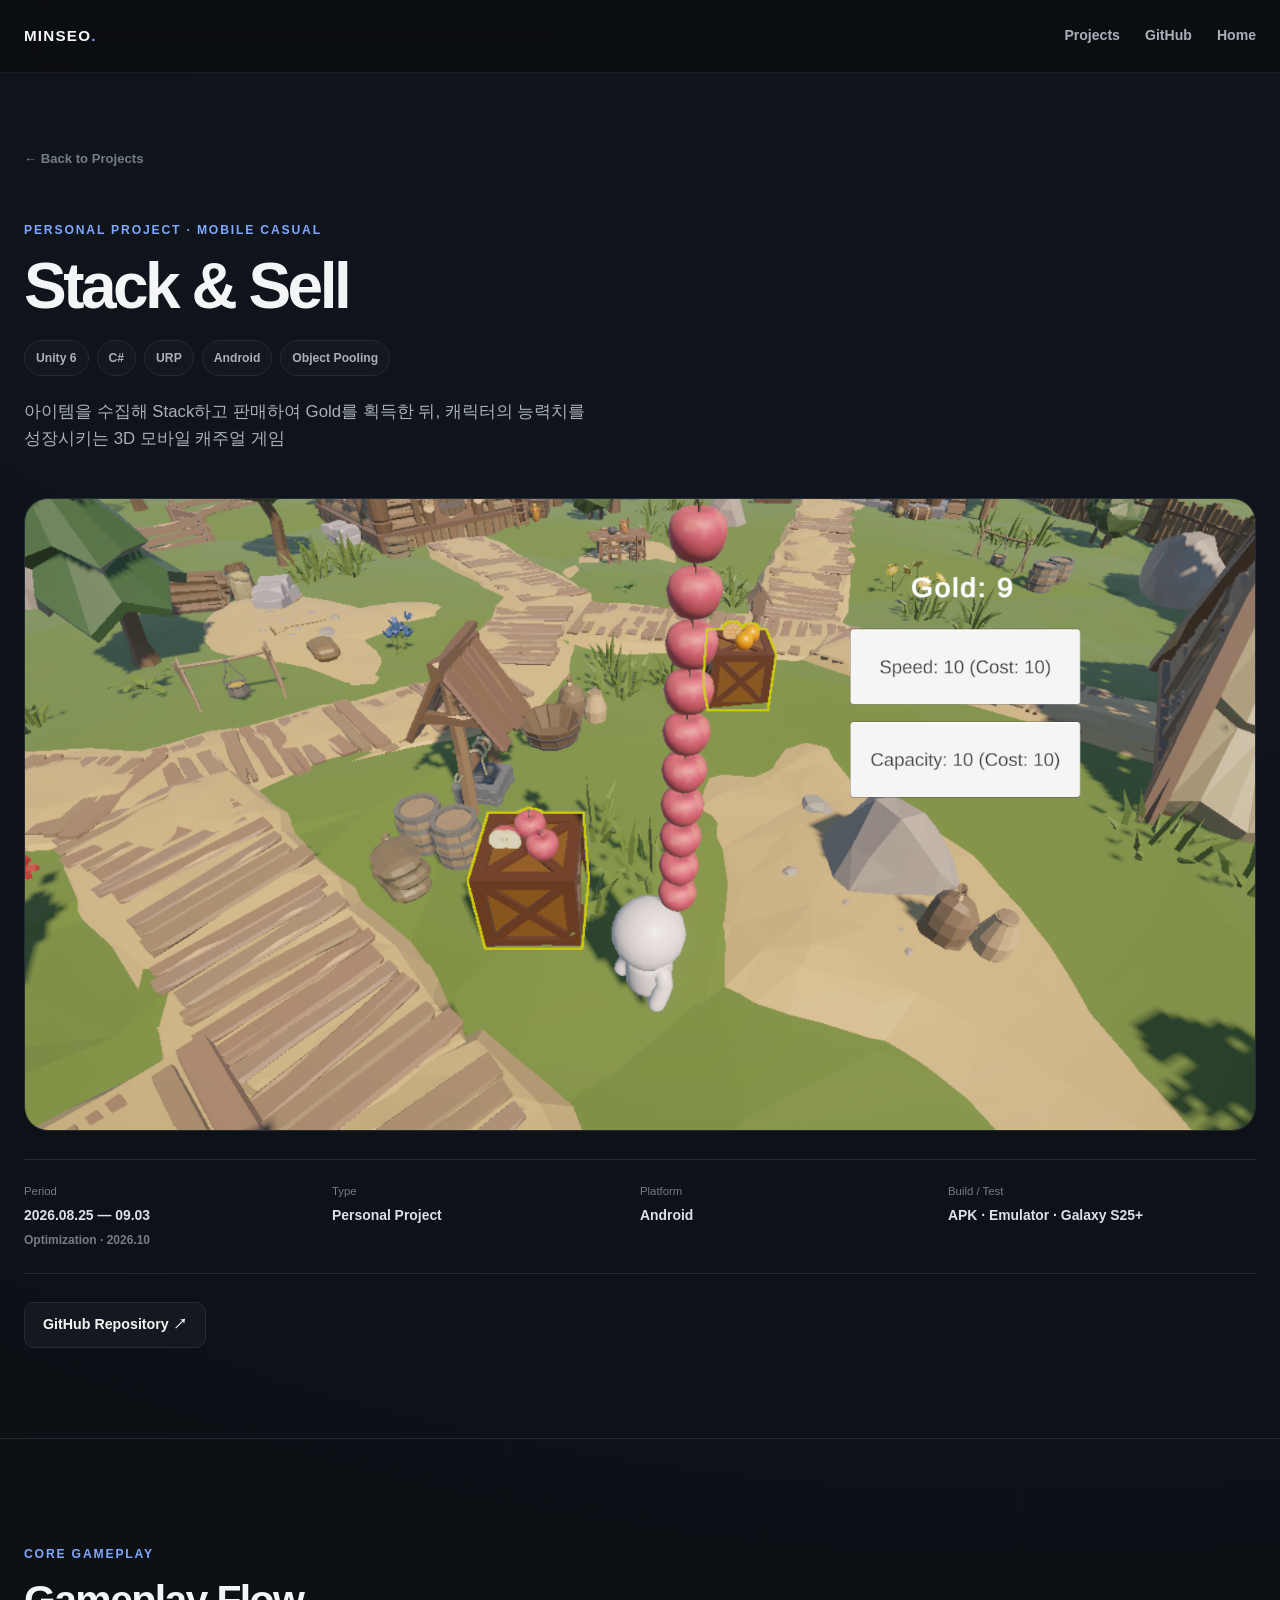
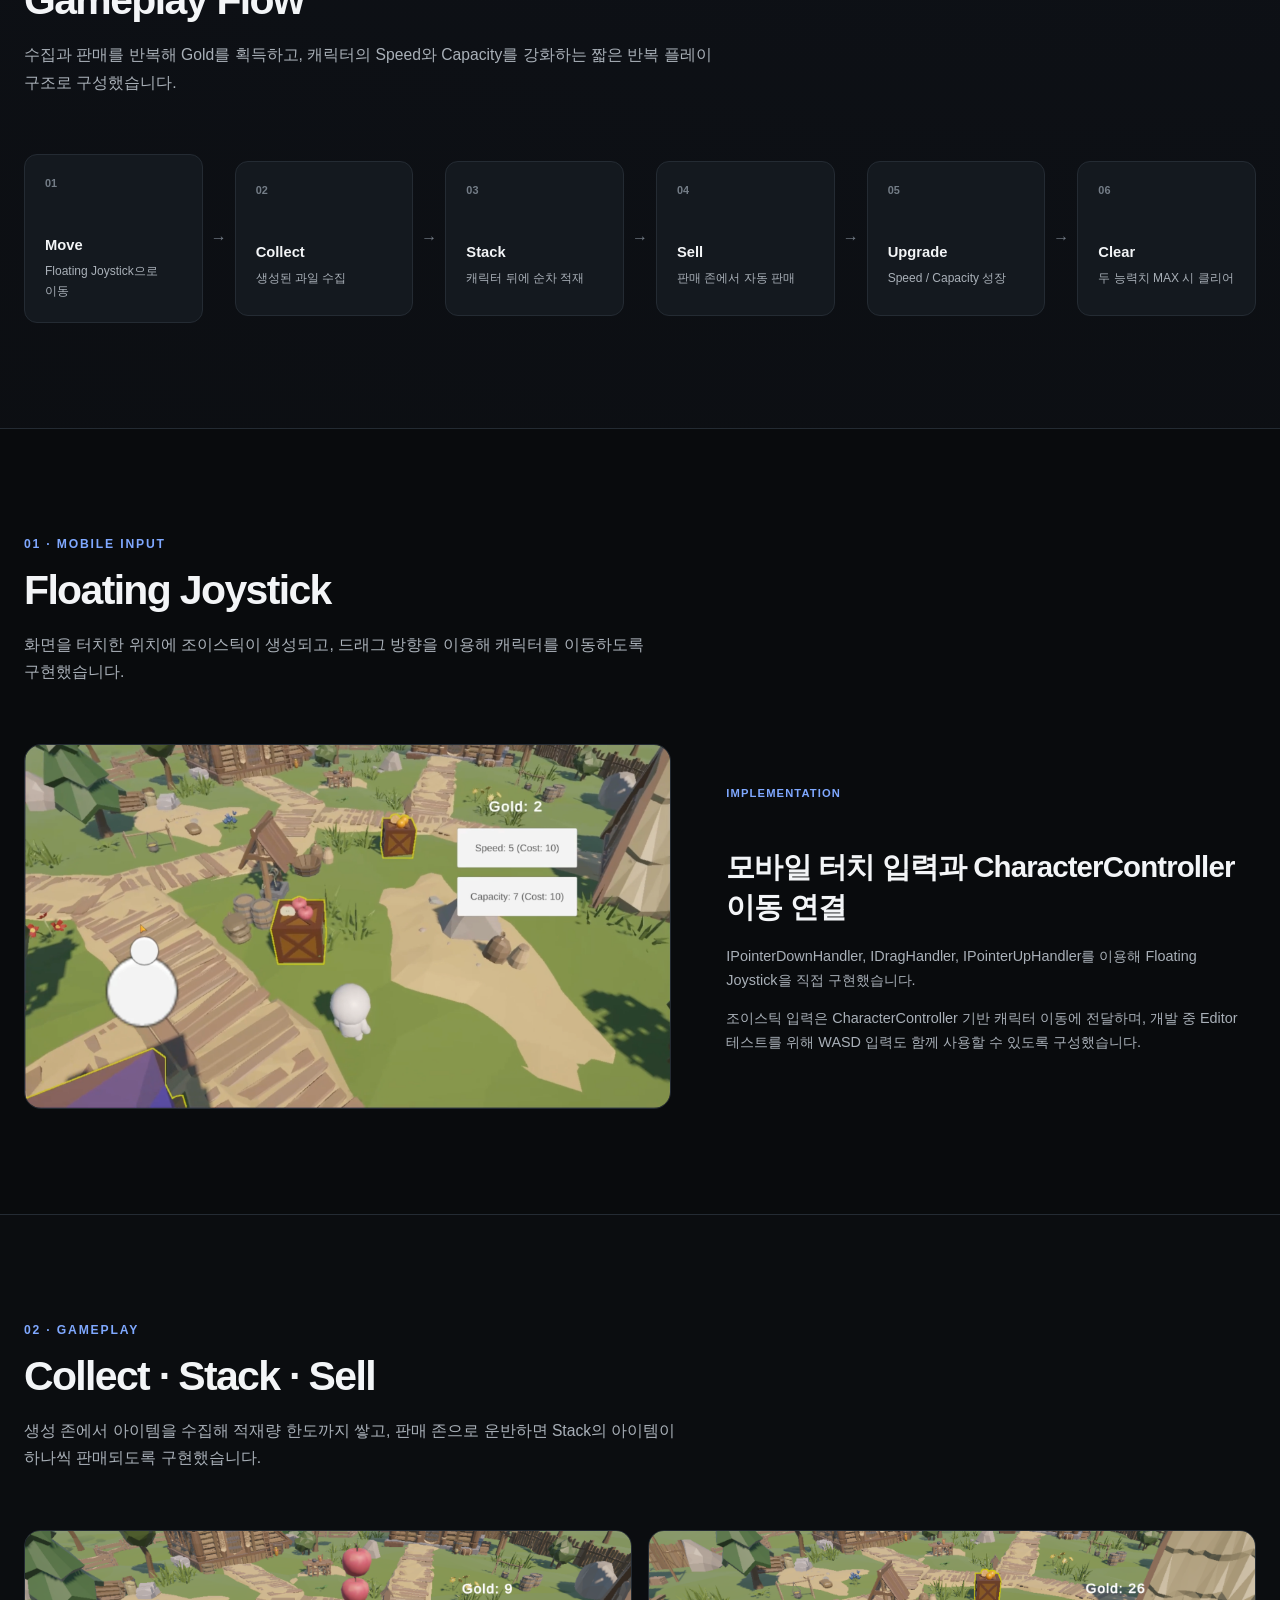
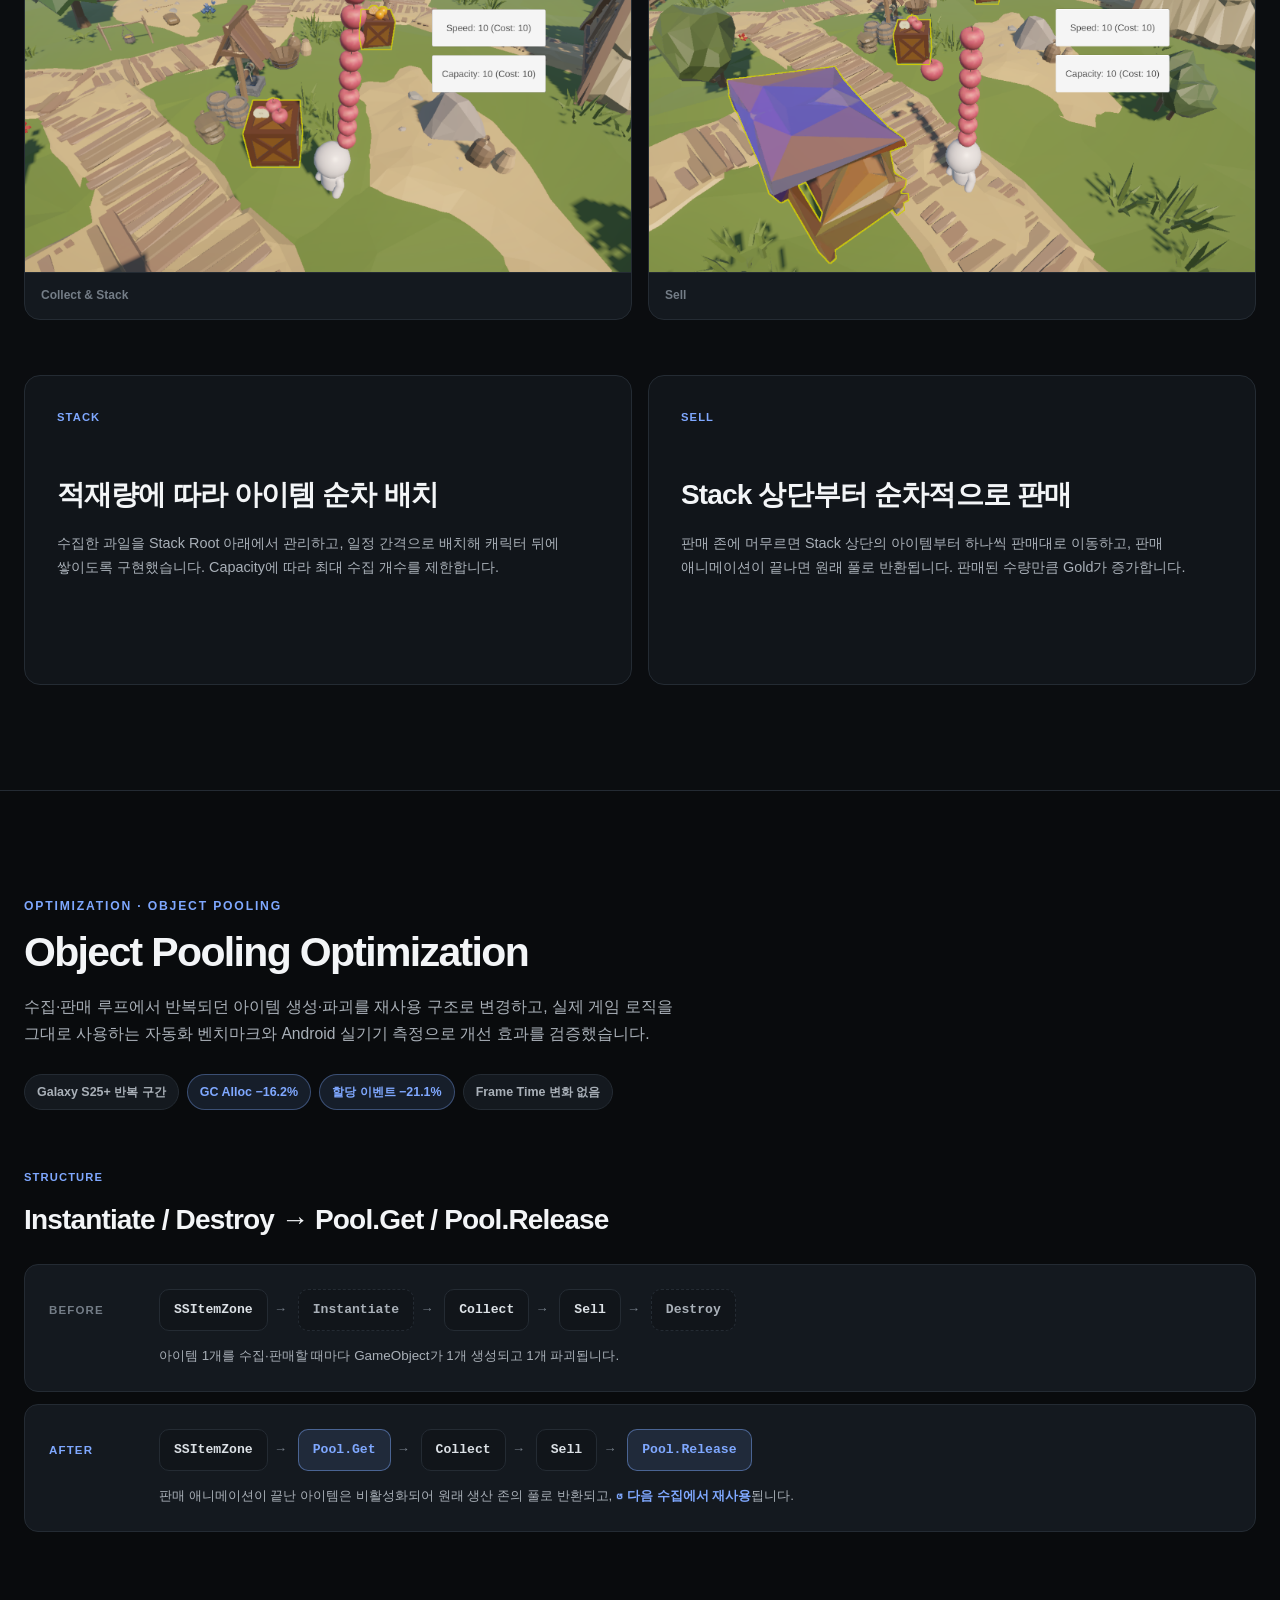
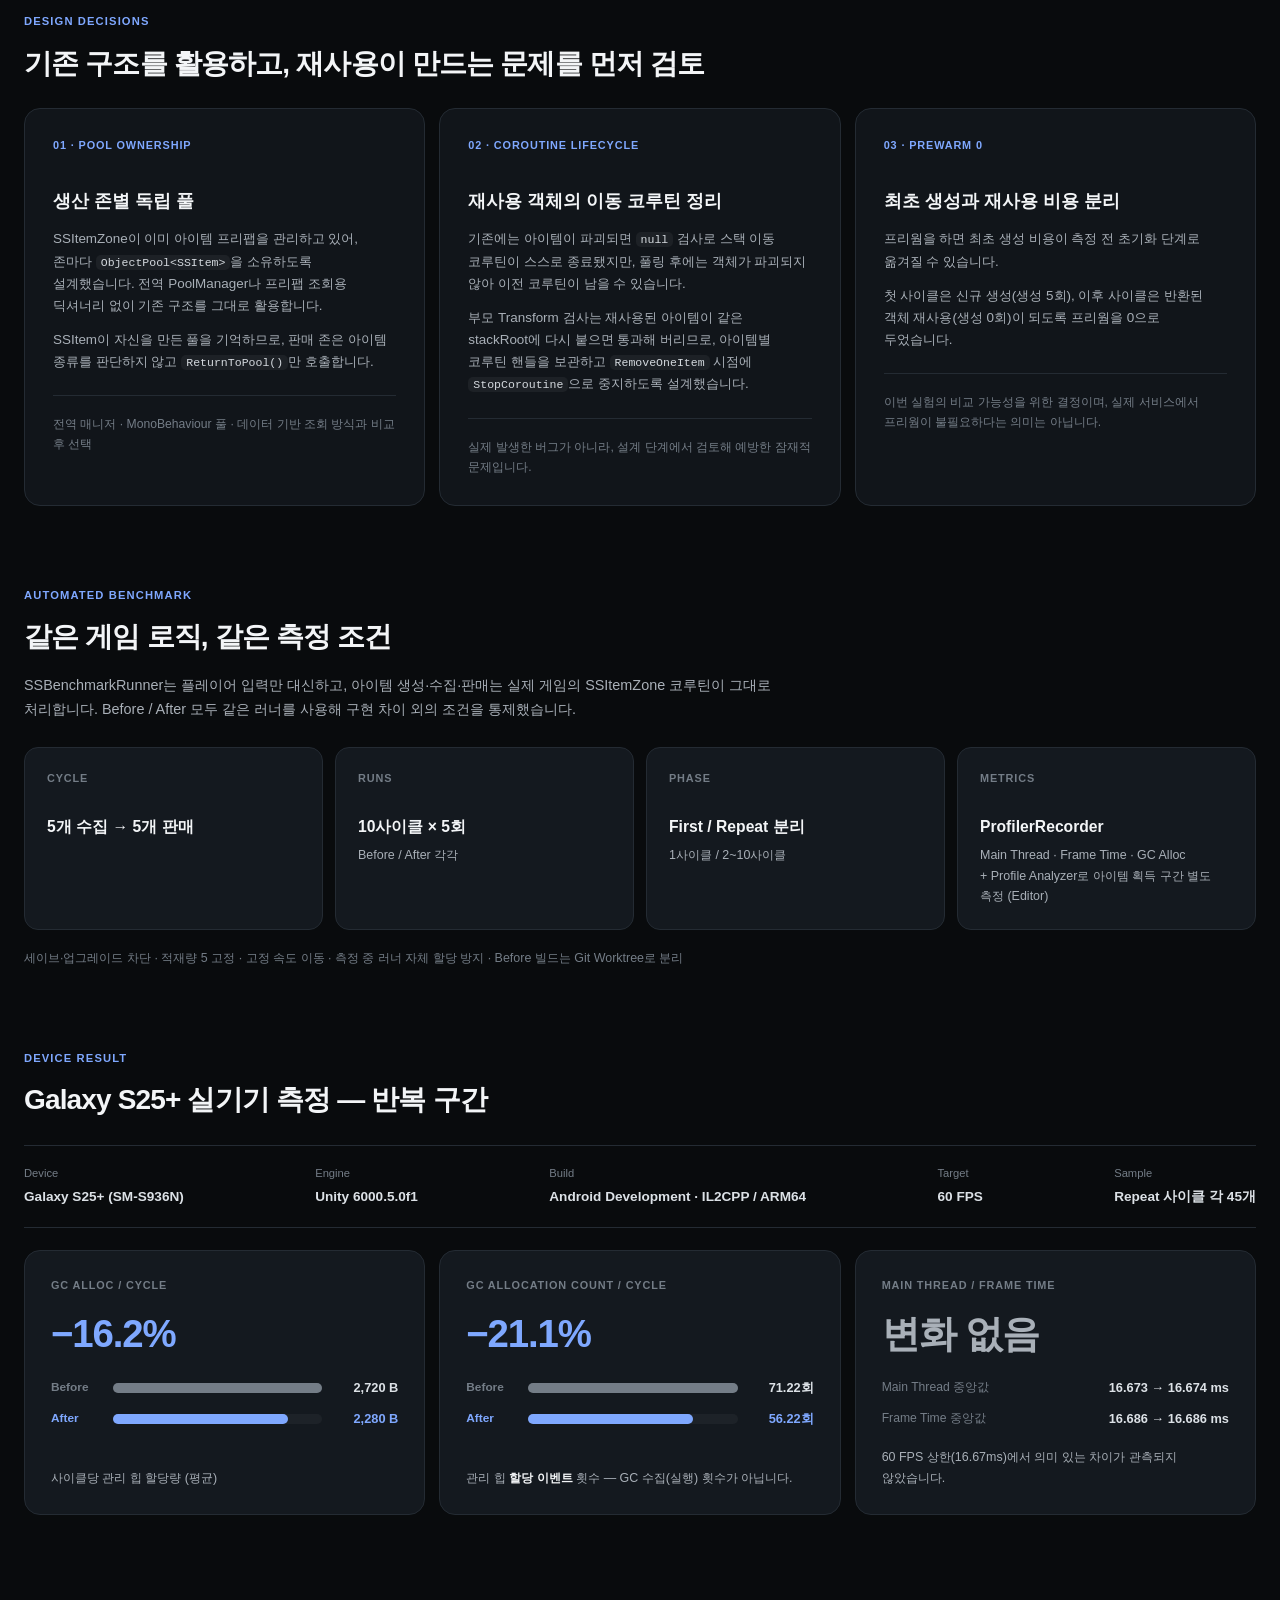
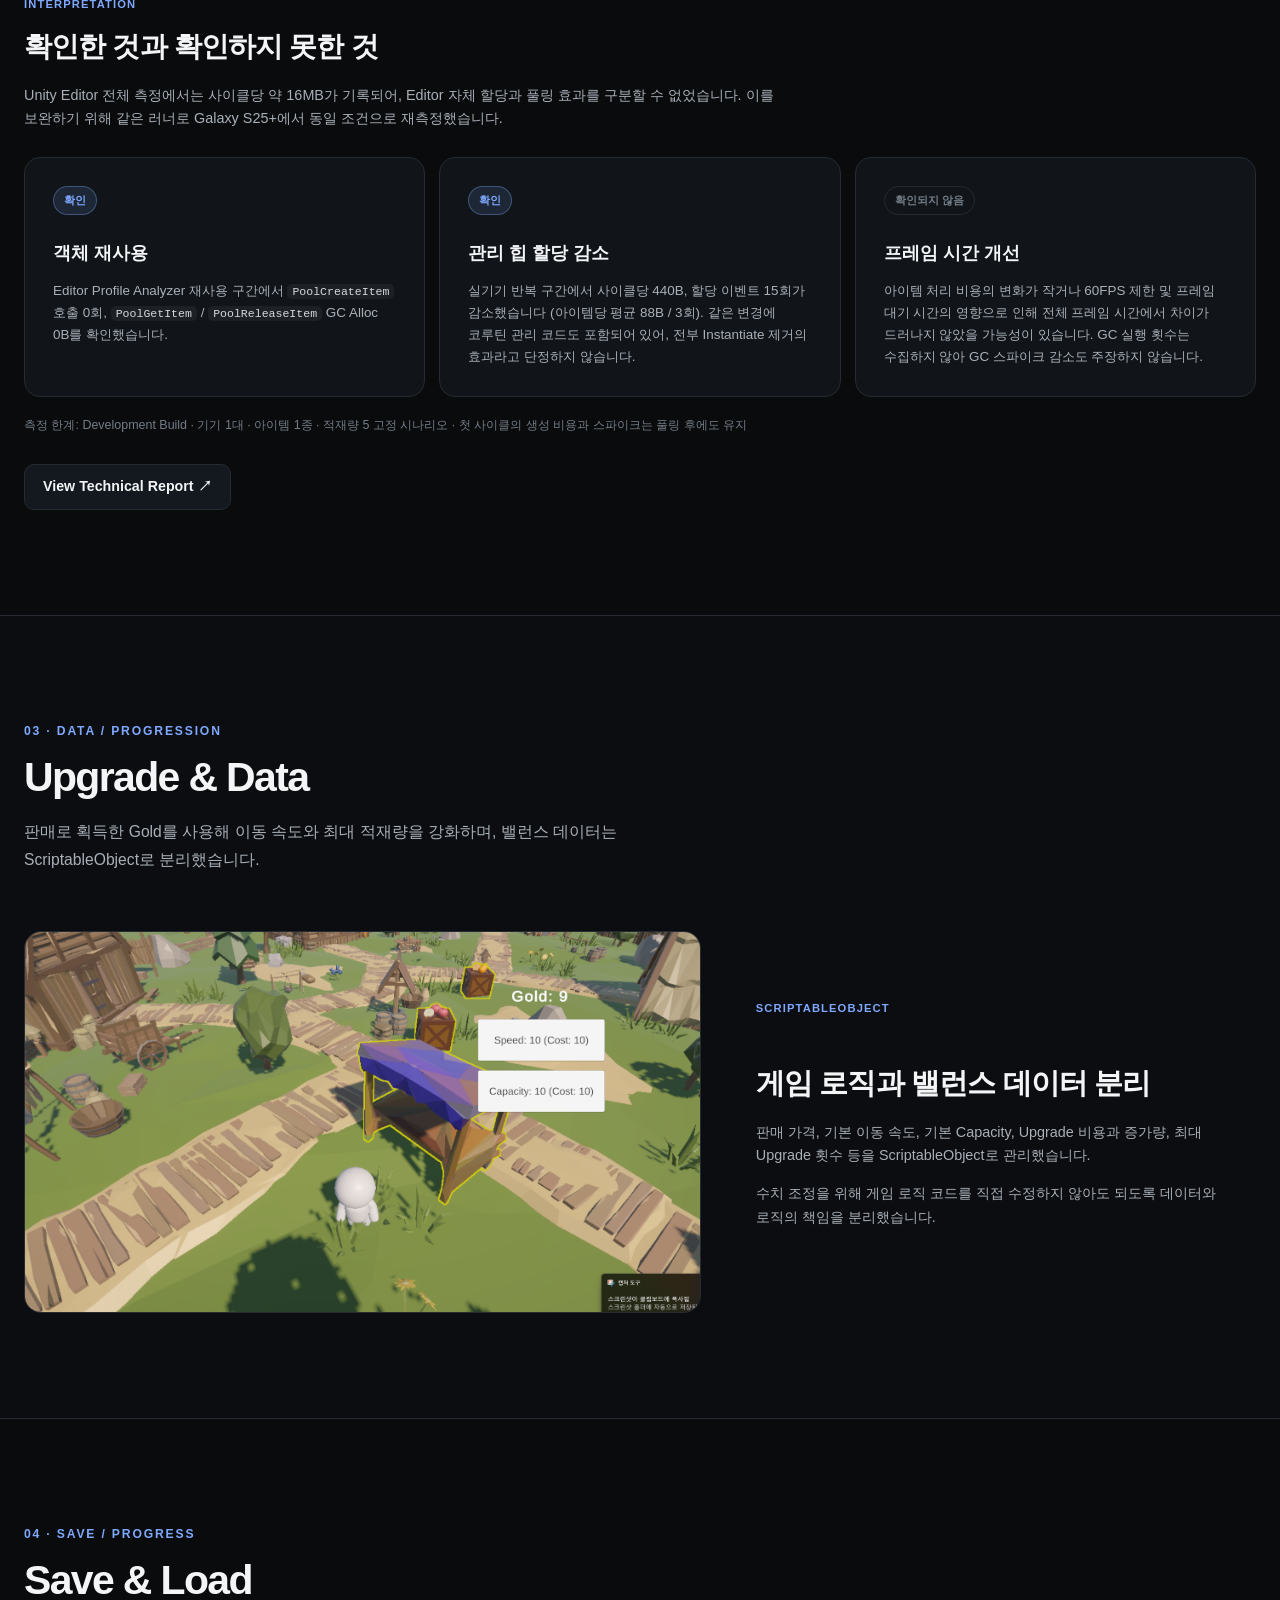
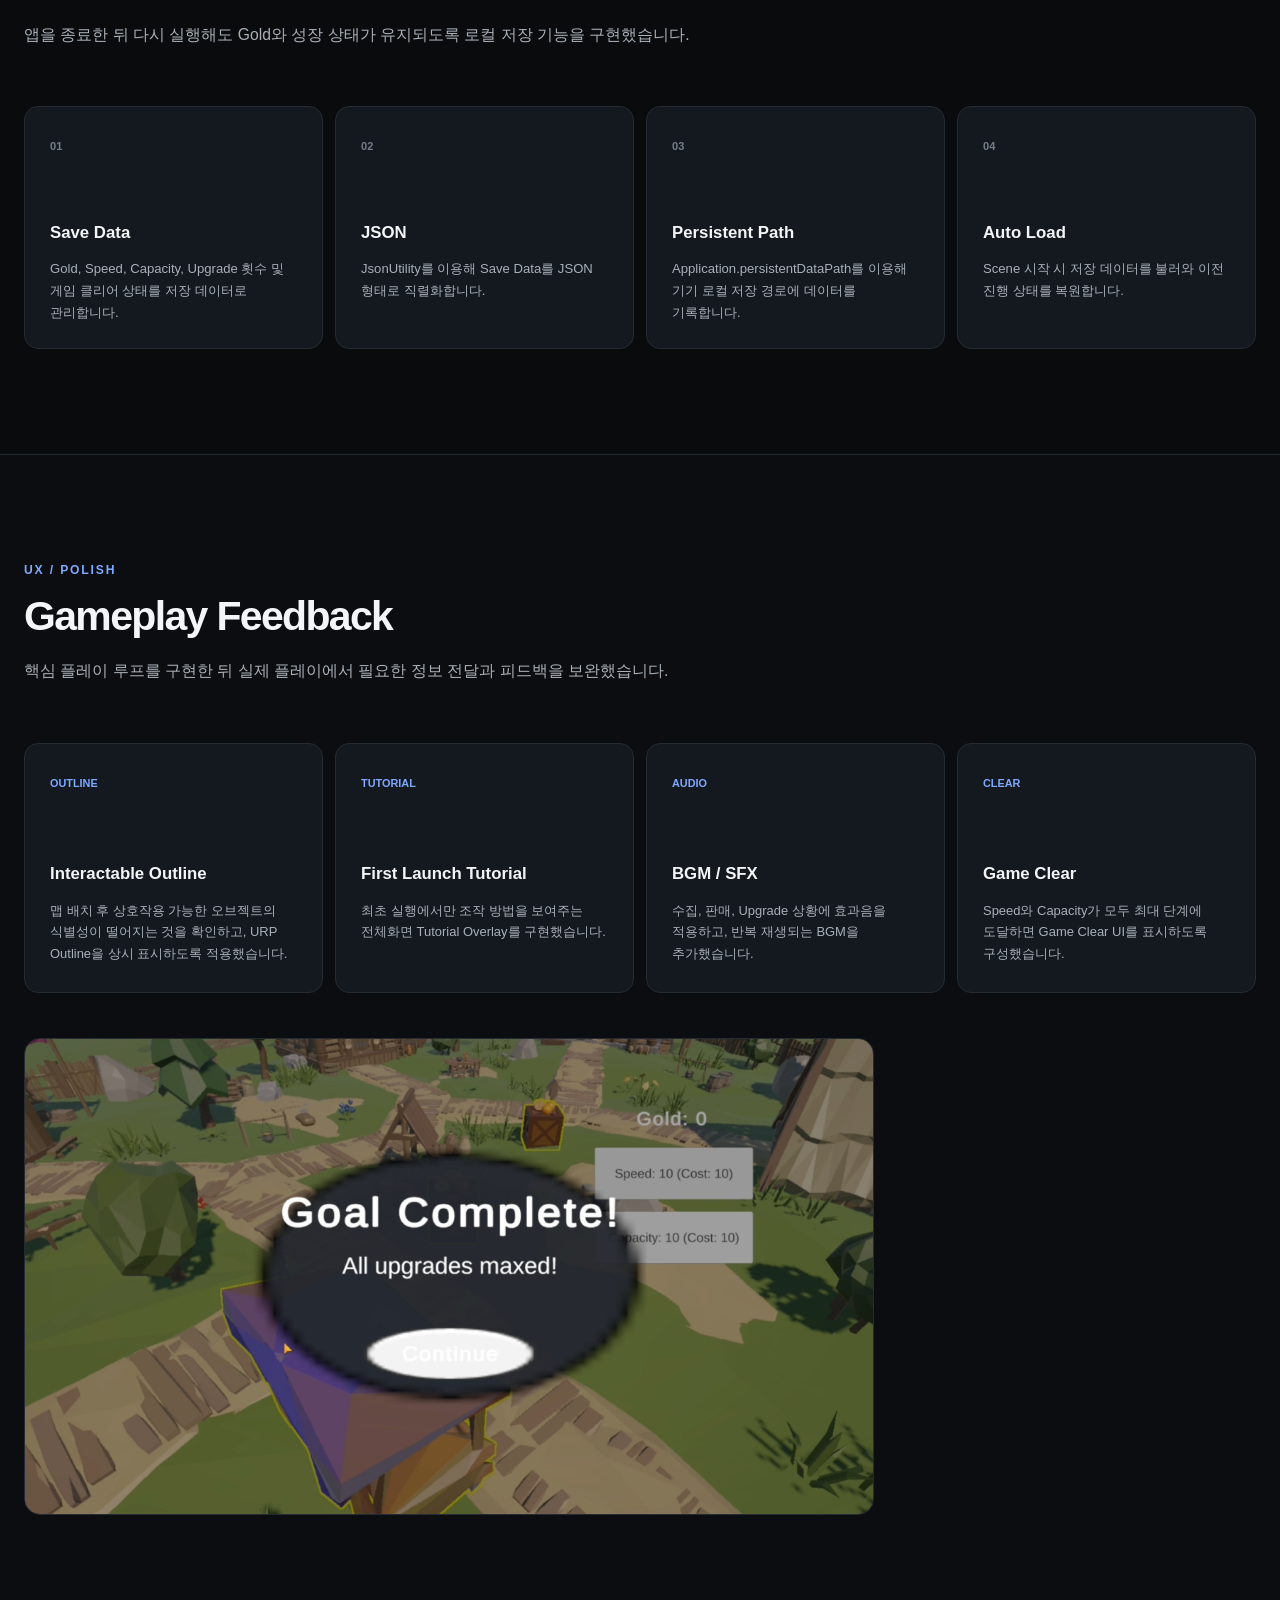
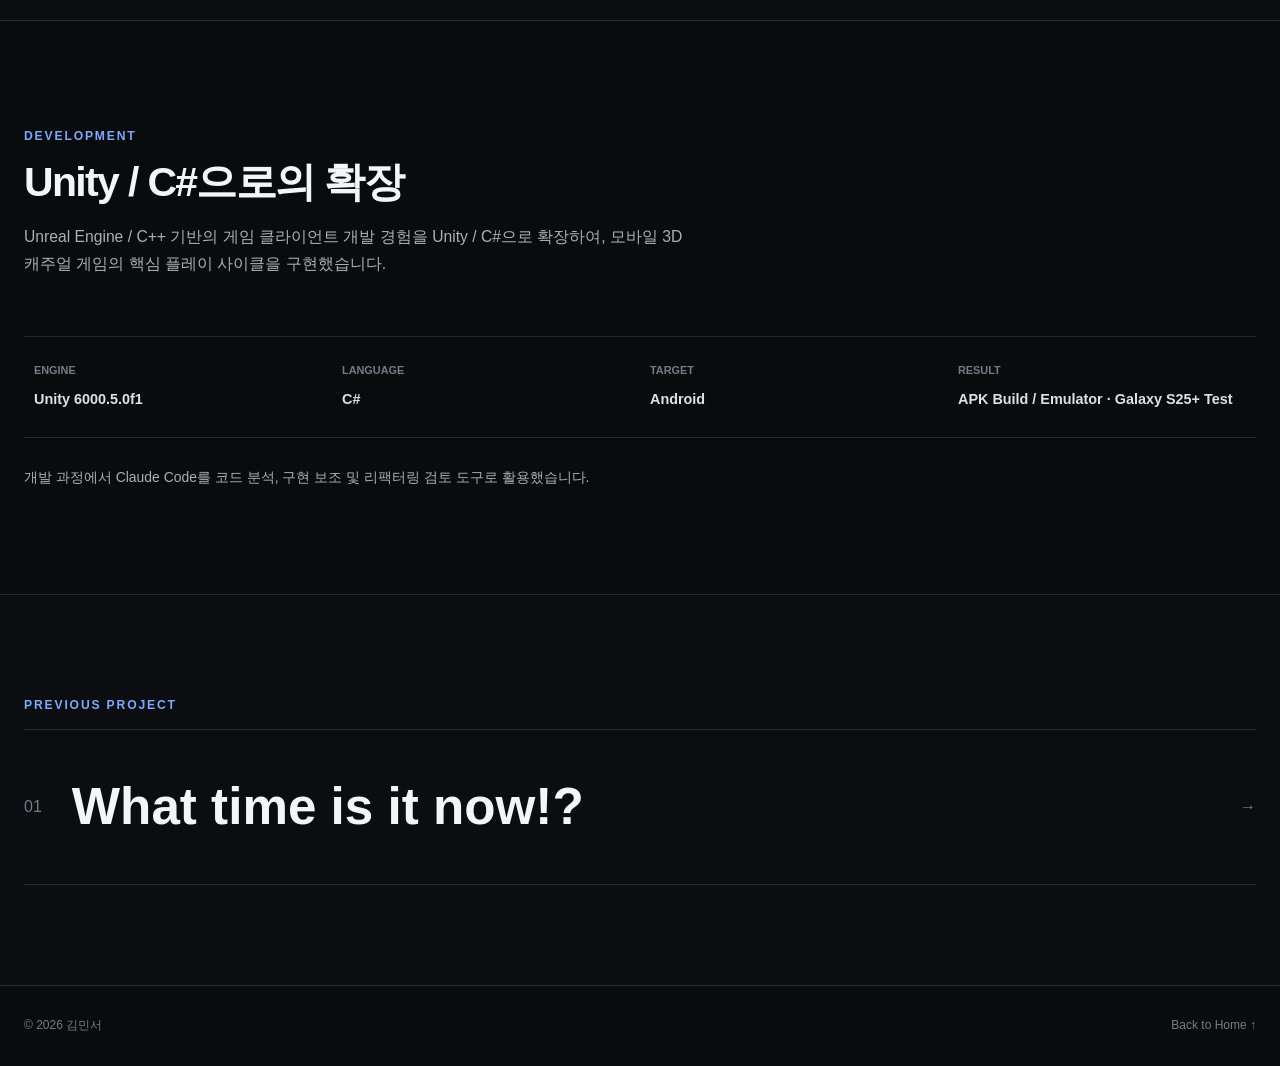
==== commit b291ab5b: "Add pooling technical report link and soften frame-time claim - Add assets/md/Pooling_Summary.md (de" ====
--- a/projects/stack-sell.html
+++ b/projects/stack-sell.html
@@ -851,8 +851,9 @@
                             </h4>
 
                             <p>
-                                아이템 처리 비용이 16.67ms 예산에 비해 작아
-                                시간 지표에 드러나지 않았습니다.
+                                아이템 처리 비용의 변화가 작거나 60FPS 제한 및
+                                프레임 대기 시간의 영향으로 인해 전체 프레임 시간에서
+                                차이가 드러나지 않았을 가능성이 있습니다.
                                 GC 실행 횟수는 수집하지 않아 GC 스파이크 감소도 주장하지 않습니다.
                             </p>
 
@@ -864,6 +865,19 @@
                         측정 한계: Development Build · 기기 1대 · 아이템 1종 · 적재량 5 고정 시나리오 ·
                         첫 사이클의 생성 비용과 스파이크는 풀링 후에도 유지
                     </p>
+
+                    <div class="ss-repository-link">
+
+                        <a
+                            href="https://github.com/mingso-bim/mingso-bim.github.io/blob/main/assets/md/Pooling_Summary.md"
+                            target="_blank"
+                            rel="noopener noreferrer"
+                            class="button button-secondary"
+                        >
+                            View Technical Report ↗
+                        </a>
+
+                    </div>
 
                 </div>
 
